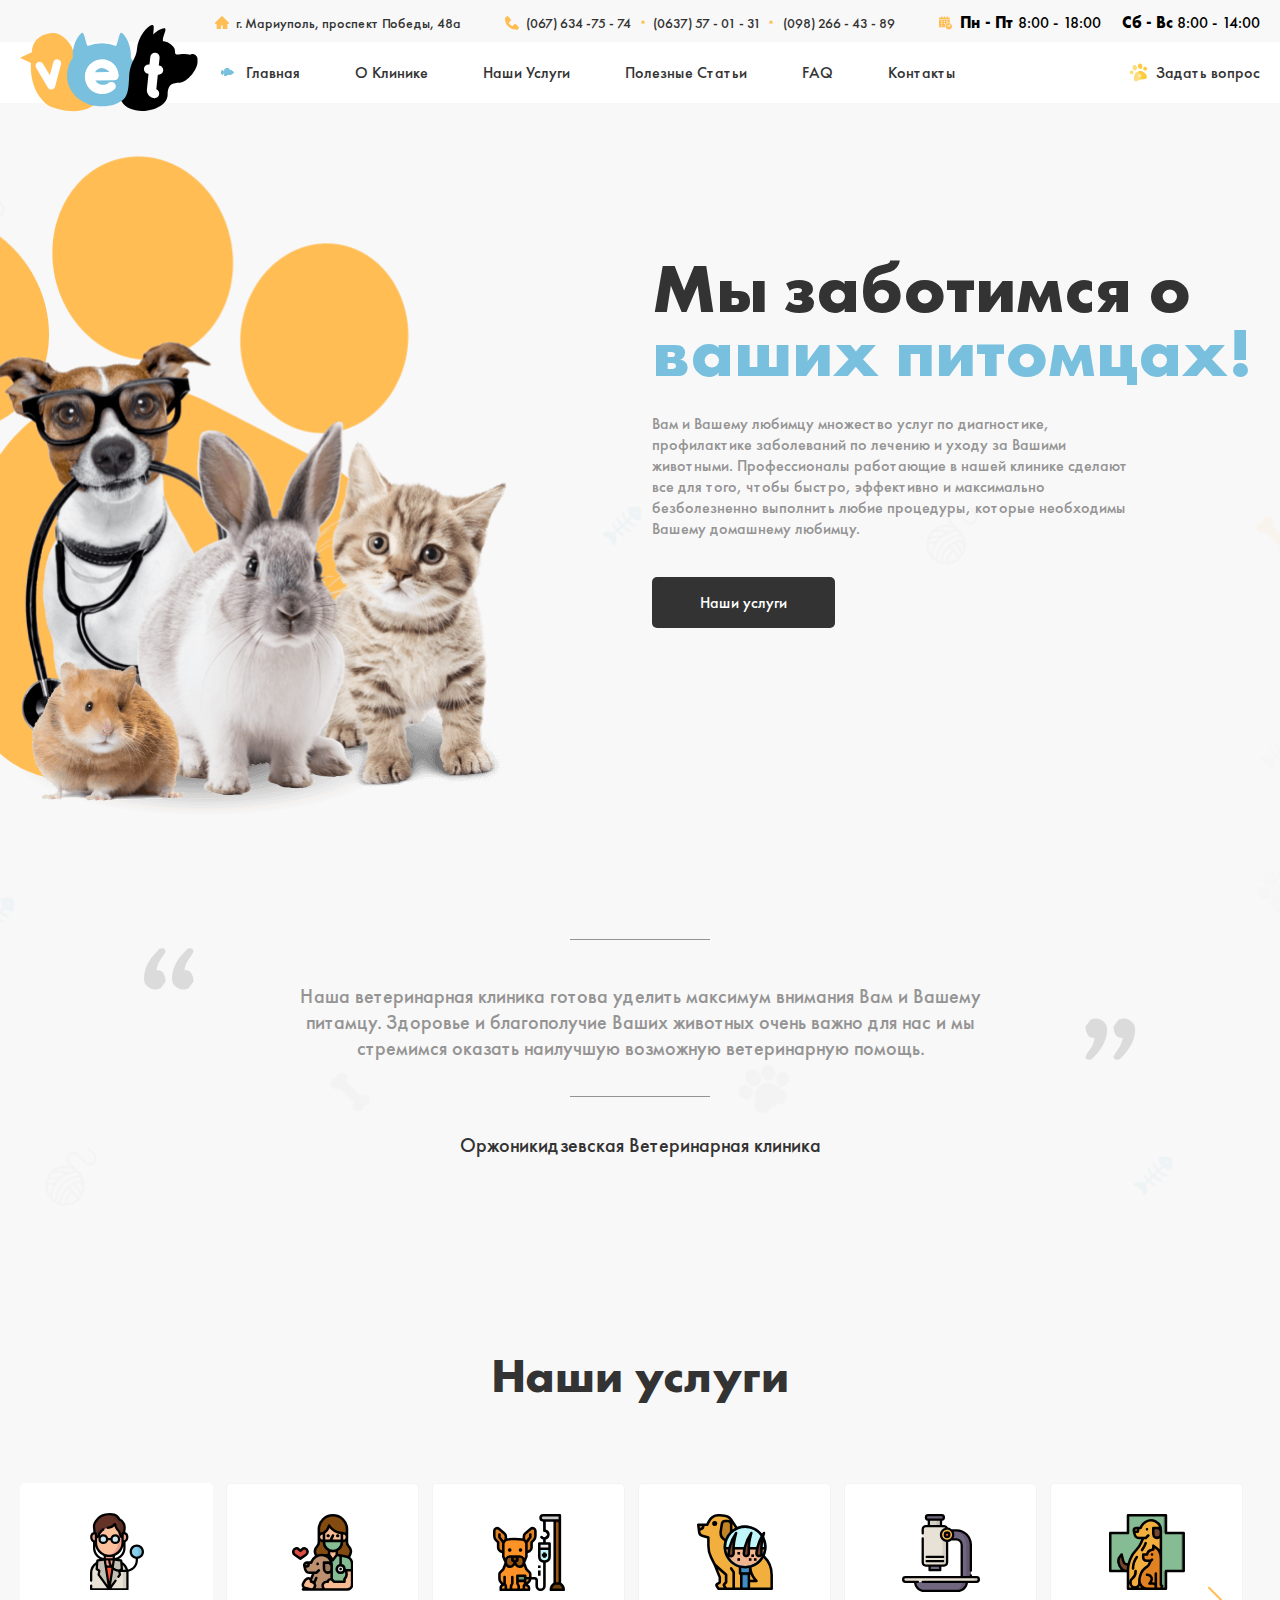
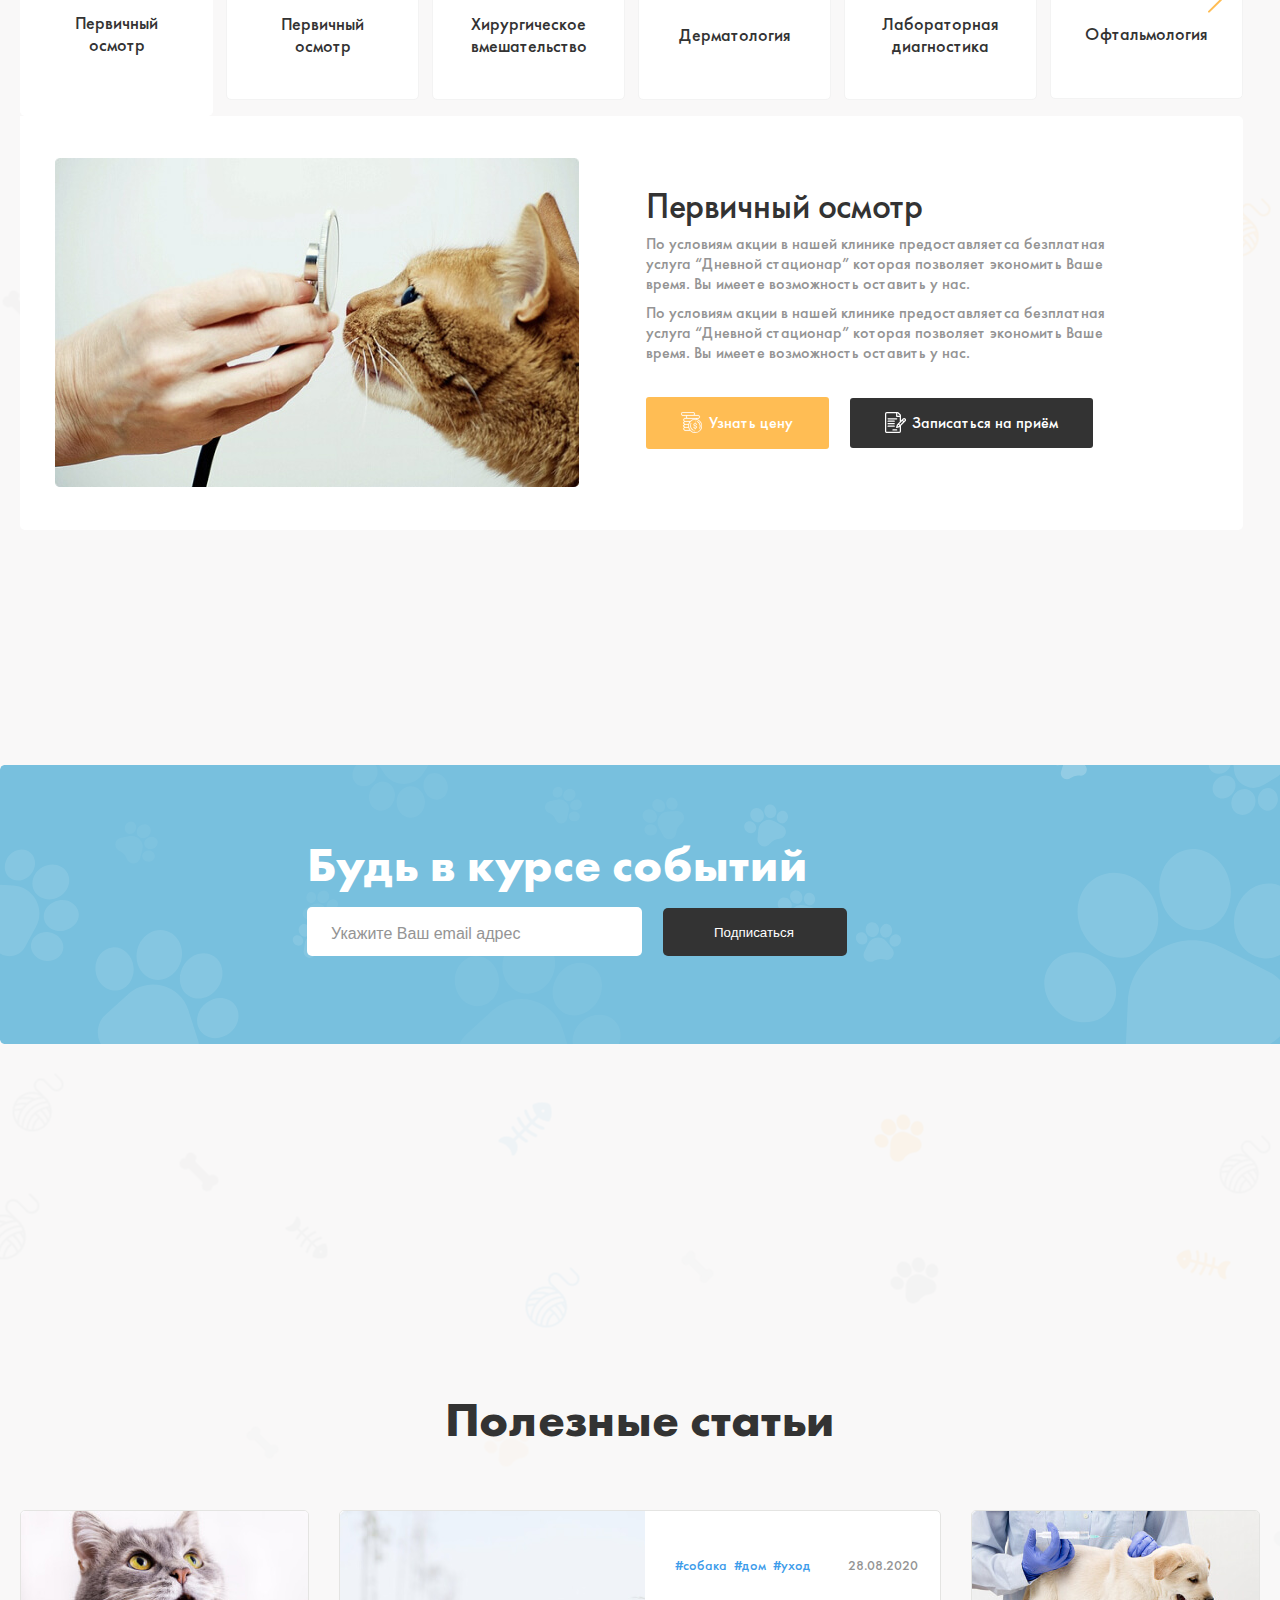
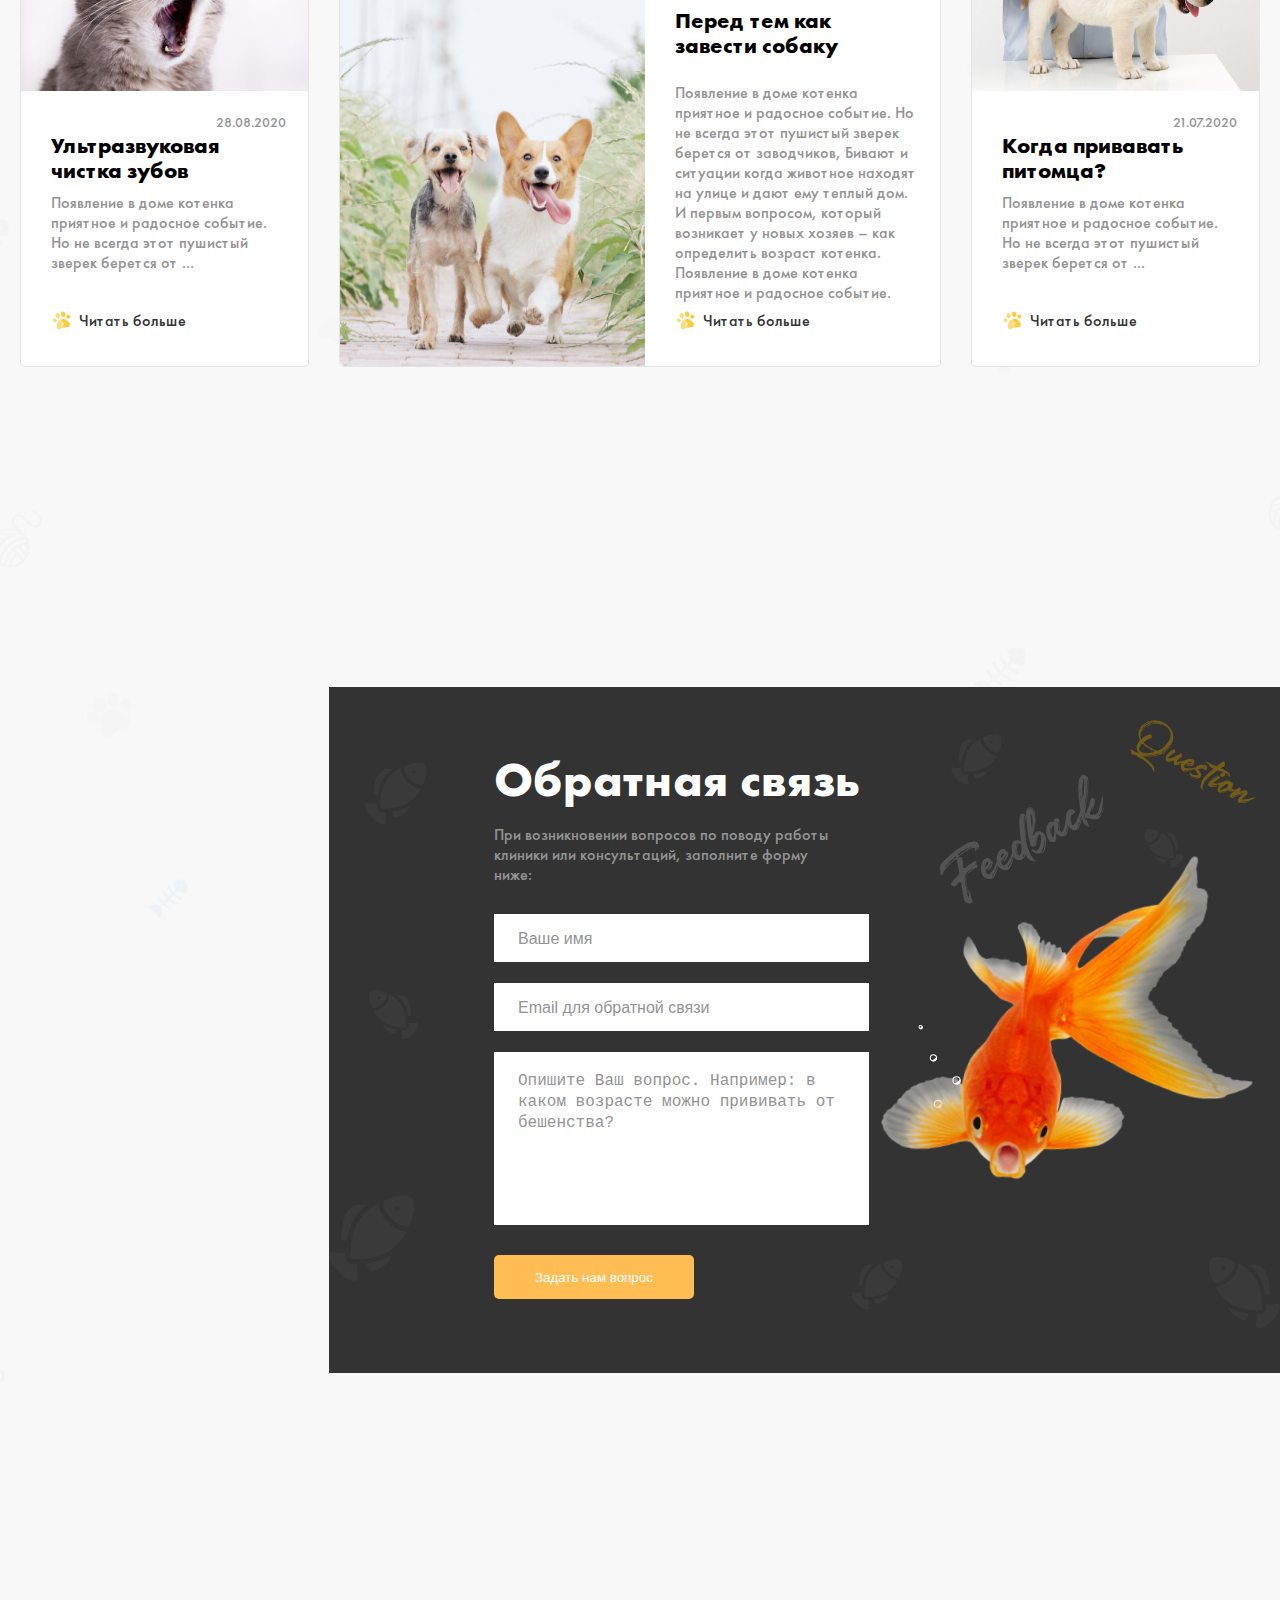
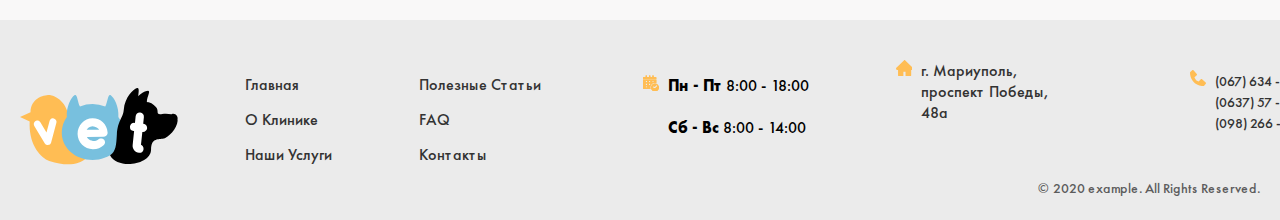
==== index.html @ 0962f45f "Initial commit" ====
<!DOCTYPE html>
<html lang="ru">
<head>
  <meta charset="UTF-8">
  <meta http-equiv="X-UA-Compatible" content="IE=edge">
  <meta name="viewport" content="width=device-width, initial-scale=1.0">
  <title>Vet Clinic</title>
  <!-- <link rel="stylesheet" href="./css/normalize.css"> -->
  <link rel="stylesheet" href="./css/main.css">
  <!-- <link rel="stylesheet" href="./css/main.min.css"> -->
</head>
<body>
  
  
    <!-- Site header start -->
    <header class="site-header">
    
      <div class="site-header__top top">
        
        <div class="container">
          
          <div class="top__nav">
            
            <ul class="top__list">
              <li class="top__item">
                
                <address class="top__address address">
                  <a class="address__link" href="https://goo.gl/maps/o2Mdc6gh4PtShYXc6" target="blank">
                    г. Мариуполь, проспект Победы, 48а
                  </a>
                </address>
              </li>
              <li class="top__item phone">
                <ul class="phone__list">
                  <li class="phone__item">
                    <a class="phone__link" href="tel:0676347574">
                      (067) 634 -75 - 74
                    </a>
                  </li>
                  
                  <li class="phone__item">
                    <a class="phone__link" href="tel:0637570131">
                      (0637) 57 - 01 - 31
                    </a>
                  </li>
                  <li class="phone__item">
                    <a class="phone__link" href="tel:0982664389">
                      (098) 266 - 43 - 89
                    </a>
                  </li>
                </ul>
              </li>
              <li class="top__item">
                <time class="top__time" datetime="2022-07-17">
                  <strong>
                    Пн - Пт 
                  </strong>
                  8:00 - 18:00
                </time>
                <time class="top__time" datetime="2022-07-17">
                  <strong>
                    Сб - Вс 
                </strong>
                  8:00 - 14:00
                </time>
              </li>
            </ul>
          </div>
        </div>
      </div>
      
      <div class="site-header__bottom down">
        
        <div class="container">
          
          <div class="down__inner">
            
            <div class="down__left">
              
              <a class="down__logo" href="./index.html">
                <img class="down__img" src="./images/logo.svg" alt="logo">
              </a>
              
            </div>
            
            <div class="down__nav menu">
                <nav>
              <ul class="menu__list">
                
                <li class="menu__item">
                  
                  <a class="menu__link" href="./index.html">
                    Главная
                  </a>
                  
                </li>
                
                <li class="menu__item">
                  
                  <a class="menu__link" href="#">
                    О Клинике
                  </a>
                  
                </li>
                
                <li class="menu__item">
                  
                  <a class="menu__link" href="#">
                    Наши Услуги
                  </a>
                  
                </li>
                
                <li class="menu__item">
                  
                  <a class="menu__link" href="#">
                    Полезные Статьи
                  </a>
                  
                </li>
                
                <li class="menu__item">
                  
                  <a class="menu__link" href="#">
                    FAQ
                  </a>
                  
                </li>
                
                <li class="menu__item">
                  
                  <a class="menu__link" href="#">
                    Контакты
                  </a>
                  
                </li>
                
              </ul>
              <div class="down">
                <a class="down__link" >
                    Задать вопрос
                  </a>
                </div>
                  
    
            </nav>
              
            </div>
            
            
          </div>
          
        </div>
        
      </div>
      
    </header>
    <!-- Site header finish -->
    
  <!-- SITE MAIN START -->
  <main class="site-main">
    
    <section class="hero">
      <div class="container">
        <div class="hero__box">
          <h1 class="hero__theme">
            Мы заботимся о <span>ваших питомцах!</span>
          </h1>
          
          <div class="hero__textbox">
            <p class="hero__text">
              Вам и Вашему любимцу множество услуг по диагностике, профилактике заболеваний по лечению и уходу за Вашими животными. Профессионалы работающие в нашей клинике сделают все для того, чтобы быстро, эффективно и максимально безболезненно выполнить любие процедуры, которые необходимы Вашему домашнему любимцу.
            </p>
          </div>
          
          <a href="#" class="hero__link">Наши услуги</a>
        </div>
      </div>
    </section>
    
    
    <section class="blockquote">
      <div class="container">
        <div class="blockquote__box">
          <blockquote class="blockquote__text">
            Наша ветеринарная клиника готова уделить максимум внимания Вам и Вашему питамцу. Здоровье и благополучие Ваших животных очень важно для нас и мы стремимся оказать наилучшую возможную ветеринарную помощь.
          </blockquote>
        </div>
        
        <h2 class="visually-hidden">Оржоникидзевская Ветеринарная клиника</h2>
        
        <h3 class="blockquote__undertheme">Оржоникидзевская Ветеринарная клиника</h3>
      </div>
    </section>
    
    <section class="services">
      <div class="container">
        <h2 class="services__theme">Наши услуги</h2>
        
        <div class="services__listbox">
            <button class="services__arrow-left" type="button"></button>
          <ul class="services__list">
            <li class="services__item"><a href="#" class="services__link">
              <h3 class="services__itemtheme">Первичный осмотр</h3>
            </a>
            </li>
            <li class="services__item"><a href="#" class="services__link">
              <h3 class="services__itemtheme">Первичный осмотр</h3>
            </a>
            </li>
            <li class="services__item"><a href="#" class="services__link">
              <h3 class="services__itemtheme">Хирургическое вмешательство</h3>
            </a>
            </li>
            <li class="services__item"><a href="#" class="services__link">
              <h3 class="services__itemtheme">Дерматология</h3>
            </a>
            </li>
            <li class="services__item"><a href="#" class="services__link">
              <h3 class="services__itemtheme">Лабораторная диагностика</h3>
            </a>
            </li>
            <li class="services__item"><a href="#" class="services__link">
              <h3 class="services__itemtheme">Офтальмология</h3>
            </a>
            </li>
            <li class="services__item"><a href="#" class="services__link">
              <h3 class="services__itemtheme">УЗИ
                диагностика</h3>
            </a>
            </li>
            <li class="services__item"><a href="#" class="services__link">
              <h3 class="services__itemtheme">Чипирование</h3>
            </a>
            </li>
            <li class="services__item"><a href="#" class="services__link">
              <h3 class="services__itemtheme">Международные паспорта</h3>
            </a>
            </li>
            <li class="services__item"><a href="#" class="services__link">
              <h3 class="services__itemtheme">Вакцинация</h3>
            </a>
            </li>
            <li class="services__item"><a href="#" class="services__link">
              <h3 class="services__itemtheme">Стоматология</h3>
            </a>
            </li>
            <li class="services__item"><a href="#" class="services__link">
              <h3 class="services__itemtheme services__itemtheme-thing">Вызов на дом</h3>
            </a>
            </li>
          </ul>
          <button class="services__arrow-right" type="button"></button>
        </div>
        

        <div class="services__info">
          <img src="./images/osmotr-img.jpg" width="524" height="329" alt="cat with doctor"  class="services__infoimg">

          <div class="services__infobox">
            <h4 class="services__infotheme">Первичный осмотр</h4>
            <p class="services__infotext">
              По условиям акции в нашей клинике предоставляетса безплатная услуга “Дневной стационар” которая позволяет экономить Ваше время. Вы имеете возможность оставить у нас.
            </p>
            <p class="services__infotext services__infotext--next">
              По условиям акции в нашей клинике предоставляетса безплатная услуга “Дневной стационар” которая позволяет экономить Ваше время. Вы имеете возможность оставить у нас.
            </p>
            <div class="services__link">
              <a href="#" class="services__linkone">Узнать цену</a>
              <a href="#" class="services__linktwo">Записаться на приём</a>
            </div>
          </div>
        </div>
        </div>
    </section>

    <section class="subscribe">
      <div class="container">

        <div class="subscribe__inputbox">
          <h2 class="subscribe__theme">Будь в курсе событий</h2>

          <form class="subscribe__form" action="https://echo.htmlacademy.ru/courses" method="post" autocomplete="off">

            <label>
              <input type="email" class="subscribe__input" name="your_email" aria-label="Enter your email" placeholder="Укажите Ваш email адрес" minlength="1" required>
            </label>

            <button class="subscribe__button">Подписаться</button>
          </form>
        </div>
         
      </div>
    </section>


<!-- Hero article start -->
<section class="article">

    <div class="container">
    
    <h2 class="article__title">
      Полезные статьи
    </h2>
    
    <ul class="article__list">
      
      <li class="article__item ">
        
        <div class="article__picture">
            <img class="article__img" src="./images/polezni-1.jpg" alt="dogs are running"
            srcset="./images/polezni-1.jpg 1x , ./images/polezni-1@2x.jpg 2x">
        </div>
        
        <div class="article__info hospital">
          
          <div class="hospital__wrap wrap">
            
            <ul class="wrap__list">
              
              <li class="wrap__item">
                
                <a class="wrap__link" href="#">
                  #собака
                </a>
                
              </li>
              <li class="wrap__item">
                
                <a class="wrap__link" href="#">
                  #дом
                </a>
                
              </li>
              <li class="wrap__item">
                
                <a class="wrap__link" href="#">
                  #уход
                </a>
                
              </li>
              
            </ul>
            
            <time class="wrap__time" datetime="2022-07-18">
              28.08.2020
            </time>
            
          </div>
          
          <div class="hospital__inner">
            
            <h3 class="hospital__title">
              Ультразвуковая чистка зубов
            </h3>
            
          </div>
          
          <p class="hospital__text">
            Появление в доме котенка приятное и радосное событие. Но не всегда этот пушистый зверек берется от ...
          </p>
          
          <div class="hospital__box box">
            
            <a class="box__link" href="#">
              Читать больше
            </a>
            
          </div>
          
        </div>
        
      </li>
      
      <li class="article__item article__item--active ">
        
        <div class="article__picture">
          <img class="article__img" src="./images/polezni-2.jpg" alt="dogs are running"
          srcset="./images/polezni-2.jpg 1x , ./images/polezni-2@2x.jpg 2x">
        </div>
        
        <div class="article__info hospital">
          
          <div class="hospital__wrap wrap">
            
            <ul class="wrap__list">
              
              <li class="wrap__item">
                
                <a class="wrap__link" href="#">
                  #собака
                </a>
                
              </li>
              <li class="wrap__item">
                
                <a class="wrap__link" href="#">
                  #дом
                </a>
                
              </li>
              <li class="wrap__item">
                
                <a class="wrap__link" href="#">
                  #уход
                </a>
                
              </li>
              
            </ul>
            
            <time class="wrap__time" datetime="2022-07-18">
              28.08.2020
            </time>
            
          </div>
          
          <div class="hospital__inner">
            
            <h3 class="hospital__title">
              Перед тем как завести собаку
            </h3>
            
          </div>
          
          <p class="hospital__text">
            Появление в доме котенка приятное и радосное событие. Но не всегда этот пушистый зверек берется от заводчиков, Бивают и ситуации когда животное находят на улице и дают ему теплый дом. И первым вопросом, который возникает у новых хозяев – как определить возраст котенка. Появление в доме котенка приятное и радосное событие.
          </p>
          
          <div class="hospital__box box">
            
            <a class="box__link" href="#">
              Читать больше
            </a>
            
          </div>
          
          
          
        </div>
        
      </li>
      
      <li class="article__item ">
        
        <div class="article__picture">
            <img class="article__img" src="./images/polezni-3.jpg" alt="dogs are running"
            srcset="./images/polezni-3.jpg 1x , ./images/polezni-3@2x.jpg 2x">
        </div>
        
        <div class="article__info hospital">
          
          <div class="hospital__wrap wrap">
            
            <ul class="wrap__list">
              
              <li class="wrap__item">
                
                <a class="wrap__link" href="#">
                  #собака
                </a>
                
              </li>
              <li class="wrap__item">
                
                <a class="wrap__link" href="#">
                  #дом
                </a>
                
              </li>
              <li class="wrap__item">
                
                <a class="wrap__link" href="#">
                  #уход
                </a>
                
              </li>
              
            </ul>
            
            <time class="wrap__time" datetime="2022-07-18">
              21.07.2020
            </time>
            
          </div>
          
          <div class="hospital__inner">
            
            <h3 class="hospital__title">
              Когда привавать питомца?
            </h3>
            
          </div>
          
          
          <p class="hospital__text">
            Появление в доме котенка приятное и радосное событие. Но не всегда этот пушистый зверек берется от ...
          </p>
          
          <div class="hospital__box box">
            
            <a class="box__link" href="#">
              Читать больше
            </a>
            
          </div>
          
        </div>
        
      </li>
      
    </ul>
    
    </div>
    
    </section>
    <!-- Hero article finsh -->
    

    <section class="contact">
      <div class="contact__box">
        <iframe class="contact__map" src="https://www.google.com/maps/embed?pb=!1m18!1m12!1m3!1d23984.584543480418!2d69.17085361562498!3d41.285514199999994!2m3!1f0!2f0!3f0!3m2!1i1024!2i768!4f13.1!3m3!1m2!1s0x38ae8ba578f4f58d%3A0xd7a2ecf23413b7a0!2sNajot%20Ta&#39;lim%20Chilonzor%20Filial!5e0!3m2!1sru!2snl!4v1658139552390!5m2!1sru!2snl" width="600" height="450" style="border:0;" allowfullscreen="" loading="lazy" referrerpolicy="no-referrer-when-downgrade"></iframe>

        <div class="contact__infobigbox">
          <div class="contact__info">
            <h2 class="contact__theme">Обратная связь</h2>
            <div class="contact__textbox">
              <p class="contact__text">При возникновении вопросов по поводу работы клиники или консультаций, заполните форму ниже:</p>
            </div>
          
          <form class="contact__form" action="https://echo.htmlacademy.ru/courses" method="POST" autocomplete="off">
  
            <label>
              <input class="contact__input" type="text"  aria-label="Enter your name" name="user_name" placeholder="Ваше имя" minlength="2" required>
            </label><br>
            <label>
              <input class="contact__input" type="email" aria-label="Enter your email" name="user_email" placeholder="Email для обратной связи" required>
            </label><br>
            <textarea class="contact__textarea" name="your text"  cols="30" rows="10" aria-label="Enter your  message"
             placeholder="Опишите Ваш вопрос. Например: в каком возрасте можно прививать от бешенства?"  minlength="3"></textarea>

            <button class="contact__button">Задать нам вопрос</button>
          </form>
        </div>
        

        <img src="./images/feedback-fish.svg" width="411" height="411" alt="">
        </div>
        
      </div>
    </section>


    </main>
    
    <!-- SITE MAIN END -->
    
    <!-- SITE FOOTER START -->
    <footer class="site-footer">
      <div class="container">
            <div class="site-footer__box">
             <a class="site-footer__logo" href="./index.html"><img src="./images/logo.svg" width="158" height="77" alt="site logo" ></a> 

              <div class="site-footer__navbox">
                <ul class="site-footer__list">
                  <li class="site-footer__item">
                    <a href="./index.html" class="site-footer__link">Главная</a>
                  </li>
                  <li class="site-footer__item">
                    <a href="#" class="site-footer__link">О Клинике
                    </a>
                  </li>
                  <li class="site-footer__item">
                    <a href="#" class="site-footer__link">Наши Услуги
                    </a>
                  </li>
                </ul>

                <ul class="site-footer__list2">
                  <li class="site-footer__item2">
                    <a href="#" class="site-footer__link">Полезные Статьи
                    </a>
                  </li>
                  <li class="site-footer__item2">
                    <a href="#" class="site-footer__link">FAQ</a>
                  </li>
                  <li class="site-footer__item2">
                    <a href="#" class="site-footer__link">Контакты
                    </a>
                  </li>
                </ul>
              </div>

              <ul class="site-footer__data">
                <li class="site-footer__dataitem">
                  <p class="site-footer__watch">
                    <b>Пн - Пт </b><time datetime="2020-08-28 08:00">8:00 - 18:00</time>
                  </p><br>
                  <p class="site-footer__watch">
                    <b>Сб - Вс</b> <time datetime="2020-07-21 08:00">8:00 - 14:00</time>
                  </p>
                </li>
                <li class="site-footer__dataitem">
                  <address class="site-footer__address">
                    г. Мариуполь, проспект Победы, 48а
                  </address>
                </li>
                <li class="site-footer__dataitem">
                  <ul class="site-footer__inlist">
                    <li class="site-footer__iniitem">
                    <a href="tel:0676347574" class="site-footer__inlink">(067) 634 -75 - 74
                    </a>
                    </li>
                    <li class="site-footer__iniitem">
                    <a href="tel:0637570131" class="site-footer__inlink">(0637) 57 - 01 - 31
                    </a>
                    </li>
                    <li class="site-footer__iniitem">
                    <a href="tel:0982664389" class="site-footer__inlink">(098) 266 - 43 - 89
                    </a>
                    </li>
                  </ul>
                </li>
              </ul>

              
            </div>
            <p class="site-footer__under">© 2020 example. All Rights Reserved.</p>
      </div>
    </footer>
    <!-- SITE FOOTER END -->
    
  
</body>
</html>
---- css/main.css ----
/*
* Prefixed by https://autoprefixer.github.io
* PostCSS: v8.4.14,
* Autoprefixer: v10.4.7
* Browsers: last 4 version
*/



/* Fonts */
@font-face {
  font-family: 'Futura PT';
  font-style: normal;
  font-weight: 300;
  src: url("../fonts/FuturaPT-Light.woff2") format("woff2"),url("../fonts/FuturaPT-Light.woff") format("woff")
}

@font-face {
  font-family: 'Futura PT';
  src: url('../fonts/FuturaPT-Bold.woff2') format('woff2'),
  url('../fonts/FuturaPT-Bold.woff') format('woff');
  font-weight: bold;
  font-style: normal;
  font-display: swap;
}
@font-face {
  font-family: 'Futura PT';
  src: url('../fonts/FuturaPT-Bold.woff2') format('woff2'),
  url('../fonts/FuturaPT-Bold.woff') format('woff');
  font-weight: bold;
  font-style: normal;
  font-display: swap;
}
@font-face {
  font-family: 'Futura PT';
  src: url('../fonts/FuturaPT-Medium.woff2') format('woff2'),
  url('../fonts/FuturaPT-Medium.woff') format('woff');
  font-weight: 500;
  font-style: normal;
  font-display: swap;
}

@font-face {
  font-family: 'Futura PT';
  src: url('../fonts/FuturaPT-Medium.woff2') format('woff2'),
  url('../fonts/FuturaPT-Medium.woff') format('woff');
  font-weight: 500;
  font-style: normal;
  font-display: swap;
}
@font-face {
  font-family: 'Futura PT Book';
  src: url('../fonts/FuturaPT-Book.woff2') format('woff2'),
  url('../fonts/FuturaPT-Book.woff') format('woff');
  font-weight: normal;
  font-style: normal;
  font-display: swap;
}
@font-face {
  font-family: 'Futura PT Book';
  src: url('../fonts/FuturaPT-Book.woff2') format('woff2'),
  url('../fonts/FuturaPT-Book.woff') format('woff');
  font-weight: normal;
  font-style: normal;
  font-display: swap;
}

/* VARIABLES */

:root{
  --main-text-color : #333333;
  --main-bg-color : #333333;
  --ellow-hover-color : #FFBD54;
  --ellow-bg-color : #FFBD54;
  --white-bg-color : #ffff;
  --main-font-size : 18px;
  --main-font-weight : 400;
  --main-text-color : #333;
  --color-ffbd54: #FFBD54;
  --text-color94: #949494;
  --text-color-white: #fff;
}

/* GENERAL */

*,
*::before,
*::after{
  -webkit-box-sizing: inherit;
          box-sizing: inherit;
}


html{
  height: 100%;
  -webkit-box-sizing: border-box;
          box-sizing: border-box;
  scroll-behavior: smooth;
}

img{
  display: block;
  height: auto;
}

body{
  display: -webkit-box;
  display: -ms-flexbox;
  display: flex;
  -webkit-box-orient: vertical;
  -webkit-box-direction: normal;
      -ms-flex-direction: column;
          flex-direction: column;
  height: 100%;
  margin: 0;
  padding: 0;
  font-family: "Futura PT",  'Arial', 'sans-serif';
  font-size: 16px;
  font-weight: 400;
  line-height: var(--main-line-height);
  background-image: url(../images/bg.png);
  background-position: calc(50% + 3px) calc(50% + 160px);
  background-repeat: repeat;
  background-color: #F9F8F8;
  overflow-x: hidden;
}

.site-main{
  -webkit-box-flex: 1;
      -ms-flex-positive: 1;
          flex-grow: 1;
}

.container{
  max-width: 1360px;
  margin: 0 auto;
  padding: 0 20px;
}

ul{
  margin: 0;
  padding: 0;
  list-style: none;
}

a{
  text-decoration: none;
}

h1 , h2 , h3 , p {
  margin: 0;
}

/* VISUALLY-HIDDEN */

.visually-hidden {
  position: absolute;
  width: 1px;
  height: 1px;
  margin: -1px;
  padding: 0;
  border: 0;
  white-space: nowrap;
  -webkit-clip-path: inset(100%);
          clip-path: inset(100%);
  clip: rect(0 0 0 0);
  overflow: hidden;
}

/* STICKY-FOOTER */

.site-main{
  -webkit-box-flex: 1;
      -ms-flex-positive: 1;
          flex-grow: 1;
}


/* SITE HEADER */

.site-header__top{
  padding: 12px 0px 9px 0px;
}

.top__list{
  display: -webkit-box;
  display: -ms-flexbox;
  display: flex;
  -webkit-box-align: center;
      -ms-flex-align: center;
          align-items: center;
-webkit-box-pack: end;
    -ms-flex-pack: end;
        justify-content: flex-end;
}

.top__item{
  margin-right: 65px;
}

.top__item:nth-child(3){
  position: relative;
}

.top__item:nth-child(3)::before{
  content: "";
  width: 14px;
  height: 14px;
  top: 4px;
  left: -21px;
  background-image: url(../images/date.svg);
  background-repeat: no-repeat;
  background-size: contain;
  position: absolute;
}



.top__item:last-child{
  margin-right: 0;
}

.top__time{
  margin-right: 17px;
}

.top__time:last-child{
  margin-right: 0;
}

.address__link{
  text-decoration: none;
  font-family: 'Futura PT';
  font-style: normal;
  font-weight: 500;
  font-size: 14px;
  line-height: 18px;
  display: -webkit-box;
  display: -ms-flexbox;
  display: flex;
  -webkit-box-align: center;
      -ms-flex-align: center;
          align-items: center;
  color: var(--main-text-color);
  position: relative;
  -webkit-transition: all 0.3s ease;
  -o-transition: all 0.3s ease;
  transition: all 0.3s ease;
}

.address__link::before{
  content: "";
  width: 14px;
  height: 14px;
  top: 2px;
  left: -21px;
  background-image: url(../images//home.svg);
  background-repeat: no-repeat;
  background-size: contain;
  position: absolute;
}

.address__link:hover{
  color:var(--ellow-hover-color);
}

.address__link:active{
  color: var(--main-text-color);
  opacity: 0.6;
}

.phone__list{
  display: -webkit-box;
  display: -ms-flexbox;
  display: flex;
  -webkit-box-align: center;
      -ms-flex-align: center;
          align-items: center;
  position: relative;
}

.phone__list::before{
  content: "";
  width: 14px;
  height: 14px;
  top: 4px;
  left: -21px;
  background-image: url(../images/telephone.svg);
  background-repeat: no-repeat;
  background-size: contain;
  position: absolute;
}

.phone__item{
  margin-right: 22px;
}

.phone__item:nth-child(2){
  position: relative;
}

.phone__item:nth-child(2)::before{
  content: "";
  width: 4px;
  height: 4px;
  top: 8px;
  left: -12px;
  background-image: url(../images/home.svg);
  background-repeat: no-repeat;
  background-size: contain;
  position: absolute;
}

.phone__item:nth-child(2)::after{
  content: "";
  width: 4px;
  height: 4px;
  top: 8px;
  right: -12px;
  background-image: url(../images/home.svg);
  background-repeat: no-repeat;
  background-size: contain;
  position: absolute;
}

.phone__item:last-child{
  margin-right: 0;
}

.phone__link{
  font-family: 'Futura PT';
  font-style: normal;
  font-weight: 500;
  font-size: 14px;
  line-height: 18px;
  color: var(--main-text-color);
  -webkit-transition: all 0.3s ease;
  -o-transition: all 0.3s ease;
  transition: all 0.3s ease;
}

.phone__link:hover{
  color:var(--ellow-hover-color);
}

.phone__link:active{
  color: var(--main-text-color);
  opacity: 0.6;
}

/* site-header__bottom */

.site-header__bottom{
  padding: 20px 0px;
  background-color:var(--white-bg-color) ;
}

.down__inner{
  display: -webkit-box;
  display: -ms-flexbox;
  display: flex;
  -webkit-box-align: center;
      -ms-flex-align: center;
          align-items: center;
  -webkit-box-pack: end;
      -ms-flex-pack: end;
          justify-content: flex-end;
  position: relative;
}

.down__img{
  position: absolute;
  top: -37px;
  left: 0px;
  -webkit-transition: all 0.2s ease;
  -o-transition: all 0.2s ease;
  transition: all 0.2s ease;
}

.down__img:hover{
  opacity: 0.8;
}

.down__img:active{
  opacity: 0.6;
}



.menu__list{
  width: 715px;
  display: -webkit-box;
  display: -ms-flexbox;
  display: flex;
  -webkit-box-align: center;
      -ms-flex-align: center;
          align-items: center;
  position: relative;
  -ms-flex-wrap: wrap;
      flex-wrap: wrap;
  
}

.menu__item{
  margin-right: 55px;
}

.menu__item::before{
  content: "";
  width: 15px;
  height: 15px;
  top: 3px;
  left: -26px;
  background-image: url(../images/fish.svg);
  background-repeat: no-repeat;
  background-size: contain;
  position: absolute;
}

.menu__item:last-child{
  margin-right: 0;
}
nav{
  display: -webkit-box;
  display: -ms-flexbox;
  display: flex;
  -webkit-box-align: center;
      -ms-flex-align: center;
          align-items: center;
  -webkit-box-pack: justify;
      -ms-flex-pack: justify;
          justify-content: space-between;
  
}

.menu__link{
  font-family: 'Futura PT';
  font-style: normal;
  font-weight: 500;
  font-size: 16px;
  line-height: 21px;
  border-bottom: 3px solid transparent;
  color: var(--main-text-color);
  -webkit-transition: all 0.3s ease;
  -o-transition: all 0.3s ease;
  transition: all 0.3s ease;
  padding-bottom: 20px;
  
}

.menu__link:hover{
  border-color: #F4FFAD;
}

.menu__link:active{
  opacity: 0.6;
}

.down__link{
  font-family: 'Futura PT';
  font-style: normal;
  font-weight: 500;
  font-size: 16px;
  line-height: 21px;
  text-align: right;
  color:var(--main-text-color);
  position: relative;
  border: none;
  background-color: transparent;
  padding: 0px;
  border-bottom: 3px solid transparent;
  -webkit-transition: all 0.3s ease;
  -o-transition: all 0.3s ease;
  transition: all 0.3s ease;
  margin-left: 195px;
  padding-bottom: 20px;
  
}


.down__link:hover{
  border-color: #F4FFAD;
}

.down__link:active{
  opacity: 0.6;
}

.down__link::before{
  content: "";
  width: 23px;
  height: 21px;
  top: 0px;
  left: -28px;
  background-image: url(../images/hand.svg);
  background-repeat: no-repeat;
  background-size: contain;
  position: absolute;
  
}


/* SITE HERO */



.hero{
  padding: 153px 0 311px 0;
  background-image: url(../images/hero-bg.png);
  background-repeat: no-repeat;
  background-size: contain;
  background-position: calc(50% - 537px) calc(50% - 80px);
  overflow: hidden;
}
.hero__box{
  width: 608px;
  margin-left: auto;
  position: relative;
}





.hero__box::after{
  content: "";
  width: 319px;
  height: 430px;
  top: 265px;
  right: -161px;
  background-image: url(../images/parrot.svg);
  background-repeat: no-repeat;
  background-size: contain;
  position: absolute;
}
.hero__theme{
  margin: 0;
  margin-bottom: 29px;
  font-weight: 700;
  font-size: 70px;
  line-height: 64px;
  color: var(--main-text-color);
}
.hero__theme > span{
  color: #78c0de;
}
.hero__textbox{
  width: 480px;
}
.hero__text{
  margin: 0;
  margin-bottom: 38px;
  font-weight: 400;
  font-size: 16px;
  line-height: 21px;
  color: var(--text-color94);
}
.hero__link{
  display: inline-block;
  padding: 15px 48px;
  font-weight: 500;
  font-size: 16px;
  line-height: 21px;
  color: var(--text-color-white);
  text-decoration: none;
  background-color: var(--main-text-color);
  border-radius: 5px;
}
.hero__link:hover{
  color: #333;
  background-color: var(--color-ffbd54);
}
.hero__link:active{
  opacity: 0.8;
}
.blockquote{
  padding-bottom: 191px;
}
.blockquote__box{
  width: 753px;
  margin-right: auto;
  margin-left: auto;
}
.blockquote__box::before{
  content: "";
  margin-bottom: 43px;
  width: 140px;
  background-color: var(--text-color94);
  display: block;
  height: 1px;
  margin-right: auto;
  margin-left: auto;
}
.blockquote__box::after{
  content: "";
  margin-top: 35px;
  margin-bottom: 35px;
  width: 140px;
  background-color: var(--text-color94);
  display: block;
  height: 1px;
  margin-right: auto;
  margin-left: auto;
}
.blockquote__text{
  position: relative;
  margin: 0;
  font-weight: 400;
  font-size: 20px;
  line-height: 26px;
  text-align: center;
  color: var(--text-color94);
}
.blockquote__text::before{
  position: absolute;
  top: -35px;
  left: -120px;
  content: "";
  display: inline-block;
  background-image: url(../images/left.svg);
  width: 142px;
  height: 128px;
  background-repeat: no-repeat;
}
.blockquote__text::after{
  position: absolute;
  top: 35px;
  right: -210px;
  content: "";
  display: inline-block;
  background-image: url(../images/right.svg);
  width: 142px;
  height: 128px;
  background-repeat: no-repeat;
}
.blockquote__undertheme{
  margin: 0;
  font-weight: 500;
  font-size: 20px;
  line-height: 26px;
  text-align: center;
  color: #333333;
}


.services{
  padding-bottom: 235px;
}
.services__theme{
  margin: 0;
  margin-bottom: 80px;
  font-weight: 700;
  font-size: 48px;
  line-height: 54px;
  text-align: center;
  color: #333333;
}

.services__list{
  width: 1223px;
  position: relative;
  display: -webkit-box;
  display: -ms-flexbox;
  display: flex;
  -webkit-box-align: start;
  -ms-flex-align: start;
  align-items: flex-start;
  margin: 0;
  padding: 0;
  overflow-x: hidden;
  list-style: none;
}
.services__listbox{
  position: relative;
}
.services__item:last-child{
  height: 217px;
}
.services__listbox .services__listbox::after:hover{
  padding: 12px 18px;
  background-color: var(--text-color-white);
}
.services__arrow-left{
  z-index: 5;
  position: absolute;
  top: calc(50% - 15px);
  left: calc(50% - 690px);
  background-repeat: no-repeat;
  border: none;
  width: 14px;
  height: 25px;
  padding: 15px;
  background-color: transparent;
  background-position: center;
  background-image: url(../images/arrow-left.svg);
  -webkit-transition: 0.3s linear;
  -o-transition: 0.3s linear;
  transition: 0.3s linear;
}
.services__arrow-left:hover{
  background-color: #fff;
}
.services__arrow-left:active{
 opacity: 0.6;
}


.services__arrow-right{
  background-position: center;
  position: absolute;
  background-image: url(../images/arrow-right.svg);
  top: calc(50% - 15px);
  right: calc(50% - 590px);
  background-repeat: no-repeat;
  border: none;
  width: 14px;
  height: 25px;
  padding: 15px;
  background-color: transparent;
  -webkit-transition: 0.3s linear;
  -o-transition: 0.3s linear;
  transition: 0.3s linear;
}
.services__arrow-right:hover{
  background-color: #fff;
}
.services__arrow-right:active{
  opacity: 0.6;
 }
.services__item{
  width: 193px;
  -ms-flex-negative: 0;
  flex-shrink: 0;
  padding-top: 30px;
  padding-right: 35px;
  padding-bottom: 42px;
  padding-left: 35px;
  display: -webkit-box;
  display: -ms-flexbox;
  display: flex;
  -webkit-box-orient: vertical;
  -webkit-box-direction: normal;
  -ms-flex-direction: column;
  flex-direction: column;
  -webkit-box-align: center;
  -ms-flex-align: center;
  align-items: center;
  -webkit-box-pack: center;
  -ms-flex-pack: center;
  justify-content: center;
  margin-right: auto;
  margin-left: auto;
  border: 1px solid #F3F3F3;
  border-radius: 5px;
  background-color: var(--text-color-white);
  margin-right: 13px;
}
.services__item:first-child{
  -webkit-box-shadow: 0px 0px 0px 0px transparent;
  box-shadow: 0px 0px 0px 0px transparent;
  border: none;
  padding-bottom: 60px;
}
.services__item::before{
  content: "";
  display:block;
  margin-bottom: 22px;
  background-image: url(../images/doctor.svg);
  width: 54px;
  height: 77px;
  margin-right: auto;
  margin-left: auto;
  background-repeat: no-repeat;
}
.services__item:nth-child(2)::before{
  background-image: url(../images/osmotr-2.svg);
  width: 61px;
  height: 77px;
}
.services__item:nth-child(3)::before{
  background-image: url(../images/osmotr-3.svg);
  width: 72px;
  height: 77px;
}
.services__item:nth-child(4){
  padding-bottom: 53px;
}
.services__item:nth-child(4)::before{
  margin-bottom: 34px;
  background-image: url(../images/osmotr-4.svg);
  width: 76px;
  height: 76px;
}
.services__item:nth-child(5)::before{
  margin-bottom: 21px;
  background-image: url(../images/osmotr-5.svg);
  width: 78px;
  height: 78px;
}
.services__item:nth-child(6){
  padding-bottom: 53px;
}
.services__item:nth-child(6)::before{
  margin-bottom: 33px;
  background-image: url(../images/osmotr-6.svg);
  width: 76px;
  height: 76px;
}

.services__item:nth-child(7)::before{
  margin-bottom: 21px;
  background-image: url(../images/osmotr-7.svg);
  width: 77px;
  height: 77px;
}
.services__item:nth-child(8){
  padding-bottom: 50px;
}
.services__item:nth-child(8)::before{
  margin-bottom: 33px;
  background-image: url(../images/osmotr-8.svg);
  width: 40px;
  height: 77px;
}
.services__item:nth-child(9)::before{
  margin-bottom: 20px;
  background-image: url(../images/osmotr-9.svg);
  width: 87px;
  height: 78px;
}
.services__item:nth-child(10){
  padding-bottom: 53px;
}
.services__item:nth-child(10)::before{
  margin-bottom: 33px;
  background-image: url(../images/osmotr-10.svg);
  width: 68px;
  height: 76px;
}
.services__item:nth-child(11){
  padding-bottom: 53px;
}
.services__item:nth-child(11)::before{
  margin-bottom: 32px;
  background-image: url(../images/osmotr-11.svg);
  width: 78px;
  height: 78px;
}
.services__item:nth-child(12)::before{
  padding-bottom: 22px;
  background-image: url(../images/osmotr-12.svg);
  width: 77px;
  height: 77px;
  
}

.services__item:hover{
  opacity: 0.8;
}
.services__item:active{
  opacity: 0.6;
}
.services__list:first-child > .services__link{
  padding-bottom: 150px;
}
.services__item:last-child{
  margin-right: 0;
}
.services__link{
  text-decoration: none;
}
.services__itemtheme{
  margin: 0;
  font-weight: 500;
  font-size: 18px;
  line-height: 22px;
  text-align: center;
  color: var(--main-text-color);
}


.services__info{
  width: 1223px;
  display: -webkit-box;
  display: -ms-flexbox;
  display: flex;
  padding-top: 42px;
  padding-bottom: 43px;
  padding-left: 35px;
  -webkit-box-align: center;
  -ms-flex-align: center;
  align-items: center;
  border-radius: 0px 5px 5px 5px;
  background-color: var(--text-color-white);
}
.services__infoimg{
  margin-right: 67px;
}
.services__infobox{
  width: 492px;
}
.services__infotheme{
  margin: 0;
  margin-bottom: 18px;
  font-weight: 500;
  font-size: 36px;
  line-height: 20px;
  display: -webkit-box;
  display: -ms-flexbox;
  display: flex;
  -webkit-box-align: center;
  -ms-flex-align: center;
  align-items: center;
  color: var(--main-text-color);
}
.services__infotext{
  margin: 0;
  margin-bottom: 9px;
  font-weight: 400;
  font-size: 16px;
  line-height: 20px;
  color: var(--text-color94);
}
.services__infotext--next{
  margin-bottom: 34px;
}
.services__link{
  display: -webkit-box;
  display: -ms-flexbox;
  display: flex;
  -webkit-box-align: center;
  -ms-flex-align: center;
  align-items: center;
}
.services__linkone{
  display: -webkit-box;
  display: -ms-flexbox;
  display: flex;
  -webkit-box-align: center;
  -ms-flex-align: center;
  align-items: center;
  margin-right: 21px;
  padding-top: 15px;
  padding-right: 36px;
  padding-bottom: 16px;
  padding-left: 35px;
  font-weight: 500;
  font-size: 16px;
  line-height: 21px;
  text-decoration: none;
  color: #FFFFFF;
  background-color: #FFBD54;
  border-radius: 3px;
}
.services__linkone:hover{
  background-color: var(--main-text-color);
  color: #FFBD54;
}
.services__linkone:active{
  opacity: 0.6;
}
.services__linkone::before{
  content: "";
  margin-right: 7px;
  display: inline-block;
  background-image: url(../images/money-icon.svg);
  width: 21px;
  height: 21px;
}
.services__linktwo{
  display: -webkit-box;
  display: -ms-flexbox;
  display: flex;
  padding-top: 14px;
  padding-right: 35px;
  padding-bottom: 15px;
  padding-left: 35px;
  -webkit-box-align: center;
  -ms-flex-align: center;
  align-items: center;
  font-weight: 500;
  font-size: 16px;
  line-height: 21px;
  color: #FFFFFF;
  text-decoration: none;
  background-color: #333;
  border-radius: 3px;
}
.services__linktwo:hover{
  background-color: #FFBD54;
  color: var(--main-text-color);
}
.services__linktwo:active{
  opacity: 0.6;
}
.services__linktwo::before{
  content: "";
  margin-right: 6px;
  display: inline-block;
  background-image: url(../images/document-icon.svg);
  width: 21px;
  height: 21px;
}

.subscribe{
  padding-top: 90px;
  padding-bottom: 88px; 
  margin-bottom: 216px;
  background-image: url(../images/subscribe-bg.svg);
  background-repeat: no-repeat;
  background-size: cover;
}
.subscribe__inputbox{
  padding-left: 287px;
}
.subscribe__theme{
  margin: 0;
  margin-bottom: 32px;
  font-weight: 700;
  font-size: 48px;
  line-height: 20px;
  display: -webkit-box;
  display: -ms-flexbox;
  display: flex;
  -webkit-box-align: center;
  -ms-flex-align: center;
  align-items: center;
  color: #FFFFFF;
}
.subscribe__form{
  position: relative;
  display: -webkit-box;
  display: -ms-flexbox;
  display: flex;
  -webkit-box-align: center;
  -ms-flex-align: center;
  align-items: center;
}
.subscribe__form::after{
  position: absolute;
  top: calc(-279px);
  right: calc(-80px);
  content: "";
  background-image: url(../images/big-dog.svg);
  background-position: calc(50% + 0px) calc(50% + 0px);
  display: inline-block;
  width: 613px;
  height: 481px;
}
.subscribe__input{
  width: 335px;
  margin-right: 21px;
  padding-top: 18px;
  padding-bottom: 12px;
  padding-left: 22px;
  border: none;
  border-radius: 5px;
  outline: none;
  border: 2px solid transparent;
}
.subscribe__input::-webkit-input-placeholder{
  font-weight: 400;
  font-size: 16px;
  line-height: 20px;
  display: -webkit-box;
  display: flex;
  -webkit-box-align: center;
  align-items: center;
  color: #949494;
}
.subscribe__input::-moz-placeholder{
  font-weight: 400;
  font-size: 16px;
  line-height: 20px;
  display: flex;
  align-items: center;
  color: #949494;
}
.subscribe__input:-ms-input-placeholder{
  font-weight: 400;
  font-size: 16px;
  line-height: 20px;
  display: -ms-flexbox;
  display: flex;
  -ms-flex-align: center;
  align-items: center;
  color: #949494;
}
.subscribe__input::-ms-input-placeholder{
  font-weight: 400;
  font-size: 16px;
  line-height: 20px;
  display: -ms-flexbox;
  display: flex;
  -ms-flex-align: center;
  align-items: center;
  color: #949494;
}
.subscribe__input::placeholder{
  font-weight: 400;
  font-size: 16px;
  line-height: 20px;
  display: -webkit-box;
  display: -ms-flexbox;
  display: flex;
  -webkit-box-align: center;
  -ms-flex-align: center;
  align-items: center;
  color: #949494;
}
.subscribe__input:focus{
  border: 2px solid #FFBD54;
}
.subscribe__input:active{
  border: 2px solid #FFBD54;
}
.subscribe__input:not(:-moz-placeholder-shown):not(:focus):invalid{
  border: 2px solid #f00;
}
.subscribe__input:not(:-ms-input-placeholder):not(:focus):invalid{
  border: 2px solid #f00;
}
.subscribe__input:not(:placeholder-shown):not(:focus):invalid{
  border: 2px solid #f00;
}

.subscribe__input:not(:-moz-placeholder-shown):not(:focus):invalid{
  color: #f00;
  border: 2px solid red;
}

.subscribe__input:not(:-ms-input-placeholder):not(:focus):invalid{
  color: #f00;
  border: 2px solid red;
}

.subscribe__input:not(:placeholder-shown):not(:focus):invalid{
  color: #f00;
  border: 2px solid red;
}

.subscribe__button{
  padding-top: 17px;
  padding-right: 53px;
  padding-bottom: 16px;
  padding-left: 51px;
  color: var(--text-color-white);
  background-color: var(--main-text-color);
  border: none;
  border-radius: 5px;
  cursor: pointer;
}
.subscribe__button:hover{
  background-color: #FFBD54;
  color: var(--main-text-color);
}
.subscribe__button:active{
  opacity: 0.8;
}








/* Hero article start */

.article{
  padding: 150px 0px 260px 0px;
}

.article__title{
  font-family: 'Futura PT';
  font-style: normal;
  font-weight: 700;
  font-size: 48px;
  line-height: 20px;
  text-align: center;
  color: var(--main-text-color);
  margin-bottom: 80px;
}

.article__list{
  display: -webkit-box;
  display: -ms-flexbox;
  display: flex;
  -webkit-box-pack: center;
      -ms-flex-pack: center;
          justify-content: center;
  
}


.article__item{
  width: 307px;
  background-color: var(--white-bg-color);
  border: 1px solid #E4E4E2;
  border-radius: 5px;
  -webkit-transition: all 0.3s ease;
  -o-transition: all 0.3s ease;
  transition: all 0.3s ease;
  margin-right: 30px;
  overflow: hidden;
  margin-bottom: 60px;
}

.article__item:nth-child(4){
  margin-right: 0;
}

.article__item:nth-child(5) , .article__item:nth-child(6) , .article__item:nth-child(7), .article__item:nth-child(8){
  margin-bottom: 0;
}

.article__item:last-child{
  margin-right: 0;
}

.article__item:hover{
  -webkit-box-shadow: rgba(0, 0, 0, 0.15) 1.95px 1.95px 2.6px;
          box-shadow: rgba(0, 0, 0, 0.15) 1.95px 1.95px 2.6px;
}

.article__info{
  padding: 22px 22px 35px 30px;
}

.hospital__wrap{
  display: -webkit-box;
  display: -ms-flexbox;
  display: flex;
  -webkit-box-pack: justify;
      -ms-flex-pack: justify;
          justify-content: space-between;
  -webkit-box-align: center;
      -ms-flex-align: center;
          align-items: center;
  margin-bottom: 2px;
}

.hospital__inner{
  width: 190px;
}

.wrap__list{
  
  display: none;
  -webkit-box-align: center;
      -ms-flex-align: center;
          align-items: center;
}

.wrap__item{
  margin-right: 7px;
}

.wrap__item:last-child{
  margin-right: 0;
}

.wrap__time{
  display: block;
  margin-left: auto;
  font-family: 'Futura PT';
  font-style: normal;
  font-weight: 500;
  font-size: 14px;
  line-height: 18px;
  color: #949494;
}

.hospital__title{
  font-family: 'Futura PT';
  font-style: normal;
  font-weight: 700;
  font-size: 22px;
  line-height: 25px;
  color: #000000;
  margin-bottom: 10px;
}
.wrap__link{
  font-weight: 400;
  font-size: 14px;
  line-height: 22px;
  color: #3D9CEA;
}

.hospital__text{
  font-family: 'Futura PT';
  font-style: normal;
  font-weight: 400;
  font-size: 16px;
  line-height: 20px;
  color: #949494;
  margin-bottom: 37px;
}

.hospital__box{
  display: -webkit-box;
  display: -ms-flexbox;
  display: flex;
  -webkit-box-align: center;
      -ms-flex-align: center;
          align-items: center;
}

.box__link{
  display: -webkit-box;
  display: -ms-flexbox;
  display: flex;
  -webkit-box-align: center;
      -ms-flex-align: center;
          align-items: center;
  font-family: 'Futura PT';
  font-style: normal;
  font-weight: 500;
  font-size: 16px;
  line-height: 21px;
  color:var(--main-text-color);
  position: relative;
  margin-top: auto;
  -webkit-transition: all 0.3s ease;
  -o-transition: all 0.3s ease;
  transition: all 0.3s ease;
}

.box__link::before{
  content: "";
  width: 23px;
  height: 21px;
  background-image: url(../images/hand.svg);
  background-repeat: no-repeat;
  background-size: contain;
  display: inline-block;
  margin-right: 5px;
  
}

.box__link:hover{
  color: var(--ellow-hover-color);
}

.box__link:active{
  opacity: 0.7;
}

.article__img{
  width: 305px;
  height: 180px;
}

.article__item--active{
  width: 640px;
  display: -webkit-box;
  display: -ms-flexbox;
  display: flex;
  
}

.article__img{
  -ms-flex-negative: 0;
      flex-shrink: 0;
}

.article__item--active > .article__info > .hospital__wrap{
  margin-bottom: 32px;
}

.article__item--active > .article__picture > .article__img{
  width: 305px;
  height: 100%;
}

.article__item--active > .article__info > .hospital__wrap > .wrap__list{
  display: -webkit-box;
  display: -ms-flexbox;
  display: flex;
}



.article__item--active > .article__info {
  display: -webkit-box;
  display: -ms-flexbox;
  display: flex;
  -webkit-box-orient: vertical;
  -webkit-box-direction: normal;
      -ms-flex-direction: column;
          flex-direction: column;
  -webkit-box-align: start;
      -ms-flex-align: start;
          align-items: flex-start;
}

.article__item--active > .article__info {
  padding-top: 43px;
}


.article__item--active > .article__info > .hospital__wrap{
  width: 100%;
  display: -webkit-box;
  display: -ms-flexbox;
  display: flex;
  -webkit-box-pack: justify;
      -ms-flex-pack: justify;
          justify-content: space-between;
  -webkit-box-align: center;
      -ms-flex-align: center;
          align-items: center;
}

.article__item--active > .article__info > .hospital__inner{
  margin-bottom: 15px;
}

.article__item--active > .article__info > .hospital__text{
  margin-bottom: auto;
}








.article__item--active > .article__info {
  display: -webkit-box;
  display: -ms-flexbox;
  display: flex;
  -webkit-box-orient: vertical;
  -webkit-box-direction: normal;
      -ms-flex-direction: column;
          flex-direction: column;
  -webkit-box-align: start;
      -ms-flex-align: start;
          align-items: flex-start;
}

.article__item--active > .article__info {
  padding-top: 43px;
}


.article__item--active > .article__info > .hospital__wrap{
  width: 100%;
  display: -webkit-box;
  display: -ms-flexbox;
  display: flex;
  -webkit-box-pack: justify;
      -ms-flex-pack: justify;
          justify-content: space-between;
  -webkit-box-align: center;
      -ms-flex-align: center;
          align-items: center;
}

.article__item--active > .article__info > .hospital__inner{
  margin-bottom: 15px;
}

.article__item--active > .article__info > .hospital__text{
  margin-bottom: auto;
}





.article__link{
  
  display: inline-block;
  font-family: 'Futura PT';
  font-style: normal;
  font-weight: 500;
  font-size: 16px;
  line-height: 21px;
  padding: 16px 40px 16px 65px;
  background-color: #333333;
  border-radius: 3px;
  color: #FFFFFF;
  position: relative;
  -webkit-transition: all 0.3s ease;
  -o-transition: all 0.3s ease;
  transition: all 0.3s ease;
}

.article__box{
  display: -webkit-box;
  display: -ms-flexbox;
  display: flex;
  -webkit-box-pack: center;
      -ms-flex-pack: center;
          justify-content: center;
  -ms-flex-wrap: wrap;
      flex-wrap: wrap;
}

.article__link::before{
  content: "";
  width: 19px;
  height: 15px;
  top: 19px;
  left: 40px;
  background-image: url(../images/row.svg);
  background-repeat: no-repeat;
  background-size: contain;
  position: absolute;
}

.article__link:hover{
  color: #333333;
  background-color:  #FFBD54;
}

.article__link:active{
  opacity: 0.6;
}




.contact{
  margin-bottom: 247px;
}

.contact__info{
  padding-top: 62px;
  padding-left: 165px;
  padding-bottom: 74px;
  
}
.contact__theme{
  margin: 0;
  margin-bottom: 14px;
  font-weight: 700;
  font-size: 48px;
  line-height: 62px;
  color: #FFFFFF;
}
.contact__infobigbox{
  display: -webkit-box;
  display: -ms-flexbox;
  display: flex;
  -webkit-box-align: center;
  -ms-flex-align: center;
  align-items: center;
  background-color: var(--main-text-color);
  background-image: url(../images/question.svg);
  background-repeat: no-repeat;
  background-size: contain;
}
.contact__textbox{
  width: 345px;
}
.contact__text{
  margin: 0;
  margin-bottom: 29px;
  font-weight: 400;
  font-size: 16px;
  line-height: 20px;
  color: #949494;
}
.contact__box{
  display: -webkit-box;
  display: -ms-flexbox;
  display: flex;
}
.contact__map{
  width: 462px;
  height: 685px;
}
.contact__input{
  width: 375px;
  display: block;
  padding-top: 16px;
  padding-bottom: 13px;
  padding-left: 22px;
  outline: none;
  border: 2px solid transparent;
  
}
.contact__input::-webkit-input-placeholder{
  font-weight: 400;
  font-size: 16px;
  line-height: 21px;
  color: #949494;
}
.contact__input::-moz-placeholder{
  font-weight: 400;
  font-size: 16px;
  line-height: 21px;
  color: #949494;
}
.contact__input:-ms-input-placeholder{
  font-weight: 400;
  font-size: 16px;
  line-height: 21px;
  color: #949494;
}
.contact__input::-ms-input-placeholder{
  font-weight: 400;
  font-size: 16px;
  line-height: 21px;
  color: #949494;
}
.contact__input::placeholder{
  font-weight: 400;
  font-size: 16px;
  line-height: 21px;
  color: #949494;
}
.contact__textarea{
  padding-top: 17px;
  padding-left: 22px;
  display: block;
  width: 375px;
  margin-bottom: 30px;
  outline: none;
  resize: none;
  border: 2px solid transparent;
  color: var(--text-color94);
}
.contact__textarea::-webkit-input-placeholder{
  font-weight: 400;
  font-size: 16px;
  line-height: 21px;
  color: #949494;
}
.contact__textarea::-moz-placeholder{
  font-weight: 400;
  font-size: 16px;
  line-height: 21px;
  color: #949494;
}
.contact__textarea:-ms-input-placeholder{
  font-weight: 400;
  font-size: 16px;
  line-height: 21px;
  color: #949494;
}
.contact__textarea::-ms-input-placeholder{
  font-weight: 400;
  font-size: 16px;
  line-height: 21px;
  color: #949494;
}
.contact__textarea::placeholder{
  font-weight: 400;
  font-size: 16px;
  line-height: 21px;
  color: #949494;
}
.contact__input:focus{
  border: 2px solid #FFBD54;
}
.contact__input:active{
  border: 2px solid #FFBD54;
}
.contact__input:not(:-moz-placeholder-shown):not(:focus):invalid{
  border: 2px solid #f00;
}
.contact__input:not(:-ms-input-placeholder):not(:focus):invalid{
  border: 2px solid #f00;
}
.contact__input:not(:placeholder-shown):not(:focus):invalid{
  border: 2px solid #f00;
}

.contact__input:not(:-moz-placeholder-shown):not(:focus):invalid{
  color: #f00;
  border: 2px solid red;
}

.contact__input:not(:-ms-input-placeholder):not(:focus):invalid{
  color: #f00;
  border: 2px solid red;
}

.contact__input:not(:placeholder-shown):not(:focus):invalid{
  color: #f00;
  border: 2px solid red;
}
.contact__textarea:focus{
  border: 2px solid #ffbd54;
}
.contact__textarea:active{
  border: 2px solid #ffbd54;
}
.contact__textarea:not(:-moz-placeholder-shown):not(:focus):invalid{
  color: #f00;
  border: 2px solid red;
}
.contact__textarea:not(:-ms-input-placeholder):not(:focus):invalid{
  color: #f00;
  border: 2px solid red;
}
.contact__textarea:not(:placeholder-shown):not(:focus):invalid{
  color: #f00;
  border: 2px solid red;
}
.contact__button{
  background-color: #FFBD54;
  color: #fff;
  border-radius: 5px;
  padding-top: 15px;
  padding-right: 41px;
  padding-bottom: 14px;
  padding-left: 41px;
  border: none;
}
.contact__button:hover{
  opacity: 0.6;
  background-color: var(--main-text-color);
  color: var(--color-ffbd54);
}
.contact__button:active{
  opacity: 0.8;
}

.site-footer{
  padding-top: 54px;
  padding-bottom: 23px;
  background-color: #EBEBEB;
}
.site-footer__logo{
  margin-right: 67px;
}
.site-footer__logo:hover{
  opacity: 0.8;
}
.site-footer__logo:active{
  opacity: 0.6;
}
.site-footer__box{
  display: -webkit-box;
  display: -ms-flexbox;
  display: flex;
  -webkit-box-align: center;
  -ms-flex-align: center;
  align-items: center;
}
.site-footer__list{
  margin: 0;
  margin-right: 87px;
  padding: 0;
  list-style: none;
}
.site-footer__item{
  margin-bottom: 14px;
}
.site-footer__list2{
  margin: 0;
  margin-right: 127px;
  padding: 0;
  list-style: none;
}
.site-footer__item2{
  margin-bottom: 14px;
}
.site-footer__link{
  font-weight: 500;
  font-size: 16px;
  line-height: 21px;
  color: #333333;
  text-decoration: none;
}
.site-footer__link:hover{
  color: var(--color-ffbd54);
}
.site-footer__link:active{
  opacity: 0.8;
  color: var(--main-text-color);
}
.site-footer__navbox{
  display: -webkit-box;
  display: -ms-flexbox;
  display: flex;
  -webkit-box-align: center;
  -ms-flex-align: center;
  align-items: center;
}


.site-footer__data{
  position: relative;
  top: -20px;
  margin: 0;
  padding: 0;
  display: -webkit-box;
  display: -ms-flexbox;
  display: flex;
  -webkit-box-pack: justify;
  -ms-flex-pack: justify;
  justify-content: space-between;
  -webkit-box-align: center;
  -ms-flex-align: center;
  align-items: center;
  list-style: none;
}
.site-footer__dataitem::before{
  position: absolute;
  top: 0px;
  margin-right: 14px;
  left: -25px;
  content: "";
  display: inline-block;
  background-image: url(../images/date.svg);
  width: 16px;
  background-size: cover;
  height: 16px;
  background-repeat: no-repeat;
  
}
.site-footer__dataitem:first-child{
  margin-right: 112px;
}
.site-footer__watch{
  margin: 0;
  padding: 0;
}
.site-footer__address{
  width: 157px;
  font-weight: 500;
  font-size: 16px;
  line-height: 21px;
  display: -webkit-box;
  display: -ms-flexbox;
  display: flex;
  -webkit-box-align: center;
  -ms-flex-align: center;
  align-items: center;
  color: #333333;
  font-style: normal;
}
.site-footer__dataitem:nth-child(2){
  position: relative;
  top: -15px;
  margin-right: 67px;
}
.site-footer__dataitem:nth-child(2)::before{
  position: absolute;
  top: 0;
  left: -25px;
  background-image: url(../images/home.svg);
  background-repeat: no-repeat;
}


.site-footer__inlist{
  position: relative;
  top: -5px;
  right: -70px;
  margin: 0;
  padding: 0;
  list-style: none;
}
.site-footer__inlist::before{
  position: absolute;
  top: 0;
  left: -25px;
  content: "";
  display: inline-block;
  background-image: url(../images/telephone.svg);
  width: 16px;
  height: 16px;
  background-repeat: no-repeat;
  background-size: cover;
}
.site-footer__inlink{
  font-weight: 500;
  font-size: 14px;
  line-height: 18px;
  text-align: right;
  color: #333333;
  text-decoration: none;
}
.site-footer__inlink:hover{
  color: var(--color-ffbd54);
}
.site-footer__inlink:active{
  opacity: 0.6;
}
.site-footer__under{
  display: -webkit-box;
  display: -ms-flexbox;
  display: flex;
  margin: 0;
  -webkit-box-align: center;
  -ms-flex-align: center;
  align-items: center;
  -webkit-box-pack: end;
  -ms-flex-pack: end;
  justify-content: end;
  font-weight: 400;
  font-size: 14px;
  line-height: 18px;
  display: flex;
  align-items: center;
  text-align: right;
  color: #5C5C5C;
}








/* srevices section start */
.services-card {
  padding-top: 118px;
  padding-bottom: 169px;
  background-position: calc(50% + 510px) calc(50% - 755px);
  background-image: url("../images/parrot.png");
  background-repeat:no-repeat;
  
}
.services-banner {
  margin-bottom: 139px;
  margin-left: 112px;
  width: 447px;
 
}
.banner__title{
  font-family: 'Futura PT';
font-style: normal;
  font-weight: 700;
font-size: 70px;
line-height: 64px;
color: #333333;
margin-top: 0;

}
.banner__text{
  font-family: 'Futura PT';
font-style: normal;
  font-weight: 400;
font-size: 16px;
line-height: 20px;
color: #949494;
margin-top: 21px;


}
.services-card__list {
  display: grid;
  grid-template-rows:auto ;
  grid-template-columns: 305px  305px  305px 305px  ;
  grid-gap: 30px;
  list-style: none;
  padding: 0;
  margin: 0;
}

.services-card__list-item::before {
  content: "";
  display: inline-block;
  width: 86px;
  height: 78px;
  background-image: url("../images/osmotr-2.svg");
  background-repeat: no-repeat;
  margin-bottom: 21px;
}
.services-card__list-item:nth-child(2):before {
  background-image: url("../images/osmotr-2.svg");
}
.services-card__list-item:nth-child(3):before {
  background-image: url("../images/osmotr-3.svg");
}
.services-card__list-item:nth-child(4):before {
  background-image: url("../images/osmotr-4.svg");
}
.services-card__list-item:nth-child(5):before {
  background-image: url("../images/osmotr-5.svg");
}
.services-card__list-item:nth-child(6):before {
  background-image: url("../images/osmotr-6.svg");
}
.services-card__list-item:nth-child(7):before {
  background-image: url("../images/osmotr-7.svg");
}
.services-card__list-item:nth-child(8):before {
  background-image: url("../images/osmotr-8.svg");
}
.services-card__list-item:nth-child(9):before {
  background-image: url("../images/osmotr-9.svg");
}
.services-card__list-item:nth-child(10):before {
  background-image: url("../images/osmotr-10.svg");
}
.services-card__list-item:nth-child(11):before {
  background-image: url("../images/osmotr-11.svg");
}
.services-card__list-item:nth-child(12):before {
  background-image: url("../images/osmotr-12.svg");
}
.services-card__list-item::after {
  content: "";
  position: absolute;
  right: 20px;
  top: 12px;
  width: 108px;
  height: 94px;
  background-image: url("../images/pet-card.svg");
  background-repeat: no-repeat;
  background-position: center;
  margin-bottom: 21px;
}
.services-card__list-item {
  padding: 58px 22px 45px 54px;
  background-color: var(--text-color-white);
  position: relative;
  border-radius: 5px;
}
.services-card__list-item:hover {
  filter: drop-shadow(0px 4px 20px rgba(0, 0, 0, 0.2));
}
.services-card__title {
  font-weight: 600;
  font-size: 32px;
  line-height: 34px;
  color: #333333;
  margin: 0;
}
.services-card__text {
  
  font-weight: 300;
  font-size: 16px;
  line-height: 20px;
  color: #949494;
  margin-top: 20px;
  margin-bottom: 40px;
}
.btn-info {
  font-weight: 450;
  font-size: 16px;
  line-height: 21px;
  color: var(--text-color-white);
  padding: 15px 30px;
  background-color: #78C0DE;
  border-radius: 3px;
padding-top: 16px;

}
.btn-yellow{
  font-weight: 450;
  background-color: #FFBD54;
  color: var(--text-color-white);
  border-radius: 3px;
  margin-top: 16px;
  transition: all 0.3s linear;
}
.btn-yellow:hover{
  color: #fff;
  background-color: #000000;
}
.btn-yellow-card {
  padding: 15px 30px;
}
---- css/main.min.css ----
/*! normalize.css v8.0.1 | MIT License | github.com/necolas/normalize.css */button,hr,input{overflow:visible}progress,sub,sup{vertical-align:baseline}html{line-height:1.15;-webkit-text-size-adjust:100%}body{margin:0}details,main{display:block}h1{font-size:2em;margin:.67em 0}hr{-webkit-box-sizing:content-box;box-sizing:content-box;height:0}code,kbd,pre,samp{font-family:monospace,monospace;font-size:1em}a{background-color:transparent}abbr[title]{border-bottom:none;text-decoration:underline;-webkit-text-decoration:underline dotted;text-decoration:underline dotted}b,strong{font-weight:bolder}small{font-size:80%}sub,sup{font-size:75%;line-height:0;position:relative}sub{bottom:-.25em}sup{top:-.5em}img{border-style:none}button,input,optgroup,select,textarea{font-family:inherit;font-size:100%;line-height:1.15;margin:0}button,select{text-transform:none}[type=button],[type=reset],[type=submit],button{-webkit-appearance:button}[type=button]::-moz-focus-inner,[type=reset]::-moz-focus-inner,[type=submit]::-moz-focus-inner,button::-moz-focus-inner{border-style:none;padding:0}[type=button]:-moz-focusring,[type=reset]:-moz-focusring,[type=submit]:-moz-focusring,button:-moz-focusring{outline:ButtonText dotted 1px}fieldset{padding:.35em .75em .625em}legend{-webkit-box-sizing:border-box;box-sizing:border-box;color:inherit;display:table;max-width:100%;padding:0;white-space:normal}textarea{overflow:auto}[type=checkbox],[type=radio]{-webkit-box-sizing:border-box;box-sizing:border-box;padding:0}[type=number]::-webkit-inner-spin-button,[type=number]::-webkit-outer-spin-button{height:auto}[type=search]{-webkit-appearance:textfield;outline-offset:-2px}[type=search]::-webkit-search-decoration{-webkit-appearance:none}::-webkit-file-upload-button{-webkit-appearance:button;font:inherit}summary{display:list-item}[hidden],template{display:none}
body,h1,h2,h3,p,ul{margin:0}.address__link,.phone__link{font-family:'Futura PT';font-style:normal;font-weight:500;font-size:14px;line-height:18px}.menu__item:last-child,.phone__item:last-child,.top__item:last-child,.top__time:last-child{margin-right:0}.address__link,.hero__link,.services__link,a{text-decoration:none}.article__item--active>.article__info,.services__item,body{-webkit-box-orient:vertical;-webkit-box-direction:normal}@font-face{font-family:'Futura PT';font-style:normal;font-weight:300;src:url("../fonts/FuturaPT-Light.woff2") format("woff2"),url("../fonts/FuturaPT-Light.woff") format("woff")}@font-face{font-family:'Futura PT';src:url('../fonts/FuturaPT-Bold.woff2') format('woff2'),url('../fonts/FuturaPT-Bold.woff') format('woff');font-weight:700;font-style:normal;font-display:swap}@font-face{font-family:'Futura PT';src:url('../fonts/FuturaPT-Medium.woff2') format('woff2'),url('../fonts/FuturaPT-Medium.woff') format('woff');font-weight:500;font-style:normal;font-display:swap}@font-face{font-family:'Futura PT Book';src:url('../fonts/FuturaPT-Book.woff2') format('woff2'),url('../fonts/FuturaPT-Book.woff') format('woff');font-weight:400;font-style:normal;font-display:swap}:root{--main-text-color:#333333;--main-bg-color:#333333;--ellow-hover-color:#FFBD54;--ellow-bg-color:#FFBD54;--white-bg-color:#ffff;--main-font-size:18px;--main-font-weight:400;--main-text-color:#333;--color-ffbd54:#FFBD54;--text-color94:#949494;--text-color-white:#fff}*,::after,::before{-webkit-box-sizing:inherit;box-sizing:inherit}html{height:100%;-webkit-box-sizing:border-box;box-sizing:border-box;scroll-behavior:smooth}img{display:block;height:auto}.address__link,.top__list,body{display:-webkit-box;display:-ms-flexbox}body{display:flex;-ms-flex-direction:column;flex-direction:column;height:100%;padding:0;font-family:"Futura PT",Arial,'sans-serif';font-size:16px;font-weight:400;line-height:var(--main-line-height);background-image:url(../images/bg.png);background-position:calc(50% + 3px) calc(50% + 160px);background-repeat:repeat;background-color:#f9f8f8;overflow-x:hidden}.container{max-width:1360px;margin:0 auto;padding:0 20px}ul{padding:0;list-style:none}.visually-hidden{position:absolute;width:1px;height:1px;margin:-1px;padding:0;border:0;white-space:nowrap;-webkit-clip-path:inset(100%);clip-path:inset(100%);clip:rect(0 0 0 0);overflow:hidden}.site-main{-webkit-box-flex:1;-ms-flex-positive:1;flex-grow:1}.site-header__top{padding:12px 0 9px}.top__list{display:flex;-webkit-box-align:center;-ms-flex-align:center;align-items:center;-webkit-box-pack:end;-ms-flex-pack:end;justify-content:flex-end}.address__link,.phone__list{-webkit-box-align:center;position:relative}.top__item{margin-right:65px}.top__item:nth-child(3){position:relative}.address__link::before,.phone__list::before,.top__item:nth-child(3)::before{content:"";width:14px;height:14px;left:-21px;background-repeat:no-repeat;background-size:contain;position:absolute}.top__item:nth-child(3)::before{top:4px;background-image:url(../images/date.svg)}.top__time{margin-right:17px}.address__link{display:flex;-ms-flex-align:center;align-items:center;color:var(--main-text-color);-webkit-transition:.3s;-o-transition:.3s;transition:.3s}.down__inner,.phone__list{display:-webkit-box;display:-ms-flexbox}.menu__link,.phone__link{-webkit-transition:.3s;-o-transition:.3s}.address__link::before{top:2px;background-image:url(../images//home.svg)}.address__link:hover{color:var(--ellow-hover-color)}.address__link:active{color:var(--main-text-color);opacity:.6}.phone__list{display:flex;-ms-flex-align:center;align-items:center}.down__inner,.menu__list{-webkit-box-align:center}.phone__list::before{top:4px;background-image:url(../images/telephone.svg)}.down__inner,.phone__item:nth-child(2){position:relative}.phone__item{margin-right:22px}.phone__item:nth-child(2)::after,.phone__item:nth-child(2)::before{width:4px;height:4px;top:8px;background-image:url(../images/home.svg);position:absolute;content:"";background-repeat:no-repeat;background-size:contain}.phone__item:nth-child(2)::before{left:-12px}.phone__item:nth-child(2)::after{right:-12px}.phone__link{color:var(--main-text-color);transition:.3s}.down__link,.menu__link{font-weight:500;font-size:16px;line-height:21px;font-family:'Futura PT';font-style:normal}.phone__link:hover{color:var(--ellow-hover-color)}.down__link,.hero__theme,.menu__link,.phone__link:active{color:var(--main-text-color)}.phone__link:active{opacity:.6}.site-header__bottom{padding:20px 0;background-color:var(--white-bg-color)}.down__inner{display:flex;-ms-flex-align:center;align-items:center;-webkit-box-pack:end;-ms-flex-pack:end;justify-content:flex-end}.menu__list,nav{display:-webkit-box;display:-ms-flexbox}.down__img{position:absolute;top:-37px;left:0;-webkit-transition:.2s;-o-transition:.2s;transition:.2s}.blockquote__text,.down__link,.hero__box,.menu__list,.services__list,.services__listbox{position:relative}.down__img:hover{opacity:.8}.down__img:active,.down__link:active,.menu__link:active{opacity:.6}.menu__list{width:715px;display:flex;-ms-flex-align:center;align-items:center;-ms-flex-wrap:wrap;flex-wrap:wrap}.services__info,nav{-webkit-box-align:center}.menu__item{margin-right:55px}.menu__item::before{content:"";width:15px;height:15px;top:3px;left:-26px;background-image:url(../images/fish.svg);background-repeat:no-repeat;background-size:contain;position:absolute}nav{display:flex;-ms-flex-align:center;align-items:center;-webkit-box-pack:justify;-ms-flex-pack:justify;justify-content:space-between}.menu__link{border-bottom:3px solid transparent;transition:.3s;padding-bottom:20px}.menu__link:hover{border-color:#f4ffad}.down__link{text-align:right;border:none;background-color:transparent;padding:0 0 20px;border-bottom:3px solid transparent;-webkit-transition:.3s;-o-transition:.3s;transition:.3s;margin-left:195px}.down__link:hover{border-color:#f4ffad}.down__link::before{content:"";width:23px;height:21px;top:0;left:-28px;background-image:url(../images/hand.svg);background-repeat:no-repeat;background-size:contain;position:absolute}.hero{padding:153px 0 311px;background-image:url(../images/hero-bg.png);background-repeat:no-repeat;background-size:contain;background-position:calc(50% - 537px) calc(50% - 80px);overflow:hidden}.hero__box{width:608px;margin-left:auto}.hero__box::after{content:"";width:319px;height:430px;top:265px;right:-161px;background-image:url(../images/parrot.svg);background-repeat:no-repeat;background-size:contain;position:absolute}.hero__theme{margin:0 0 29px;font-weight:700;font-size:70px;line-height:64px}.hero__link,.hero__text{font-size:16px;line-height:21px}.hero__theme>span{color:#78c0de}.hero__textbox{width:480px}.hero__text{margin:0 0 38px;font-weight:400;color:var(--text-color94)}.hero__link{display:inline-block;padding:15px 48px;font-weight:500;color:var(--text-color-white);background-color:var(--main-text-color);border-radius:5px}.services__item,.services__list{display:-webkit-box;display:-ms-flexbox}.hero__link:hover{color:#333;background-color:var(--color-ffbd54)}.blockquote__box::after,.blockquote__box::before{content:"";width:140px;background-color:var(--text-color94);display:block;height:1px}.hero__link:active{opacity:.8}.services__arrow-left:active,.services__arrow-right:active{opacity:.6}.blockquote{padding-bottom:191px}.blockquote__box{width:753px;margin-right:auto;margin-left:auto}.blockquote__text,.blockquote__undertheme{margin:0;font-size:20px;line-height:26px;text-align:center}.blockquote__box::before{margin-bottom:43px;margin-right:auto;margin-left:auto}.blockquote__box::after{margin:35px auto}.services__arrow-left:hover,.services__arrow-right:hover{background-color:#fff}.blockquote__text::after,.blockquote__text::before{position:absolute;display:inline-block;width:142px;height:128px;background-repeat:no-repeat;content:""}.blockquote__text{font-weight:400;color:var(--text-color94)}.blockquote__text::before{top:-35px;left:-120px;background-image:url(../images/left.svg)}.blockquote__text::after{top:35px;right:-210px;background-image:url(../images/right.svg)}.blockquote__undertheme{font-weight:500;color:#333}.services{padding-bottom:235px}.services__theme{margin:0 0 80px;font-weight:700;font-size:48px;line-height:54px;text-align:center;color:#333}.services__infotheme,.services__itemtheme{font-weight:500;color:var(--main-text-color)}.services__list{width:1223px;display:flex;-webkit-box-align:start;-ms-flex-align:start;align-items:flex-start;margin:0;padding:0;overflow-x:hidden;list-style:none}.services__arrow-left,.services__arrow-right{background-position:center;top:calc(50% - 15px);border:none;width:14px;height:25px;padding:15px;background-color:transparent;background-repeat:no-repeat}.services__item:last-child{height:217px}.services__listbox .services__listbox::after:hover{padding:12px 18px;background-color:var(--text-color-white)}.services__arrow-left{z-index:5;position:absolute;left:calc(50% - 690px);background-image:url(../images/arrow-left.svg);-webkit-transition:.3s linear;-o-transition:.3s linear;transition:.3s linear}.services__arrow-right{position:absolute;background-image:url(../images/arrow-right.svg);right:calc(50% - 590px);-webkit-transition:.3s linear;-o-transition:.3s linear;transition:.3s linear}.services__info,.services__item{background-color:var(--text-color-white)}.article__item,.box__link{-webkit-transition:.3s;-o-transition:.3s}.services__item{width:193px;-ms-flex-negative:0;flex-shrink:0;padding:30px 35px 42px;display:flex;-ms-flex-direction:column;flex-direction:column;-webkit-box-align:center;-ms-flex-align:center;align-items:center;-webkit-box-pack:center;-ms-flex-pack:center;justify-content:center;margin-left:auto;border:1px solid #f3f3f3;border-radius:5px;margin-right:13px}.services__info,.services__infotheme{display:-webkit-box;display:-ms-flexbox}.services__item:first-child{-webkit-box-shadow:0 0 0 0 transparent;box-shadow:0 0 0 0 transparent;border:none;padding-bottom:60px}.services__item::before{content:"";display:block;margin-bottom:22px;background-image:url(../images/doctor.svg);width:54px;height:77px;margin-right:auto;margin-left:auto;background-repeat:no-repeat}.services__item:nth-child(2)::before{background-image:url(../images/osmotr-2.svg);width:61px;height:77px}.services__item:nth-child(3)::before{background-image:url(../images/osmotr-3.svg);width:72px;height:77px}.services__item:nth-child(10),.services__item:nth-child(11),.services__item:nth-child(4),.services__item:nth-child(6){padding-bottom:53px}.services__item:nth-child(4)::before{margin-bottom:34px;background-image:url(../images/osmotr-4.svg);width:76px;height:76px}.services__item:nth-child(5)::before{margin-bottom:21px;background-image:url(../images/osmotr-5.svg);width:78px;height:78px}.services__item:nth-child(6)::before{margin-bottom:33px;background-image:url(../images/osmotr-6.svg);width:76px;height:76px}.services__item:nth-child(7)::before{margin-bottom:21px;background-image:url(../images/osmotr-7.svg);width:77px;height:77px}.services__item:nth-child(8){padding-bottom:50px}.services__item:nth-child(8)::before{margin-bottom:33px;background-image:url(../images/osmotr-8.svg);width:40px;height:77px}.services__item:nth-child(9)::before{margin-bottom:20px;background-image:url(../images/osmotr-9.svg);width:87px;height:78px}.services__item:nth-child(10)::before{margin-bottom:33px;background-image:url(../images/osmotr-10.svg);width:68px;height:76px}.services__item:nth-child(11)::before{margin-bottom:32px;background-image:url(../images/osmotr-11.svg);width:78px;height:78px}.services__item:nth-child(12)::before{padding-bottom:22px;background-image:url(../images/osmotr-12.svg);width:77px;height:77px}.services__linkone::before,.services__linktwo::before{width:21px;height:21px;display:inline-block;content:""}.services__item:hover{opacity:.8}.services__item:active,.services__linkone:active,.services__linktwo:active{opacity:.6}.services__list:first-child>.services__link{padding-bottom:150px}.services__item:last-child{margin-right:0}.services__itemtheme{margin:0;font-size:18px;line-height:22px;text-align:center}.services__info{width:1223px;display:flex;padding-top:42px;padding-bottom:43px;padding-left:35px;-ms-flex-align:center;align-items:center;border-radius:0 5px 5px}.services__infoimg,.site-footer__logo{margin-right:67px}.services__infobox{width:492px}.services__infotheme{margin:0 0 18px;font-size:36px;line-height:20px;display:flex;-webkit-box-align:center;-ms-flex-align:center;align-items:center}.services__link,.services__linkone{display:-webkit-box;display:-ms-flexbox}.services__infotext{margin:0 0 9px;font-weight:400;font-size:16px;line-height:20px;color:var(--text-color94)}.services__infotext--next{margin-bottom:34px}.services__link{display:flex;-webkit-box-align:center;-ms-flex-align:center;align-items:center}.services__linkone,.services__linktwo{-webkit-box-align:center;font-weight:500;line-height:21px;border-radius:3px;font-size:16px;text-decoration:none}.services__linkone{display:flex;-ms-flex-align:center;align-items:center;margin-right:21px;padding:15px 36px 16px 35px;color:#fff;background-color:#ffbd54}.services__linktwo,.subscribe__theme{display:-webkit-box;display:-ms-flexbox;color:#fff}.services__linkone:hover{background-color:var(--main-text-color);color:#ffbd54}.services__linkone::before{margin-right:7px;background-image:url(../images/money-icon.svg)}.services__linktwo{display:flex;padding:14px 35px 15px;-ms-flex-align:center;align-items:center;background-color:#333}.article__title,.subscribe__theme{font-weight:700;font-size:48px;line-height:20px}.services__linktwo:hover{background-color:#ffbd54;color:var(--main-text-color)}.services__linktwo::before{margin-right:6px;background-image:url(../images/document-icon.svg)}.article__item:last-child,.article__item:nth-child(4),.wrap__item:last-child{margin-right:0}.subscribe{padding-top:90px;padding-bottom:88px;margin-bottom:216px;background-image:url(../images/subscribe-bg.svg);background-repeat:no-repeat;background-size:cover}.subscribe__inputbox{padding-left:287px}.subscribe__theme{margin:0 0 32px;display:flex;-webkit-box-align:center;-ms-flex-align:center;align-items:center}.subscribe__form{position:relative;display:-webkit-box;display:-ms-flexbox;display:flex;-webkit-box-align:center;-ms-flex-align:center;align-items:center}.subscribe__form::after{position:absolute;top:calc(-279px);right:calc(-80px);content:"";background-image:url(../images/big-dog.svg);background-position:calc(50% + 0px) calc(50% + 0px);display:inline-block;width:613px;height:481px}.subscribe__input{width:335px;margin-right:21px;padding-top:18px;padding-bottom:12px;padding-left:22px;border:2px solid transparent;border-radius:5px;outline:0}.subscribe__input::-webkit-input-placeholder{font-weight:400;font-size:16px;line-height:20px;display:-webkit-box;display:flex;-webkit-box-align:center;align-items:center;color:#949494}.subscribe__input::-moz-placeholder{font-weight:400;font-size:16px;line-height:20px;display:flex;align-items:center;color:#949494}.subscribe__input:-ms-input-placeholder{font-weight:400;font-size:16px;line-height:20px;display:-ms-flexbox;display:flex;-ms-flex-align:center;align-items:center;color:#949494}.subscribe__input::-ms-input-placeholder{font-weight:400;font-size:16px;line-height:20px;display:-ms-flexbox;display:flex;-ms-flex-align:center;align-items:center;color:#949494}.subscribe__input::placeholder{font-weight:400;font-size:16px;line-height:20px;display:-webkit-box;display:-ms-flexbox;display:flex;-webkit-box-align:center;-ms-flex-align:center;align-items:center;color:#949494}.subscribe__input:active,.subscribe__input:focus{border:2px solid #ffbd54}.subscribe__input:not(:-moz-placeholder-shown):not(:focus):invalid{color:red;border:2px solid red}.subscribe__input:not(:-ms-input-placeholder):not(:focus):invalid{color:red;border:2px solid red}.subscribe__input:not(:placeholder-shown):not(:focus):invalid{color:red;border:2px solid red}.subscribe__button{padding:17px 53px 16px 51px;color:var(--text-color-white);background-color:var(--main-text-color);border:none;border-radius:5px;cursor:pointer}.subscribe__button:hover{background-color:#ffbd54;color:var(--main-text-color)}.subscribe__button:active{opacity:.8}.article{padding:150px 0 260px}.article__title{font-family:'Futura PT';font-style:normal;text-align:center;color:var(--main-text-color);margin-bottom:80px}.article__list{display:-webkit-box;display:-ms-flexbox;display:flex;-webkit-box-pack:center;-ms-flex-pack:center;justify-content:center}.article__item{width:307px;background-color:var(--white-bg-color);border:1px solid #e4e4e2;border-radius:5px;transition:.3s;margin-right:30px;overflow:hidden;margin-bottom:60px}.article__item:nth-child(5),.article__item:nth-child(6),.article__item:nth-child(7),.article__item:nth-child(8){margin-bottom:0}.article__item:hover{-webkit-box-shadow:rgba(0,0,0,.15) 1.95px 1.95px 2.6px;box-shadow:rgba(0,0,0,.15) 1.95px 1.95px 2.6px}.article__info{padding:22px 22px 35px 30px}.hospital__wrap{display:-webkit-box;display:-ms-flexbox;display:flex;-webkit-box-pack:justify;-ms-flex-pack:justify;justify-content:space-between;-webkit-box-align:center;-ms-flex-align:center;align-items:center;margin-bottom:2px}.hospital__inner{width:190px}.wrap__list{display:none;-webkit-box-align:center;-ms-flex-align:center;align-items:center}.wrap__item{margin-right:7px}.wrap__time{display:block;margin-left:auto;font-family:'Futura PT';font-style:normal;font-weight:500;font-size:14px;line-height:18px;color:#949494}.hospital__title{font-family:'Futura PT';font-style:normal;font-weight:700;font-size:22px;line-height:25px;color:#000;margin-bottom:10px}.wrap__link{font-weight:400;font-size:14px;line-height:22px;color:#3d9cea}.hospital__text{font-family:'Futura PT';font-style:normal;font-weight:400;font-size:16px;line-height:20px;color:#949494;margin-bottom:37px}.article__link,.box__link{font-family:'Futura PT';font-weight:500;line-height:21px;font-size:16px;position:relative;font-style:normal}.hospital__box,.site-footer__box,.site-footer__navbox{display:-webkit-box;display:-ms-flexbox;display:flex;-webkit-box-align:center;-ms-flex-align:center;align-items:center}.article__item--active,.box__link{display:-webkit-box;display:-ms-flexbox}.box__link{display:flex;-webkit-box-align:center;-ms-flex-align:center;align-items:center;color:var(--main-text-color);margin-top:auto;transition:.3s}.box__link::before{content:"";width:23px;height:21px;background-image:url(../images/hand.svg);background-repeat:no-repeat;background-size:contain;display:inline-block;margin-right:5px}.box__link:hover{color:var(--ellow-hover-color)}.box__link:active{opacity:.7}.article__img{width:305px;height:180px;-ms-flex-negative:0;flex-shrink:0}.article__item--active{width:640px;display:flex}.article__item--active>.article__picture>.article__img{width:305px;height:100%}.article__item--active>.article__info>.hospital__wrap>.wrap__list,.contact__box{display:-webkit-box;display:-ms-flexbox;display:flex}.article__item--active>.article__info{display:-webkit-box;display:-ms-flexbox;display:flex;-ms-flex-direction:column;flex-direction:column;-webkit-box-align:start;-ms-flex-align:start;align-items:flex-start;padding-top:43px}.article__item--active>.article__info>.hospital__wrap{margin-bottom:32px;width:100%;display:-webkit-box;display:-ms-flexbox;display:flex;-webkit-box-pack:justify;-ms-flex-pack:justify;justify-content:space-between;-webkit-box-align:center;-ms-flex-align:center;align-items:center}.article__item--active>.article__info>.hospital__inner{margin-bottom:15px}.article__item--active>.article__info>.hospital__text{margin-bottom:auto}.article__link{display:inline-block;padding:16px 40px 16px 65px;background-color:#333;border-radius:3px;color:#fff;-webkit-transition:.3s;-o-transition:.3s;transition:.3s}.article__box{display:-webkit-box;display:-ms-flexbox;display:flex;-webkit-box-pack:center;-ms-flex-pack:center;justify-content:center;-ms-flex-wrap:wrap;flex-wrap:wrap}.article__link::before{content:"";width:19px;height:15px;top:19px;left:40px;background-image:url(../images/row.svg);background-repeat:no-repeat;background-size:contain;position:absolute}.site-footer__dataitem::before,.site-footer__inlist::before{left:-25px;content:"";display:inline-block;width:16px;height:16px;background-repeat:no-repeat;background-size:cover}.article__link:hover{color:#333;background-color:#ffbd54}.article__link:active{opacity:.6}.contact{margin-bottom:247px}.contact__info{padding-top:62px;padding-left:165px;padding-bottom:74px}.contact__theme{margin:0 0 14px;font-weight:700;font-size:48px;line-height:62px;color:#fff}.contact__infobigbox{display:-webkit-box;display:-ms-flexbox;display:flex;-webkit-box-align:center;-ms-flex-align:center;align-items:center;background-color:var(--main-text-color);background-image:url(../images/question.svg);background-repeat:no-repeat;background-size:contain}.contact__textbox{width:345px}.contact__text{margin:0 0 29px;font-weight:400;font-size:16px;line-height:20px;color:#949494}.site-footer__address,.site-footer__link{font-size:16px;line-height:21px;font-weight:500}.contact__map{width:462px;height:685px}.contact__input,.contact__textarea{padding-left:22px;display:block;width:375px;outline:0;border:2px solid transparent}.contact__input{padding-top:16px;padding-bottom:13px}.contact__input::-webkit-input-placeholder{font-weight:400;font-size:16px;line-height:21px;color:#949494}.contact__input::-moz-placeholder{font-weight:400;font-size:16px;line-height:21px;color:#949494}.contact__input:-ms-input-placeholder{font-weight:400;font-size:16px;line-height:21px;color:#949494}.contact__input::-ms-input-placeholder{font-weight:400;font-size:16px;line-height:21px;color:#949494}.contact__input::placeholder{font-weight:400;font-size:16px;line-height:21px;color:#949494}.contact__textarea{padding-top:17px;margin-bottom:30px;resize:none;color:var(--text-color94)}.contact__textarea::-webkit-input-placeholder{font-weight:400;font-size:16px;line-height:21px;color:#949494}.contact__textarea::-moz-placeholder{font-weight:400;font-size:16px;line-height:21px;color:#949494}.contact__textarea:-ms-input-placeholder{font-weight:400;font-size:16px;line-height:21px;color:#949494}.contact__textarea::-ms-input-placeholder{font-weight:400;font-size:16px;line-height:21px;color:#949494}.contact__textarea::placeholder{font-weight:400;font-size:16px;line-height:21px;color:#949494}.contact__input:active,.contact__input:focus,.contact__textarea:active,.contact__textarea:focus{border:2px solid #ffbd54}.contact__input:not(:-moz-placeholder-shown):not(:focus):invalid{color:red;border:2px solid red}.contact__input:not(:-ms-input-placeholder):not(:focus):invalid{color:red;border:2px solid red}.contact__input:not(:placeholder-shown):not(:focus):invalid{color:red;border:2px solid red}.contact__textarea:not(:-moz-placeholder-shown):not(:focus):invalid{color:red;border:2px solid red}.contact__textarea:not(:-ms-input-placeholder):not(:focus):invalid{color:red;border:2px solid red}.contact__textarea:not(:placeholder-shown):not(:focus):invalid{color:red;border:2px solid red}.contact__button:hover,.site-footer__link:hover{color:var(--color-ffbd54)}.contact__button{background-color:#ffbd54;color:#fff;border-radius:5px;padding:15px 41px 14px;border:none}.contact__button:hover{opacity:.6;background-color:var(--main-text-color)}.contact__button:active,.site-footer__logo:hover{opacity:.8}.site-footer{padding-top:54px;padding-bottom:23px;background-color:#ebebeb}.site-footer__logo:active{opacity:.6}.site-footer__list{margin:0 87px 0 0;padding:0;list-style:none}.site-footer__item{margin-bottom:14px}.site-footer__list2{margin:0 127px 0 0;padding:0;list-style:none}.site-footer__item2{margin-bottom:14px}.site-footer__link{color:#333;text-decoration:none}.site-footer__link:active{opacity:.8;color:var(--main-text-color)}.site-footer__data{position:relative;top:-20px;margin:0;padding:0;display:-webkit-box;display:-ms-flexbox;display:flex;-webkit-box-pack:justify;-ms-flex-pack:justify;justify-content:space-between;-webkit-box-align:center;-ms-flex-align:center;align-items:center;list-style:none}.site-footer__dataitem::before{position:absolute;top:0;margin-right:14px;background-image:url(../images/date.svg)}.site-footer__dataitem:first-child{margin-right:112px}.site-footer__watch{margin:0;padding:0}.site-footer__address{width:157px;display:-webkit-box;display:-ms-flexbox;display:flex;-webkit-box-align:center;-ms-flex-align:center;align-items:center;color:#333;font-style:normal}.site-footer__inlink,.site-footer__under{font-size:14px;line-height:18px;text-align:right}.site-footer__dataitem:nth-child(2){position:relative;top:-15px;margin-right:67px}.site-footer__dataitem:nth-child(2)::before{position:absolute;top:0;left:-25px;background-image:url(../images/home.svg);background-repeat:no-repeat}.site-footer__inlist{position:relative;top:-5px;right:-70px;margin:0;padding:0;list-style:none}.site-footer__inlist::before{position:absolute;top:0;background-image:url(../images/telephone.svg)}.site-footer__inlink{font-weight:500;color:#333;text-decoration:none}.site-footer__inlink:hover{color:var(--color-ffbd54)}.site-footer__inlink:active{opacity:.6}.site-footer__under{display:-webkit-box;display:-ms-flexbox;display:flex;margin:0;-webkit-box-align:center;-ms-flex-align:center;align-items:center;-webkit-box-pack:end;-ms-flex-pack:end;justify-content:end;font-weight:400;display:flex;align-items:center;color:#5c5c5c}
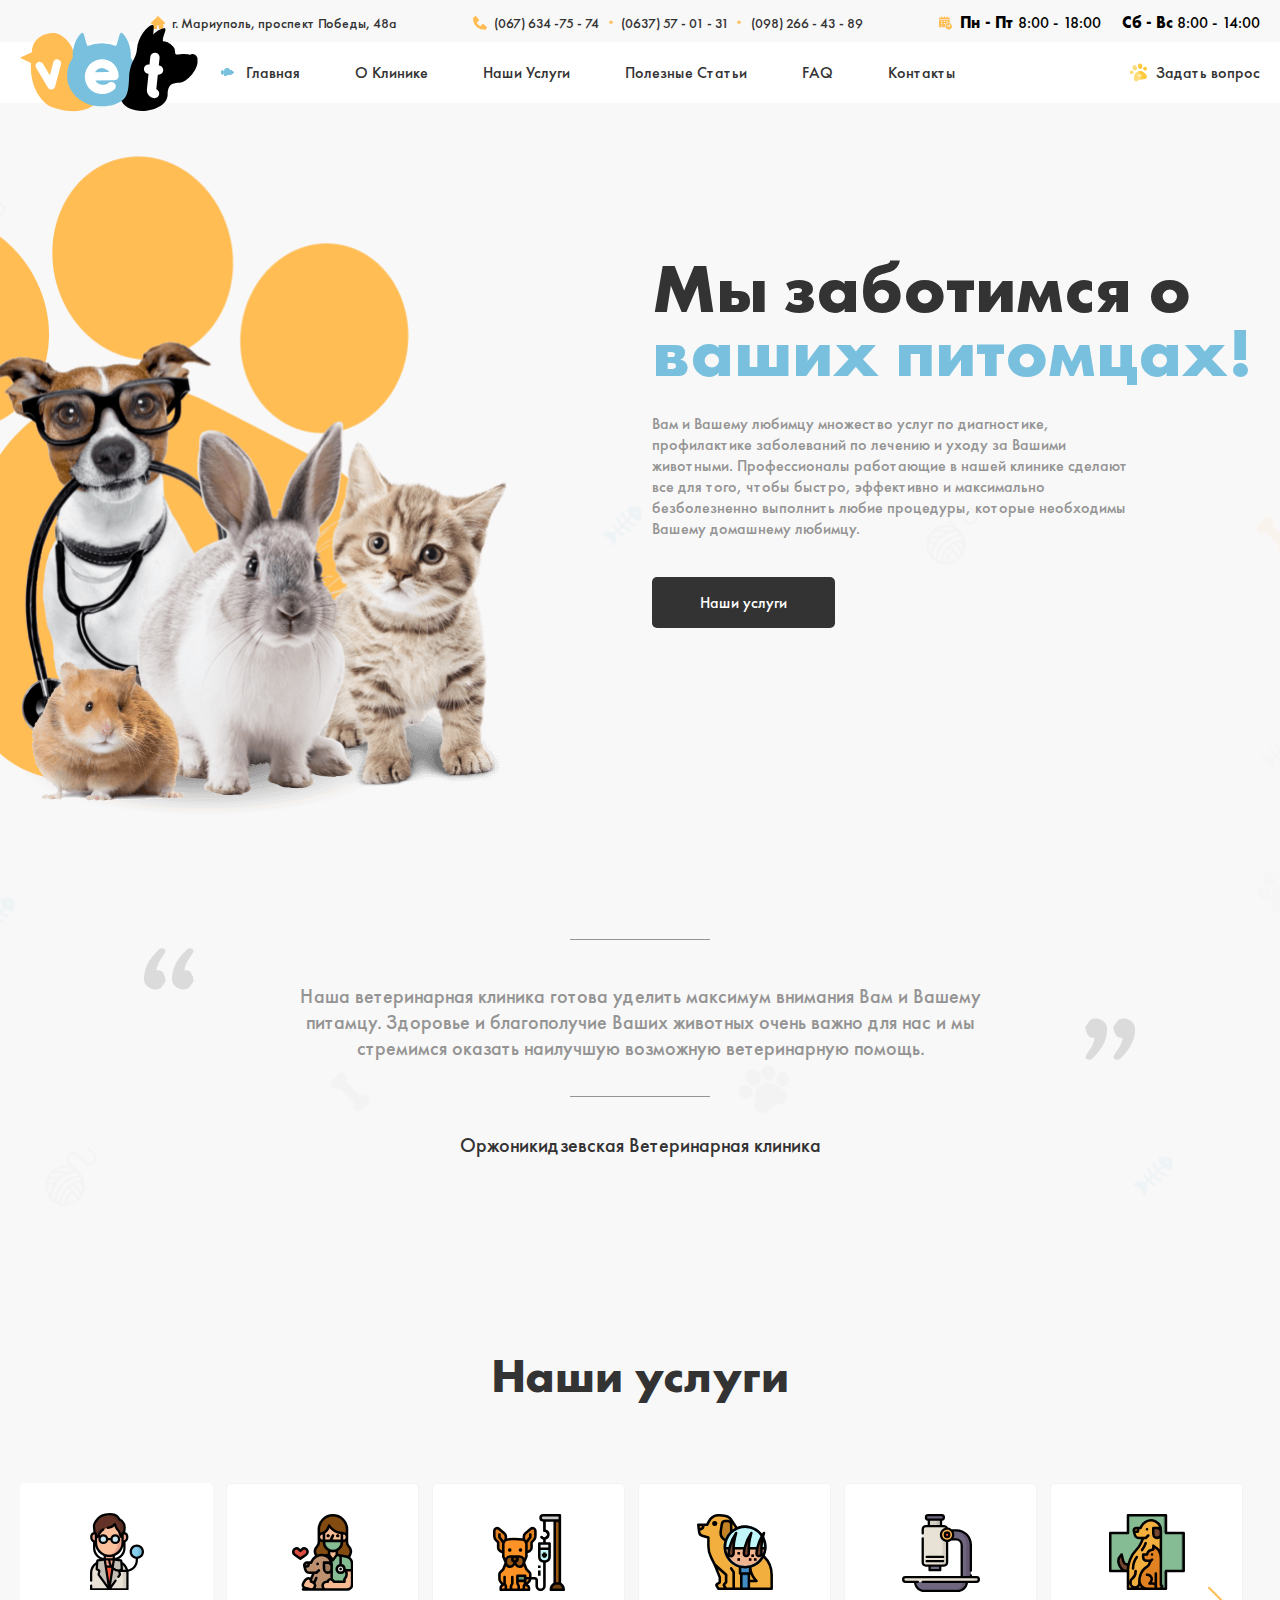
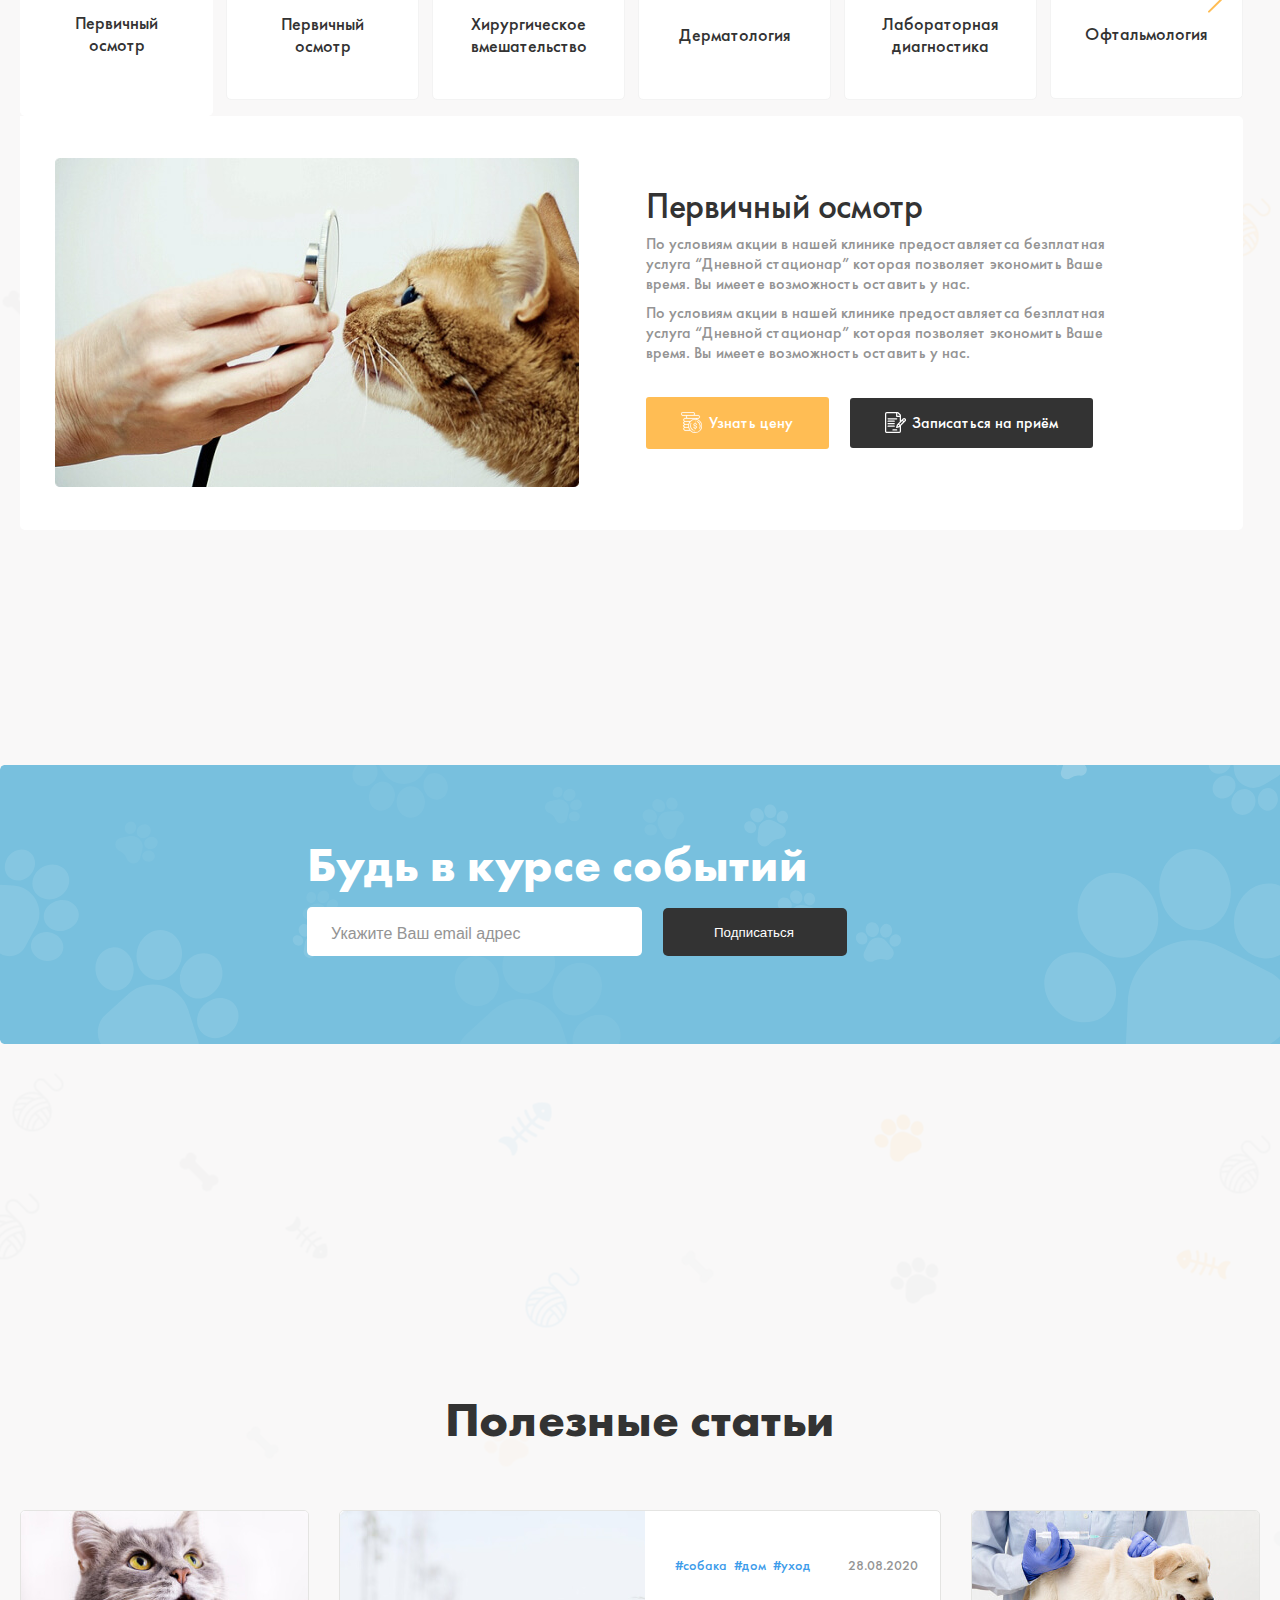
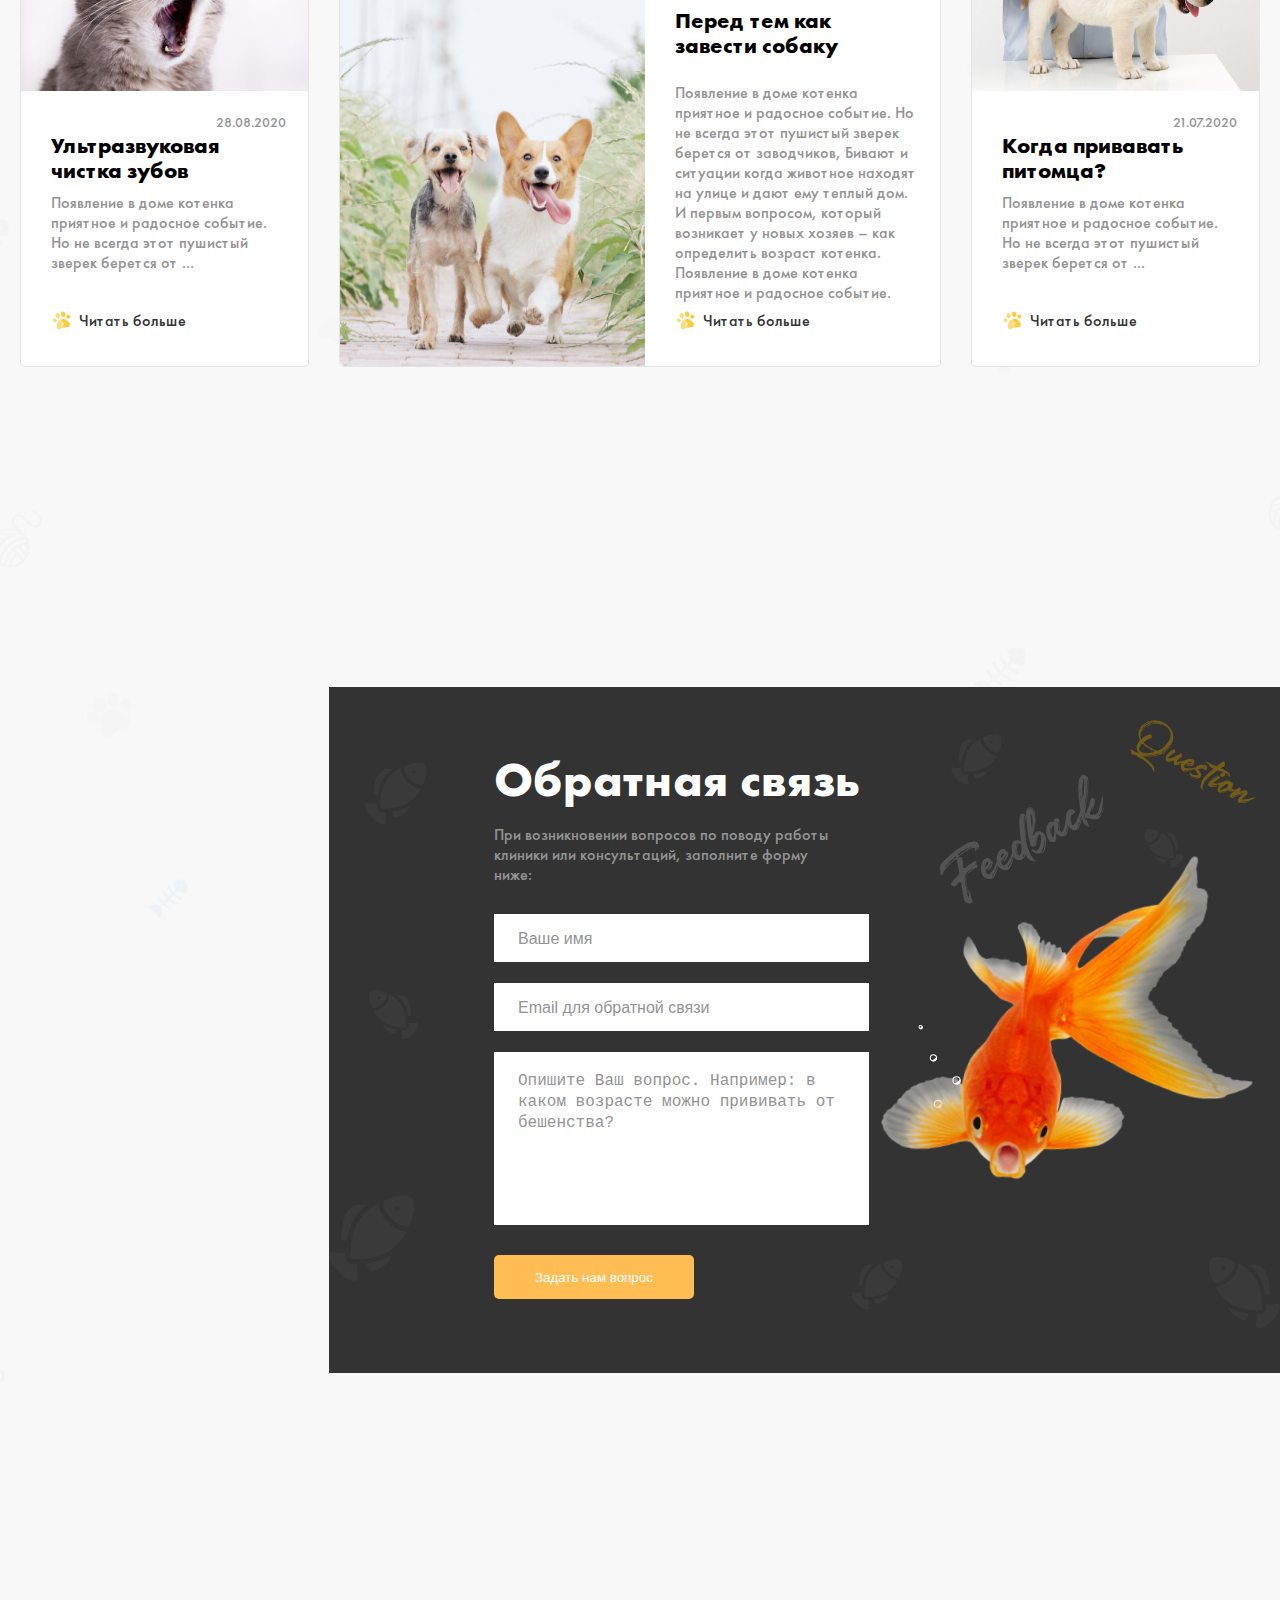
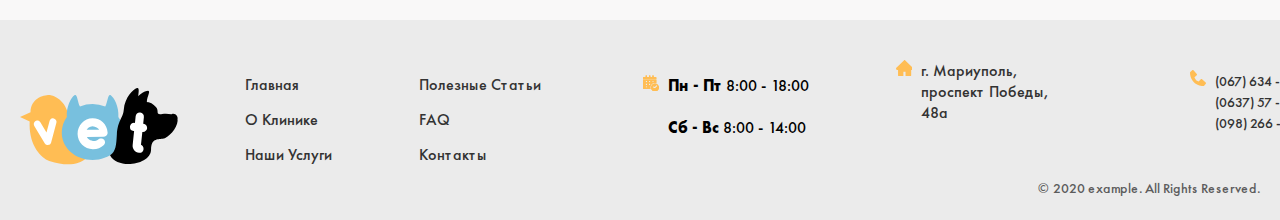
==== commit 507d8b0c: "add faq page" ====
--- a/index.html
+++ b/index.html
@@ -105,7 +105,7 @@
                 
                 <li class="menu__item">
                   
-                  <a class="menu__link" href="#">
+                  <a class="menu__link" href="./services.html">
                     Наши Услуги
                   </a>
                   
@@ -121,7 +121,7 @@
                 
                 <li class="menu__item">
                   
-                  <a class="menu__link" href="#">
+                  <a class="menu__link" href="./faq.html">
                     FAQ
                   </a>
                   
@@ -571,7 +571,7 @@
                     </a>
                   </li>
                   <li class="site-footer__item">
-                    <a href="#" class="site-footer__link">Наши Услуги
+                    <a href="./services.html" class="site-footer__link">Наши Услуги
                     </a>
                   </li>
                 </ul>
@@ -582,7 +582,7 @@
                     </a>
                   </li>
                   <li class="site-footer__item2">
-                    <a href="#" class="site-footer__link">FAQ</a>
+                    <a href="./faq.html" class="site-footer__link">FAQ</a>
                   </li>
                   <li class="site-footer__item2">
                     <a href="#" class="site-footer__link">Контакты
--- a/css/main.css
+++ b/css/main.css
@@ -195,7 +195,7 @@
 }
 
 .top__item{
-  margin-right: 65px;
+  margin-right: 97px;
 }
 
 .top__item:nth-child(3){
@@ -1815,6 +1815,9 @@
   background-repeat: no-repeat;
   
 }
+.footer-nan {
+  padding: 0;
+}
 .site-footer__dataitem:first-child{
   margin-right: 112px;
 }
@@ -1962,7 +1965,7 @@
   display: inline-block;
   width: 86px;
   height: 78px;
-  background-image: url("../images/osmotr-2.svg");
+  background-image: url("../images/doctor.svg");
   background-repeat: no-repeat;
   margin-bottom: 21px;
 }
@@ -2061,4 +2064,145 @@
 }
 .btn-yellow-card {
   padding: 15px 30px;
-}+}
+
+
+
+/* question section start */
+.question-hero {
+  padding-top: 118px;
+  background-image: url("../images/kisspng-rosy-faced-lovebird-parrot-yellow-collared-lovebir-5afc1354e24e69\ 1.png"),url("../images/kisspng-cat-kitten-dog-veterinarian-veterinary-medicine-cat-wearing-a-stethoscope-5aa8950c1229b5\ 1\ \(1\).png");
+  background-repeat:no-repeat,no-repeat, repeat;
+  background-position:calc(50% + 550px) 835px, calc(50% + 550px)  110px ; 
+  padding-bottom: 270px;
+}
+.question-banner {
+  width: 447px;
+  margin-left: 100px;
+  padding-bottom: 77px;
+}
+.banner-info {
+  position: relative;
+  padding-left: 70px;
+}
+.banner__text {
+  font-family: 'Futura PT';
+  font-style: normal;
+  font-weight: 400;
+  font-size: 16px;
+  line-height: 20px;
+  color: #949494;
+  margin-top: 27px;
+  margin-bottom: 35px;
+}
+.banner-info::before {
+  content: "";
+  position: absolute;
+  left: 35px;
+  top:15px;
+  width: 21px;
+  height: 21px;
+  background-image: url("../images/icon.svg");
+  background-repeat: no-repeat;
+  background-position: center;
+  margin-right: 13px;
+}
+
+.dropdawn-details {
+  width: 752px;
+  padding: 27px 112px 32px 63px ;
+  background-color: var(--text-color-white);
+  border: 1px solid #F3F3F3;
+  border-radius: 5px;
+  
+}
+.dropdawn-details:not(:last-child) {
+  margin-bottom: 18px;
+}
+.dropdawn-details :nth-child(even) .dropdawn-blenk::before {
+  background-image: url("../images/pet-blue.svg");
+}
+.details[open] .dropdawn-summary::before {
+  transform: rotate(180deg);
+}
+.dropdawn-summary {
+  list-style: none;
+  position: relative;
+}
+.dropdawn-time {
+  display: flex;
+  text-align: center;
+  
+}
+.dropdawn-summary::before {
+  transition: all 0.5s linear;
+  content: "";
+  position: absolute;
+  right: -80px;
+  top:0px;
+  width: 21px;
+  height: 21px;
+  background-image: url("../images/arrow.svg");
+  background-repeat: no-repeat;
+  background-position: center;
+  margin-right: 13px;
+}
+.dizable {
+  cursor: not-allowed;
+  opacity: 0.6;
+}
+.dizable[open] .dropdawn-summary::before {
+  transform: rotate(0deg);
+}
+.dizable .details[open] .question-text {
+  display: none;
+}
+.dizable .dropdawn-summary::before {
+  background-image: url("../images/clock.svg");
+}
+.dropdawn-blenk{
+  font-style: normal;
+  font-weight: 400;
+  font-size: 14px;
+  line-height: 22px;
+  position: relative;
+  margin-left: 25px;
+  margin-right: 28px;
+}
+.dropdawn-blenk::before{
+  content: "";
+  position: absolute;
+  left: -25px;
+  top:0px;
+  width: 21px;
+  height: 21px;
+  background-image: url("../images/pet-yellow.svg");
+  background-repeat: no-repeat;
+  background-position: center;
+  margin-right: 13px;
+}
+.link {
+  font-weight: 500;
+  font-size: 17px;
+  line-height: 22px;
+  color: #78C0DE;
+}
+.question-title {
+  font-weight: 500;
+  font-size: 20px;
+  line-height: 22px;
+  margin:12px  0 0 0;
+}
+.question-text {
+  margin: 24px 0 0 0;
+  font-weight: 400;
+  font-size: 16px;
+  line-height: 20px;
+  color: #949494;;
+  
+}
+.dropdawn-grup {
+  margin-left: 100px;
+}
+
+/* question section finish */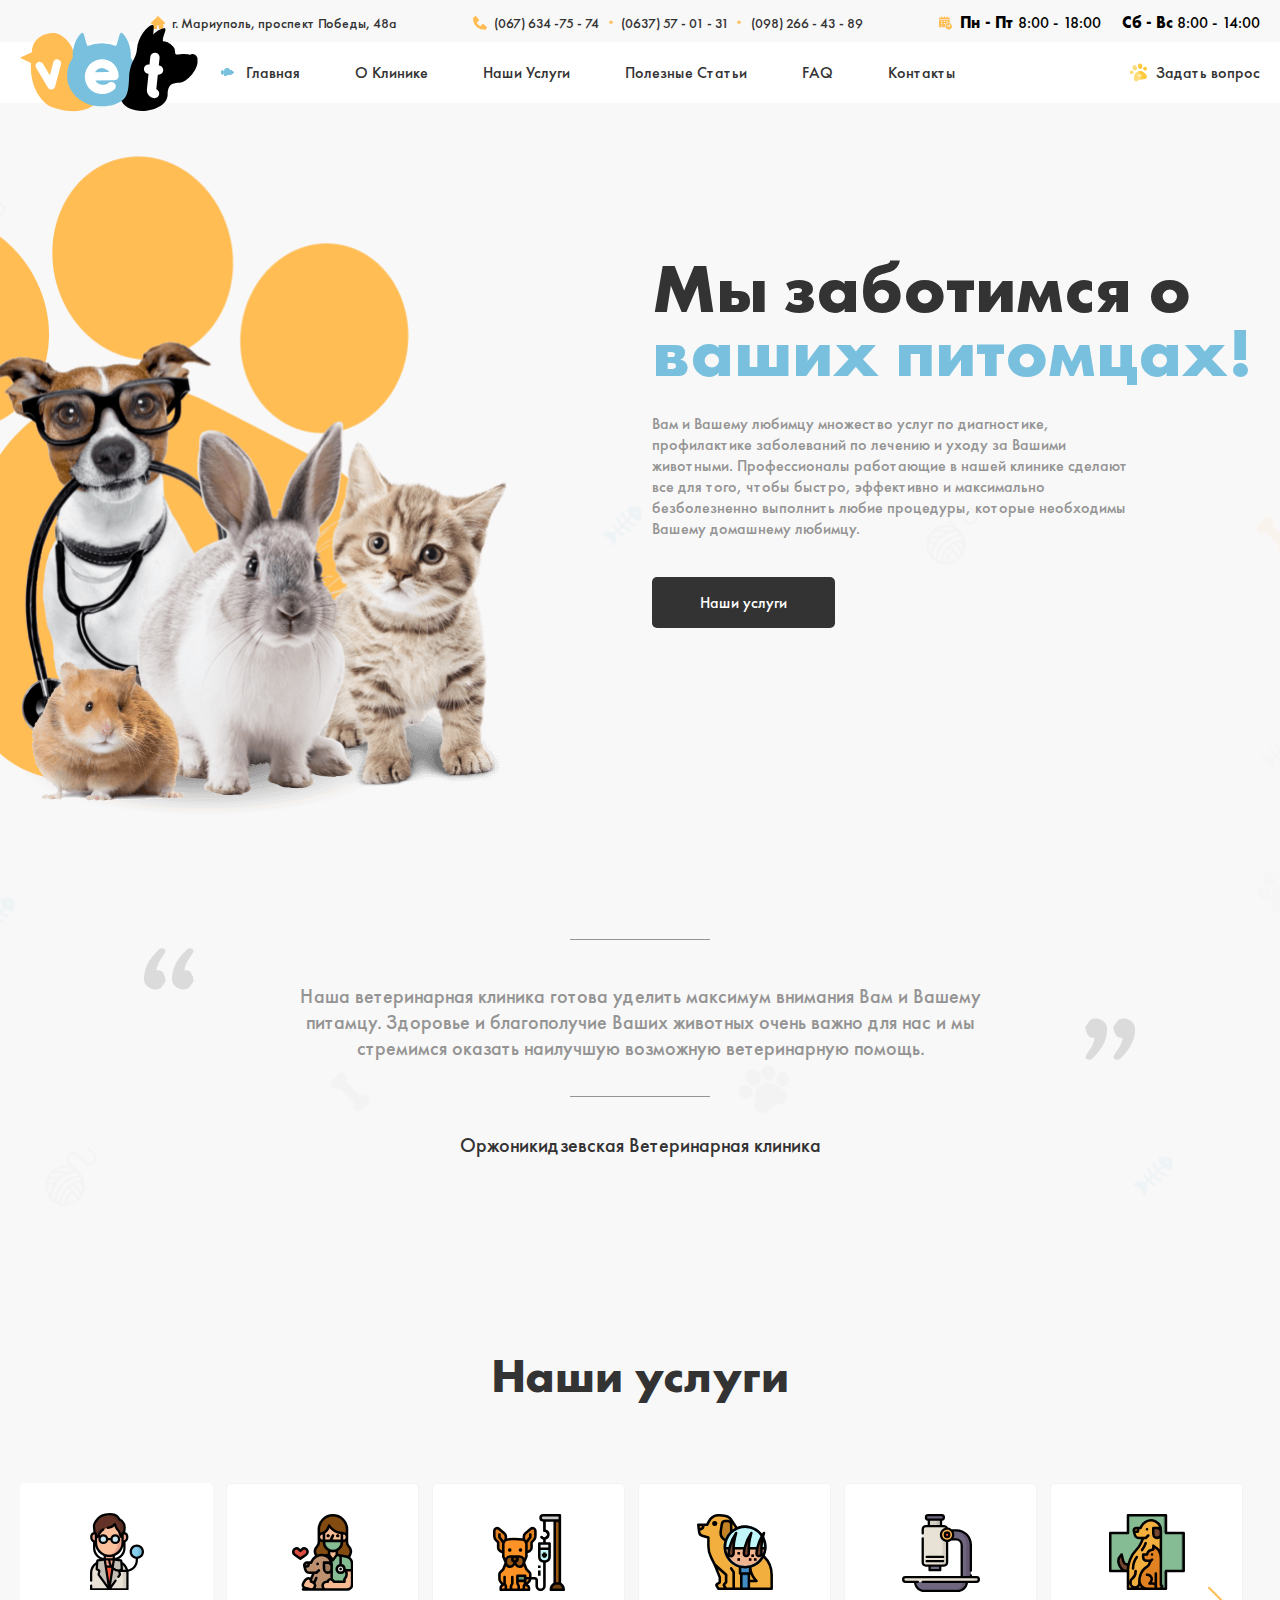
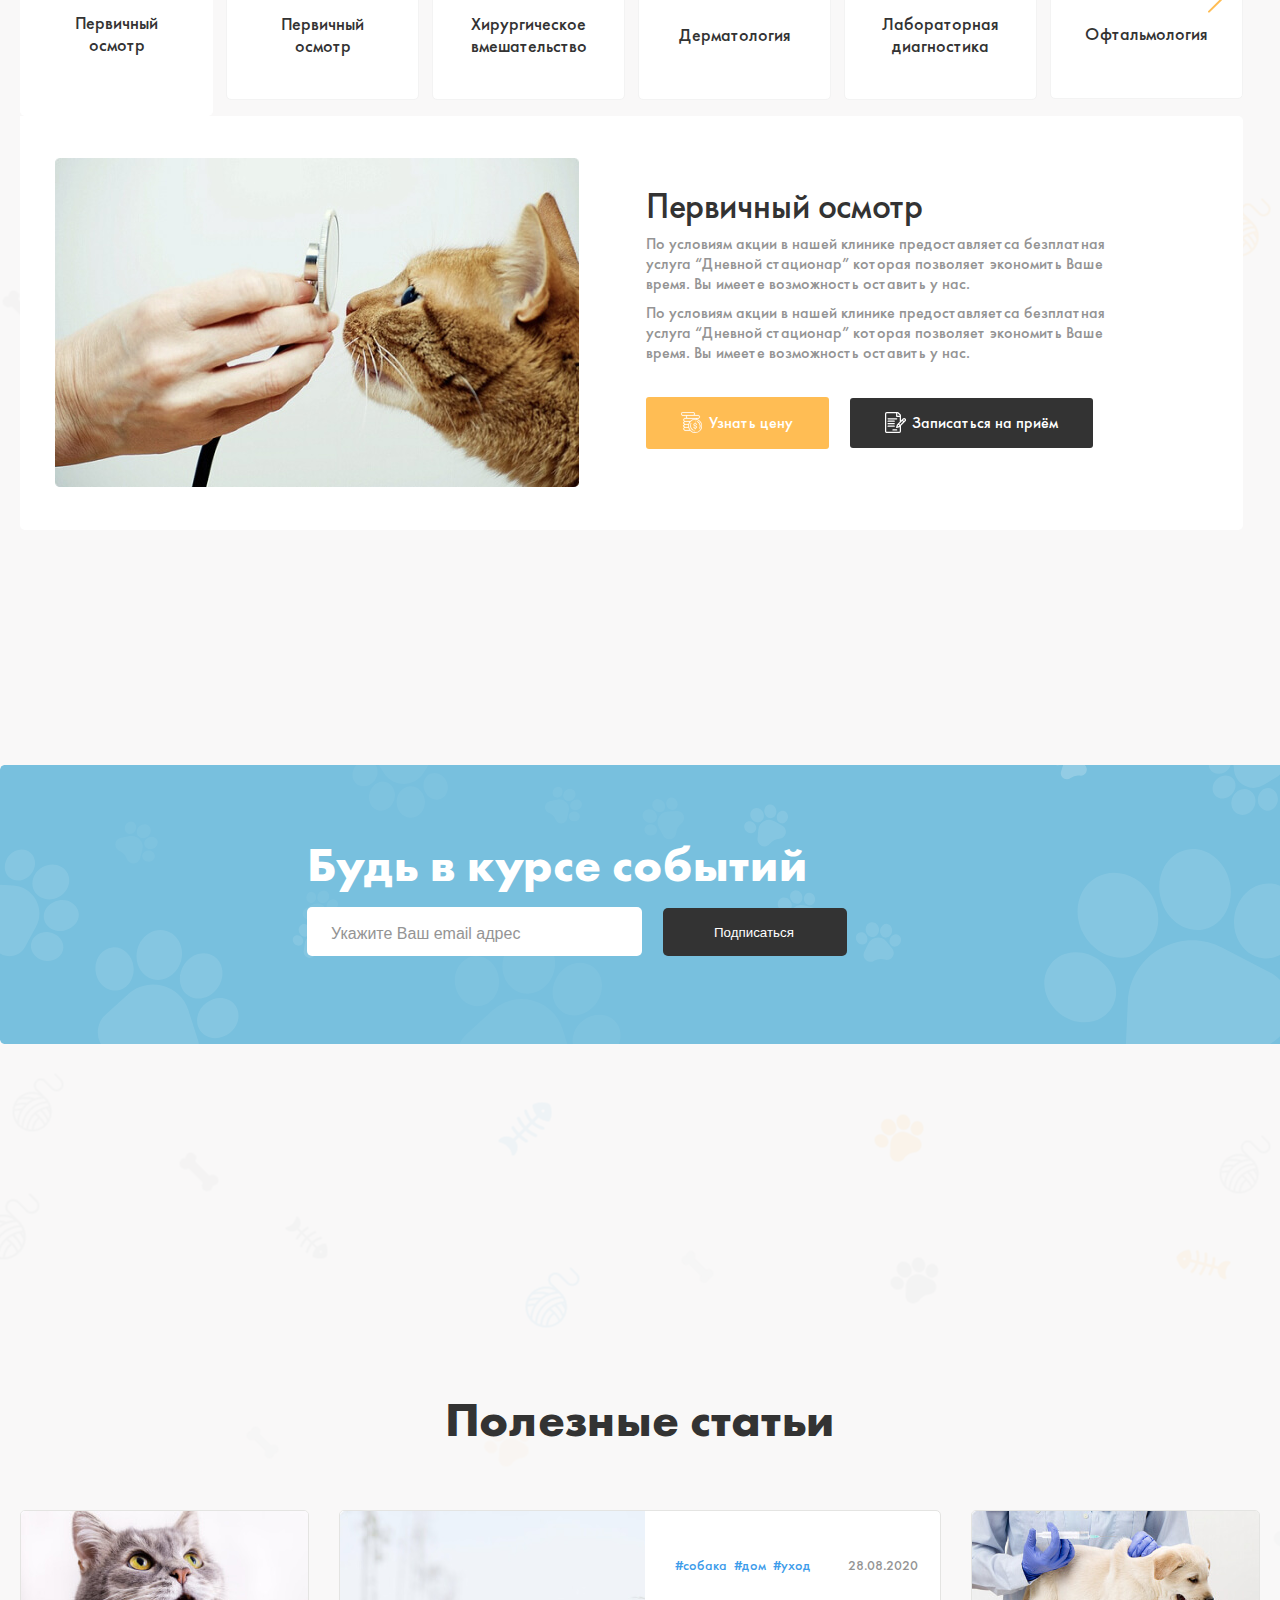
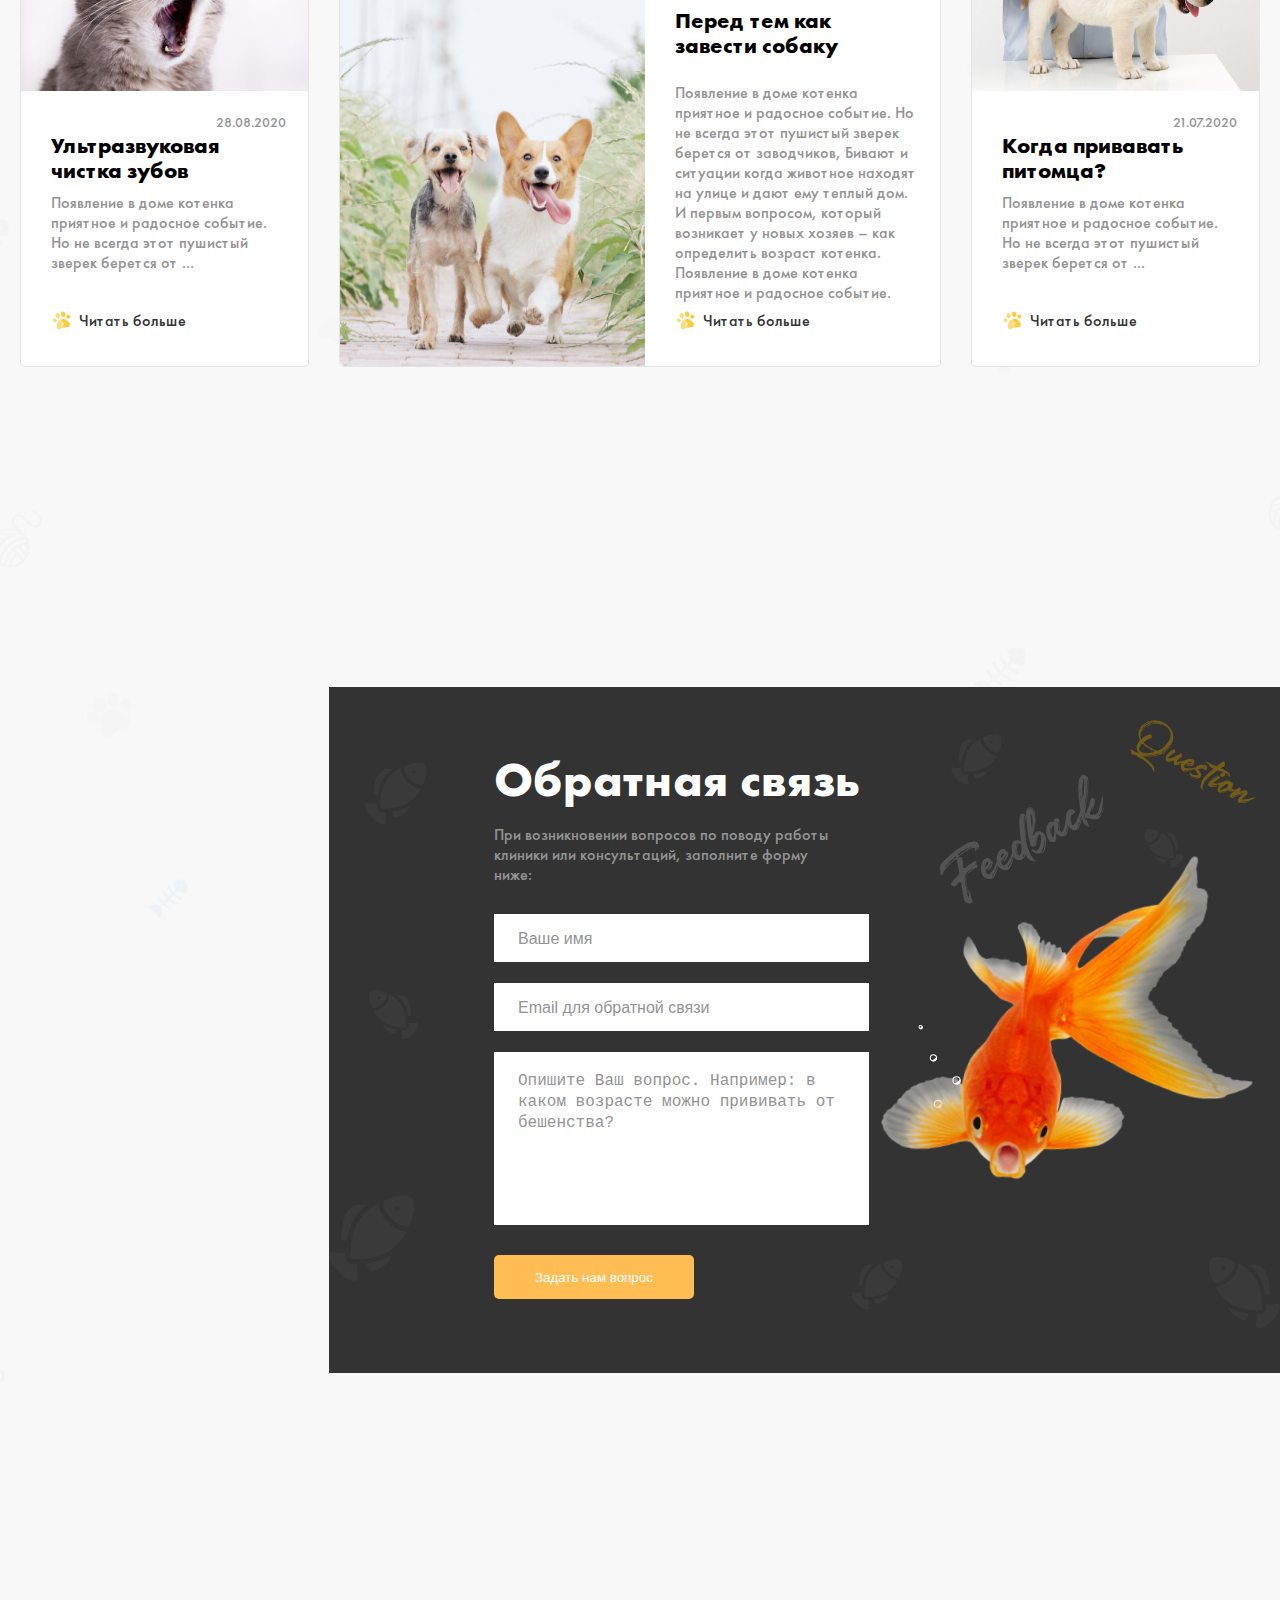
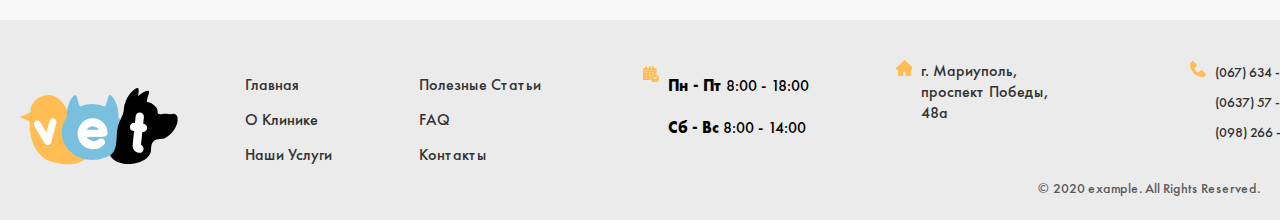
==== commit 32daebbb: "add contact page" ====
--- a/index.html
+++ b/index.html
@@ -129,7 +129,7 @@
                 
                 <li class="menu__item">
                   
-                  <a class="menu__link" href="#">
+                  <a class="menu__link" href="./contact.html">
                     Контакты
                   </a>
                   
@@ -585,7 +585,7 @@
                     <a href="./faq.html" class="site-footer__link">FAQ</a>
                   </li>
                   <li class="site-footer__item2">
-                    <a href="#" class="site-footer__link">Контакты
+                    <a href="./contact.html" class="site-footer__link">Контакты
                     </a>
                   </li>
                 </ul>
@@ -630,6 +630,51 @@
     </footer>
     <!-- SITE FOOTER END -->
     
+    <div class="modal">
+      <div class="modal-window">
+          <div class="modal-window-sign-box">
+              <h3 class="modal-window-sign-text">Авторизация:</h3>
+              <a
+              class="modal-window-sign-link"
+              href="https://www.google.ru/"
+              target="_blank"
+              >Войти через Google</a
+              >
+              <a
+              class="modal-window-sign-link"
+              href="https://https://www.facebook.com//"
+              target="_blank"
+              >Войти через Facebook</a
+              >
+          </div>
+          <form
+          class="modal-form"
+          action="https://echo.htmlacademy.ru/courses"
+          method="post"
+          autocomplete="off"
+          >
+          <h2 class="form-title">Задать вопрос</h2>
+          <input
+          class="form-input"
+          type="text"
+          name="user_name"
+          placeholder="Ваше имя"
+          aria-label="Enter your name"
+          />
+          <textarea
+          class="form-text-area"
+          type+="text"
+          name="user_text"
+          minlength="1"
+          maxlength="100"
+          placeholder="Опишите Ваш вопрос."
+          ></textarea>
+          <button class="modal-button" type="submit">Отправить</button>
+          <a class="modal-close"></a>
+      </form>
+  </div>
+  </div>
+  <script src="js/main.js"></script>
   
 </body>
 </html>--- a/css/main.css
+++ b/css/main.css
@@ -2205,4 +2205,275 @@
   margin-left: 100px;
 }
 
-/* question section finish */+/* question section finish */
+
+
+
+.modal {
+  position: fixed;
+  top: 0;
+  left: 0;
+  z-index: 10;
+  display: none;
+  width: 100%;
+  height: 100%;
+  background-color: rgba(0, 0, 0, 0.5);
+}
+.modal-open {
+  display: block;
+}
+
+.modal-window {
+  position: relative;
+  margin-top: 200px;
+  margin-right: auto;
+  margin-left: auto;
+  padding: 70px 50px 140px 70px;
+  width: 850px;
+  height: 648px;
+  display: -webkit-box;
+  display: -ms-flexbox;
+  display: flex;
+  -webkit-box-align: baseline;
+      -ms-flex-align: baseline;
+          align-items: baseline;
+  background-color: #ffbd54;
+  background-image: url("..//images/bg-hand.png");
+  -webkit-animation-name: animation;
+          animation-name: animation;
+  -webkit-animation-duration: 2s;
+          animation-duration: 2s;
+  -webkit-animation-fill-mode: forwards;
+          animation-fill-mode: forwards;
+}
+.modal-window-sign-box {
+  position: relative;
+  margin-right: 120px;
+}
+.modal-window-sign-box::after {
+  position: absolute;
+  top: 231px;
+  right: -60px;
+  content: "";
+  display: block;
+  width: 350px;
+  height: 350px;
+  background-image: url("..//images/kisspng-dog.png");
+  background-repeat: no-repeat;
+}
+
+.modal-window-sign-text {
+  margin: 0;
+  margin-bottom: 21px;
+  font-weight: 500;
+  font-size: 20px;
+  line-height: 30px;
+  color: #333333;
+}
+.modal-window-sign-link {
+  margin-bottom: 21px;
+  width: 238px;
+  display: -webkit-inline-box;
+  display: -ms-inline-flexbox;
+  display: inline-flex;
+  -webkit-box-align: center;
+      -ms-flex-align: center;
+          align-items: center;
+  padding: 15px 35px 15px 0px;
+  font-weight: 500;
+  font-size: 16px;
+  line-height: 21px;
+  background: #ffffff;
+  border-radius: 0px;
+  color: #333333;
+  text-decoration: none;
+}
+.modal-window-sign-link:nth-child(2)::before {
+  margin-right: 14px;
+  margin-left: 22px;
+  content: "";
+  display: inline-block;
+  width: 20px;
+  height: 20px;
+  background-image: url("..//images/google.svg");
+  background-repeat: no-repeat;
+  background-size: 20px 20px;
+}
+.modal-window-sign-link:before {
+  margin-right: 14px;
+  margin-left: 22px;
+  content: "";
+  display: inline-block;
+  width: 20px;
+  height: 20px;
+  background-image: url("../images/fasebook.svg");
+  background-repeat: no-repeat;
+  background-size: 20px 20px;
+}
+
+.form-title {
+  margin: 0;
+  margin-bottom: 21px;
+  font-weight: 700;
+  font-size: 50px;
+  line-height: 54px;
+  color: #333333;
+}
+.form-input {
+  width: 335px;
+  padding: 18px 0px 18px 22px;
+  margin-bottom: 21px;
+  border: none;
+}
+.form-text-area {
+  margin-bottom: 27px;
+  width: 335px;
+  padding: 16px 0px 127px 22px;
+  resize: none;
+  border: none;
+}
+.modal-button {
+  width: 193px;
+  padding: 12px 50px;
+  font-weight: 500;
+  font-size: 16px;
+  line-height: 21px;
+  background: #000000;
+  border-radius: 0px;
+  background: #000000;
+  border-radius: 0px;
+  color: #ffffff;
+  display: block;
+}
+.modal-close {
+  position: absolute;
+  top: 20px;
+  left: 20px;
+  content: "";
+  width: 20px;
+  height: 20px;
+  background-image: url("../images/close.svg");
+  background-repeat: no-repeat;
+}
+@-webkit-keyframes animation {
+  0% {
+    top: -700px;
+  }
+
+  50% {
+  }
+  100% {
+    top: -150px;
+  }
+}
+@keyframes animation {
+  0% {
+    top: -700px;
+  }
+
+  50% {
+  }
+  100% {
+    top: -150px;
+  }
+}
+
+/* contact section start */
+.contact-hero {
+  background-image: url(../images/Group.png);
+  background-repeat: no-repeat;
+  background-position: calc(50% + 568px) calc(50% - 6px);
+  padding-top: 118px;
+}
+.contact-banner {
+  margin-left: 100px;
+  width: 447px;
+}
+.contact-list {
+  display: flex;
+  list-style: none;
+  padding: 0;
+  margin: 117px 0 0 0;
+  margin-left: 100px;
+  margin-bottom: 165px;
+}
+.contact-list-item:not(:last-child) {
+  margin-right: 118px;
+}
+.contact-list-item .footer-addres::before{
+  display: none;
+}
+.contact-list-item .footer-data__list::before{
+  display: none;
+}
+.contact-list-item .footer-number__list::before{
+  display: none;
+}
+.contact-list-item::before {
+  content: "";
+  display: block;
+  width: 76px;
+  height: 76px;
+  background-image: url("../images/location.svg");
+  background-repeat: no-repeat;
+  background-position: center;
+  margin-bottom: 30px;
+}
+.contact-intro .container-fluid {
+  display: block;
+}
+.contact-list-item:nth-child(2):before {
+  background-image: url("../images/calendar.svg");
+}
+.contact-list-item:nth-child(3):before {
+  background-image: url("../images/phone-icon.svg");
+}
+.contact-hero {
+  background-image: url("../images/Group.png");
+  background-repeat:no-repeat;
+  background-position:calc(50% + 568px) calc(50% - 6px); 
+}
+.intro-inner-top {
+  width: 100%;
+  display: flex;
+  align-items: flex-end;
+  background-image: url("../images/loop.png");
+  background-repeat:no-repeat;
+  background-position:calc(50% + 200px) calc(50% - 0px); 
+}
+.contact-intro {
+  padding-bottom: 206px;
+}
+.intro-title {
+  font-weight: 700;
+  font-size: 48px;
+  line-height: 62px;
+  color: var(--main-text-color);
+  margin-left: 600px;
+  margin-bottom: 60px;
+}
+.intro-img {
+  position: relative;
+  height: 396px;
+}
+.intro-img img {
+  position: absolute;
+  left: 30px;
+  top: 100px;
+}
+.intro-inner-bottom {
+  display: flex;
+  height: 466px;
+  
+}
+.carta {
+  width: 100%;
+}
+/* contact section finish */
+
+.site-footer__iniitem:nth-child(2){
+  margin: 9px 0;
+}
+.footer-data__list-item{
+  margin-bottom: 12px;
+}
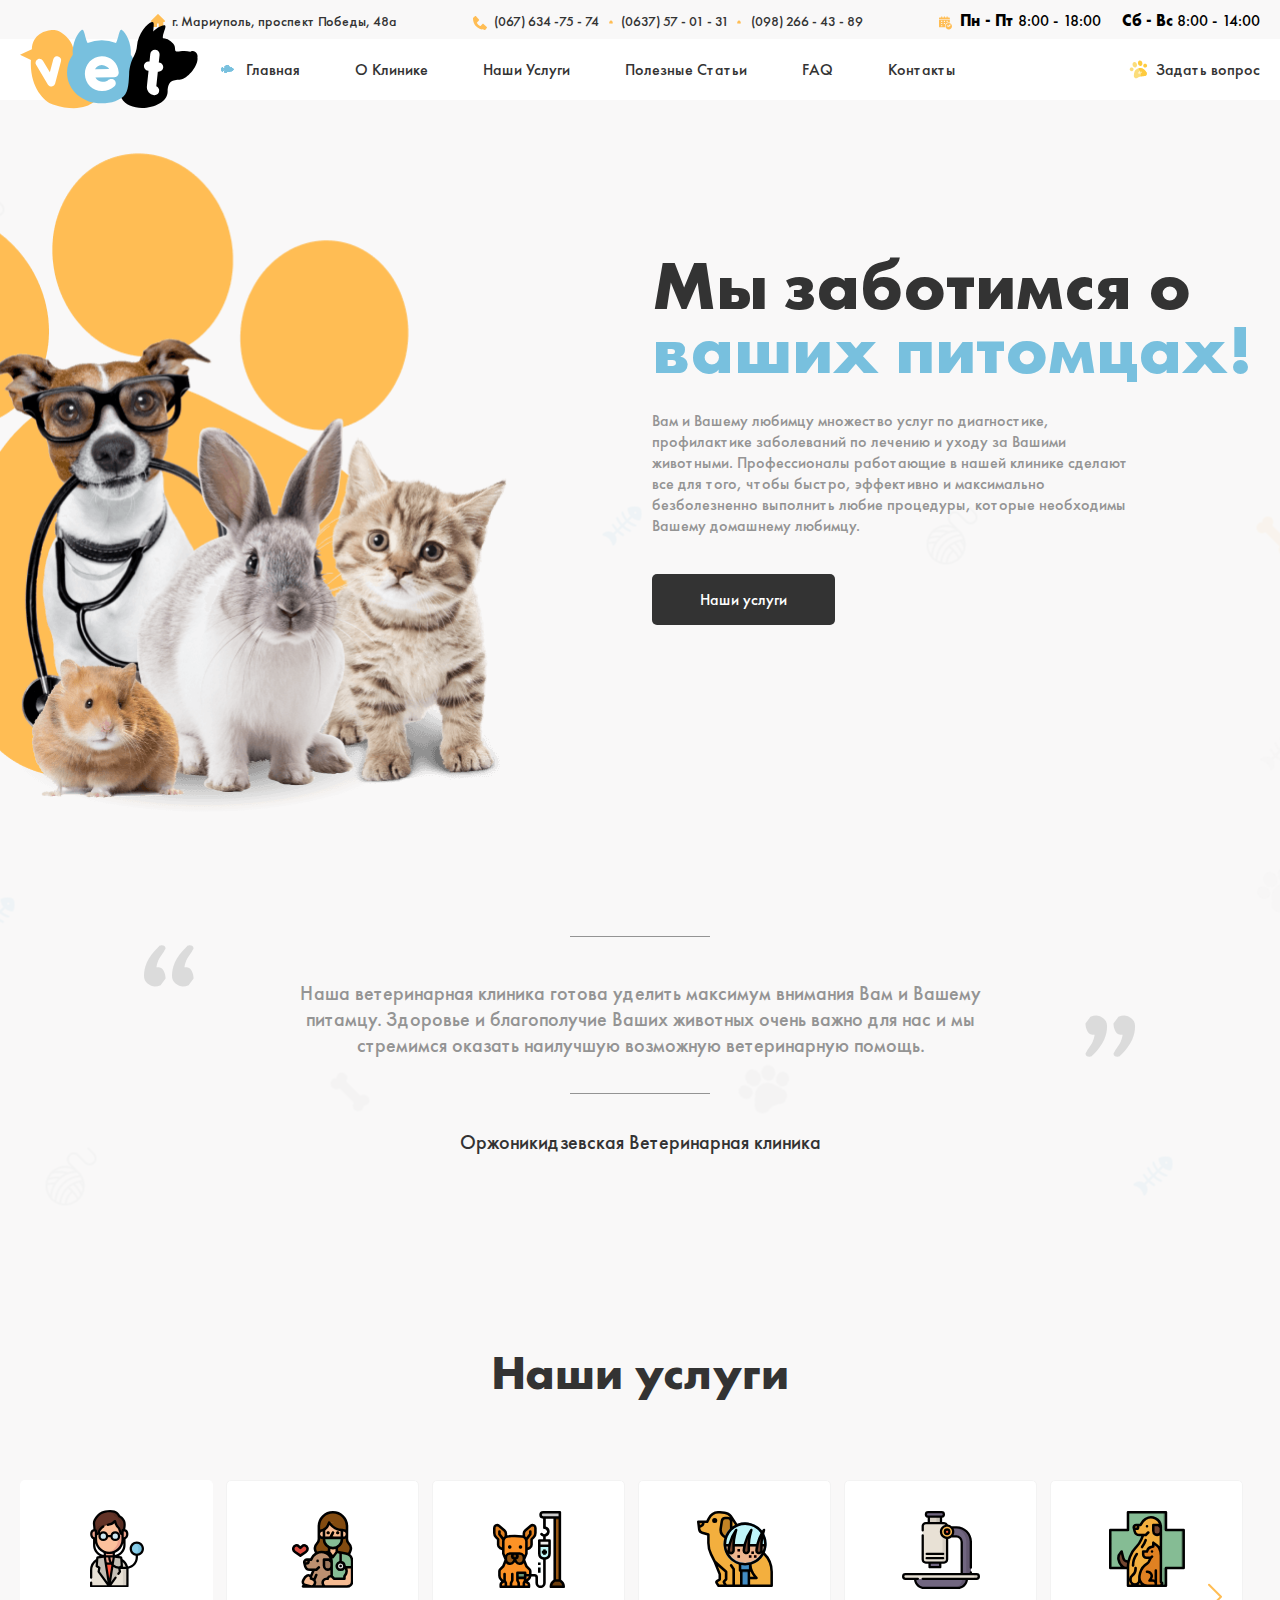
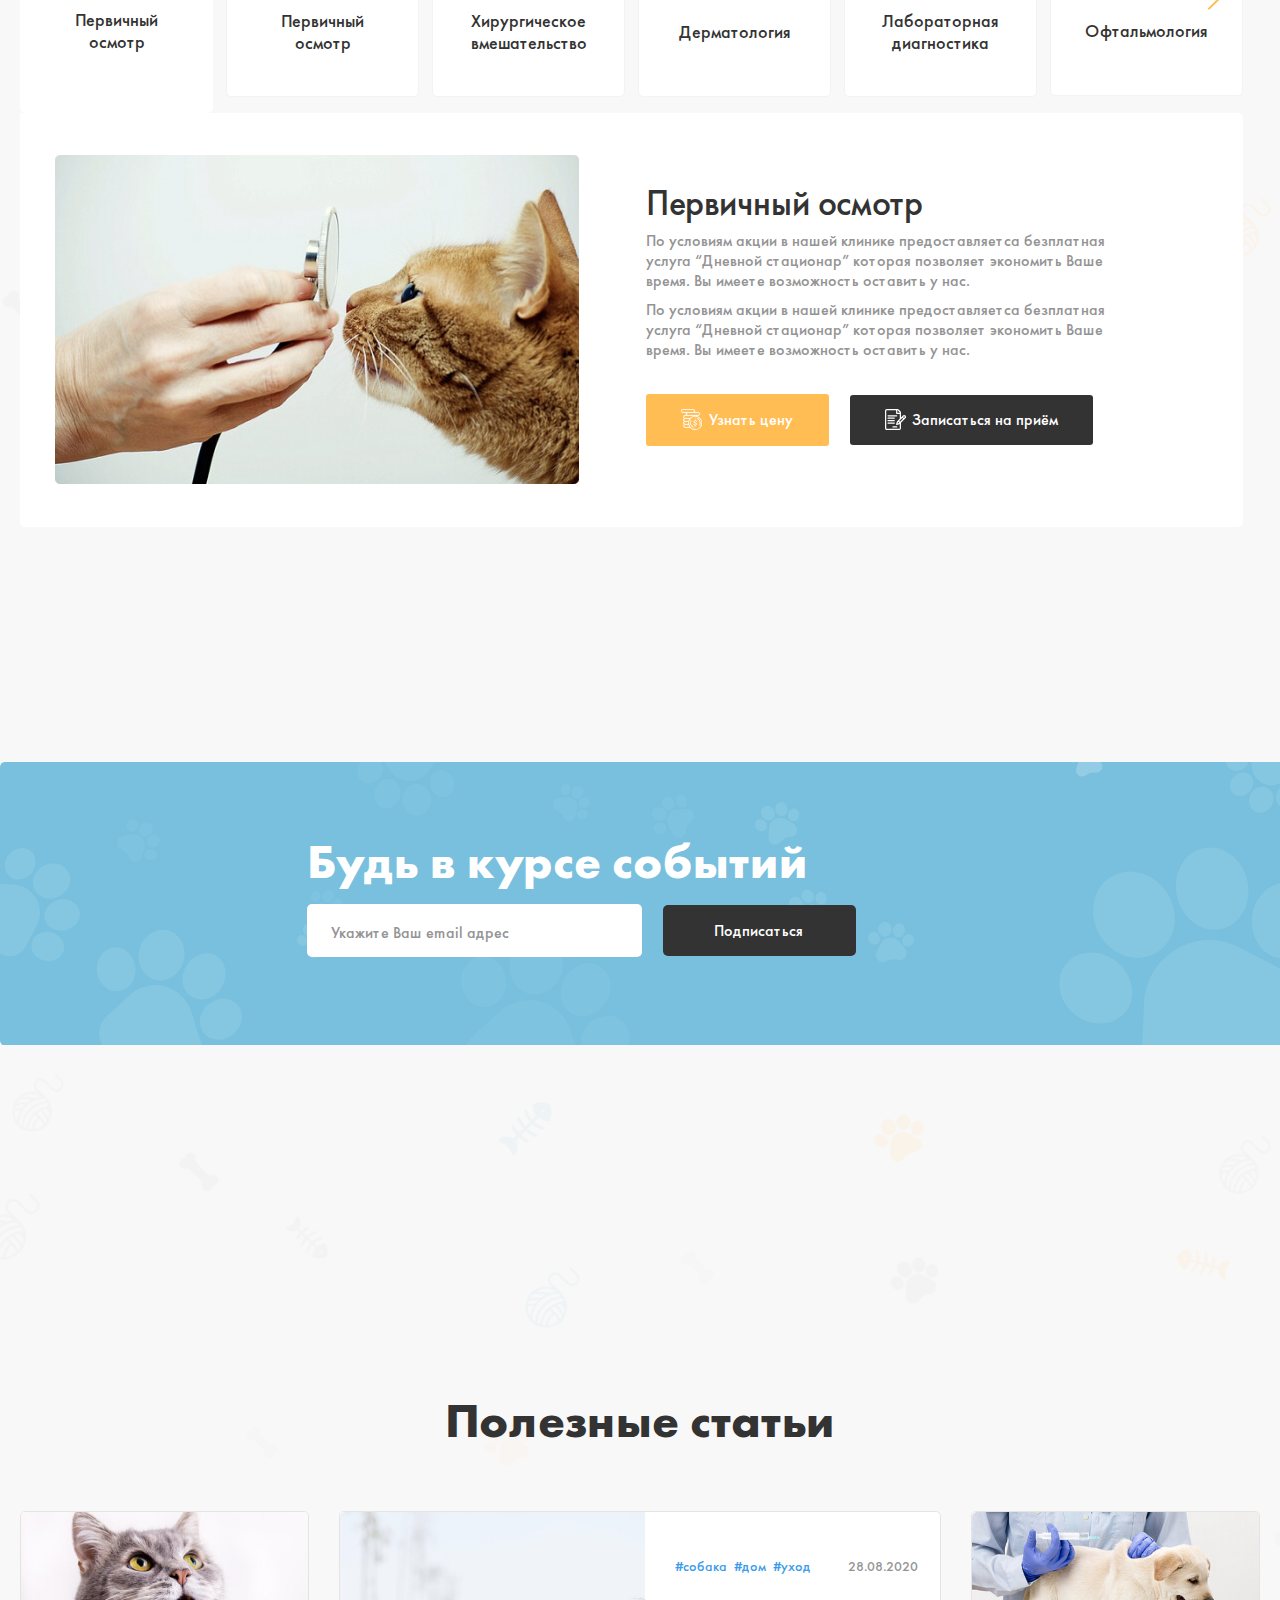
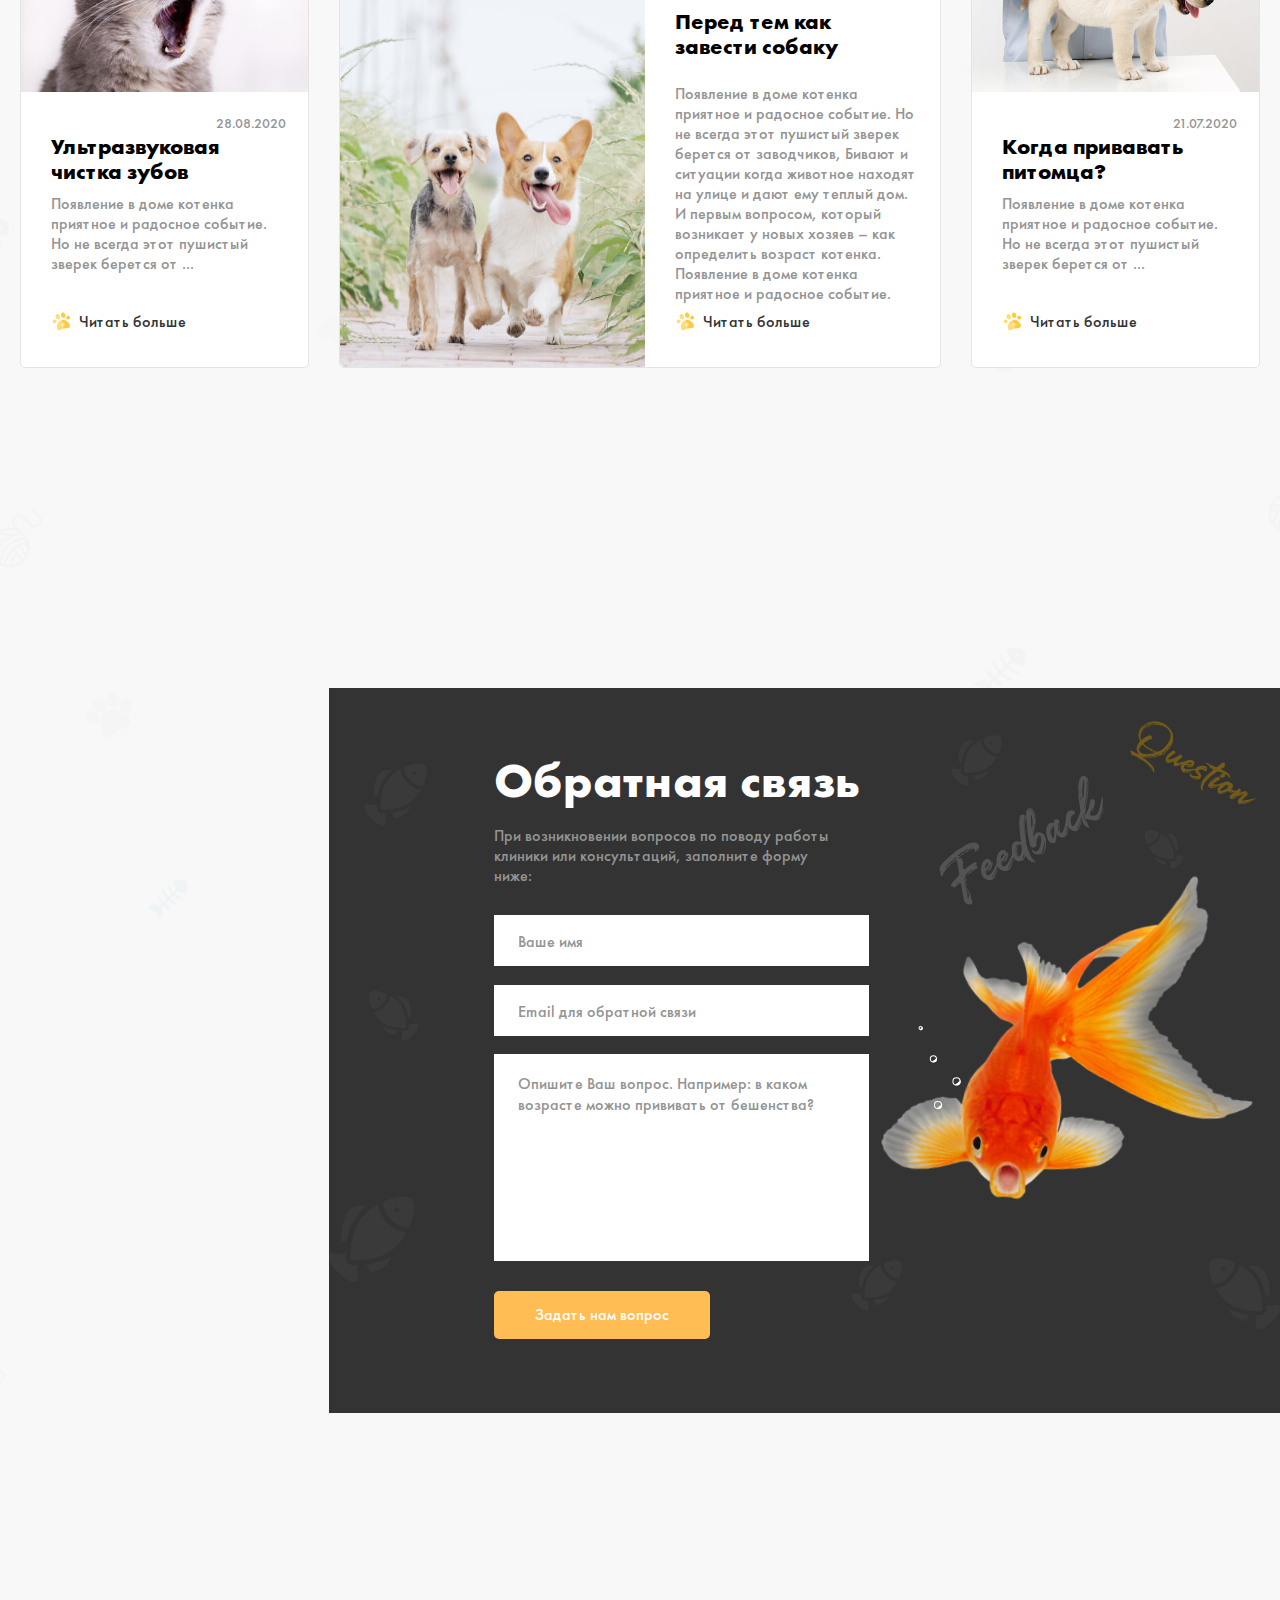
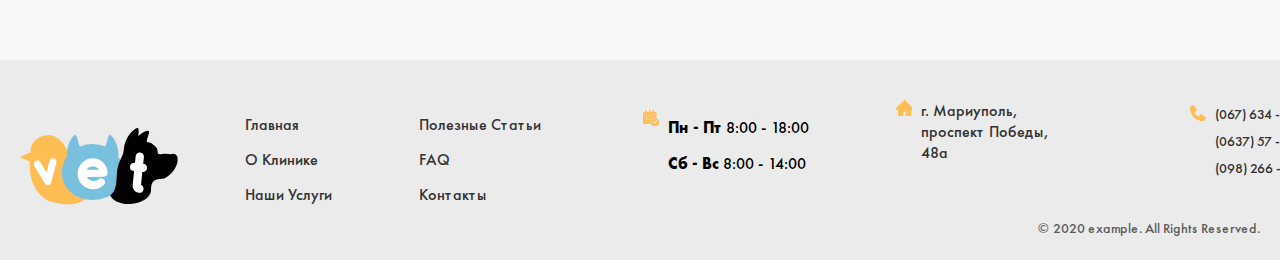
==== commit c63c380d: "bug fixed" ====
--- a/index.html
+++ b/index.html
@@ -6,8 +6,8 @@
   <meta name="viewport" content="width=device-width, initial-scale=1.0">
   <title>Vet Clinic</title>
   <!-- <link rel="stylesheet" href="./css/normalize.css"> -->
-  <link rel="stylesheet" href="./css/main.css">
-  <!-- <link rel="stylesheet" href="./css/main.min.css"> -->
+  <!-- <link rel="stylesheet" href="./css/main.css"> -->
+  <link rel="stylesheet" href="./css/main.min.css">
 </head>
 <body>
   
@@ -129,6 +129,7 @@
                 
                 <li class="menu__item">
                   
+         
                   <a class="menu__link" href="./contact.html">
                     Контакты
                   </a>
--- a/css/main.css
+++ b/css/main.css
@@ -1,3 +1,10 @@
+/*
+* Prefixed by https://autoprefixer.github.io
+* PostCSS: v8.4.14,
+* Autoprefixer: v10.4.7
+* Browsers: last 4 version
+*/
+
 /*
 * Prefixed by https://autoprefixer.github.io
 * PostCSS: v8.4.14,
@@ -1951,13 +1958,32 @@
 
 }
 .services-card__list {
+  display: -ms-grid;
   display: grid;
+  -ms-grid-rows:auto ;
   grid-template-rows:auto ;
+  -ms-grid-columns: 305px 30px  305px 30px  305px 30px 305px;
   grid-template-columns: 305px  305px  305px 305px  ;
   grid-gap: 30px;
   list-style: none;
   padding: 0;
   margin: 0;
+}
+.services-card__list > *:nth-child(1) {
+  -ms-grid-row: 1;
+  -ms-grid-column: 1;
+}
+.services-card__list > *:nth-child(2) {
+  -ms-grid-row: 1;
+  -ms-grid-column: 3;
+}
+.services-card__list > *:nth-child(3) {
+  -ms-grid-row: 1;
+  -ms-grid-column: 5;
+}
+.services-card__list > *:nth-child(4) {
+  -ms-grid-row: 1;
+  -ms-grid-column: 7;
 }
 
 .services-card__list-item::before {
@@ -2021,7 +2047,8 @@
   border-radius: 5px;
 }
 .services-card__list-item:hover {
-  filter: drop-shadow(0px 4px 20px rgba(0, 0, 0, 0.2));
+  -webkit-filter: drop-shadow(0px 4px 20px rgba(0, 0, 0, 0.2));
+          filter: drop-shadow(0px 4px 20px rgba(0, 0, 0, 0.2));
 }
 .services-card__title {
   font-weight: 600;
@@ -2056,6 +2083,8 @@
   color: var(--text-color-white);
   border-radius: 3px;
   margin-top: 16px;
+  -webkit-transition: all 0.3s linear;
+  -o-transition: all 0.3s linear;
   transition: all 0.3s linear;
 }
 .btn-yellow:hover{
@@ -2123,18 +2152,24 @@
   background-image: url("../images/pet-blue.svg");
 }
 .details[open] .dropdawn-summary::before {
-  transform: rotate(180deg);
+  -webkit-transform: rotate(180deg);
+      -ms-transform: rotate(180deg);
+          transform: rotate(180deg);
 }
 .dropdawn-summary {
   list-style: none;
   position: relative;
 }
 .dropdawn-time {
+  display: -webkit-box;
+  display: -ms-flexbox;
   display: flex;
   text-align: center;
   
 }
 .dropdawn-summary::before {
+  -webkit-transition: all 0.5s linear;
+  -o-transition: all 0.5s linear;
   transition: all 0.5s linear;
   content: "";
   position: absolute;
@@ -2152,7 +2187,9 @@
   opacity: 0.6;
 }
 .dizable[open] .dropdawn-summary::before {
-  transform: rotate(0deg);
+  -webkit-transform: rotate(0deg);
+      -ms-transform: rotate(0deg);
+          transform: rotate(0deg);
 }
 .dizable .details[open] .question-text {
   display: none;
@@ -2390,6 +2427,8 @@
   width: 447px;
 }
 .contact-list {
+  display: -webkit-box;
+  display: -ms-flexbox;
   display: flex;
   list-style: none;
   padding: 0;
@@ -2435,8 +2474,12 @@
 }
 .intro-inner-top {
   width: 100%;
-  display: flex;
-  align-items: flex-end;
+  display: -webkit-box;
+  display: -ms-flexbox;
+  display: flex;
+  -webkit-box-align: end;
+      -ms-flex-align: end;
+          align-items: flex-end;
   background-image: url("../images/loop.png");
   background-repeat:no-repeat;
   background-position:calc(50% + 200px) calc(50% - 0px); 
@@ -2462,6 +2505,8 @@
   top: 100px;
 }
 .intro-inner-bottom {
+  display: -webkit-box;
+  display: -ms-flexbox;
   display: flex;
   height: 466px;
   
@@ -2476,4 +2521,4 @@
 }
 .footer-data__list-item{
   margin-bottom: 12px;
-}
+}--- a/css/main.min.css
+++ b/css/main.min.css
@@ -1,2 +1,2 @@
 /*! normalize.css v8.0.1 | MIT License | github.com/necolas/normalize.css */button,hr,input{overflow:visible}progress,sub,sup{vertical-align:baseline}html{line-height:1.15;-webkit-text-size-adjust:100%}body{margin:0}details,main{display:block}h1{font-size:2em;margin:.67em 0}hr{-webkit-box-sizing:content-box;box-sizing:content-box;height:0}code,kbd,pre,samp{font-family:monospace,monospace;font-size:1em}a{background-color:transparent}abbr[title]{border-bottom:none;text-decoration:underline;-webkit-text-decoration:underline dotted;text-decoration:underline dotted}b,strong{font-weight:bolder}small{font-size:80%}sub,sup{font-size:75%;line-height:0;position:relative}sub{bottom:-.25em}sup{top:-.5em}img{border-style:none}button,input,optgroup,select,textarea{font-family:inherit;font-size:100%;line-height:1.15;margin:0}button,select{text-transform:none}[type=button],[type=reset],[type=submit],button{-webkit-appearance:button}[type=button]::-moz-focus-inner,[type=reset]::-moz-focus-inner,[type=submit]::-moz-focus-inner,button::-moz-focus-inner{border-style:none;padding:0}[type=button]:-moz-focusring,[type=reset]:-moz-focusring,[type=submit]:-moz-focusring,button:-moz-focusring{outline:ButtonText dotted 1px}fieldset{padding:.35em .75em .625em}legend{-webkit-box-sizing:border-box;box-sizing:border-box;color:inherit;display:table;max-width:100%;padding:0;white-space:normal}textarea{overflow:auto}[type=checkbox],[type=radio]{-webkit-box-sizing:border-box;box-sizing:border-box;padding:0}[type=number]::-webkit-inner-spin-button,[type=number]::-webkit-outer-spin-button{height:auto}[type=search]{-webkit-appearance:textfield;outline-offset:-2px}[type=search]::-webkit-search-decoration{-webkit-appearance:none}::-webkit-file-upload-button{-webkit-appearance:button;font:inherit}summary{display:list-item}[hidden],template{display:none}
-body,h1,h2,h3,p,ul{margin:0}.address__link,.phone__link{font-family:'Futura PT';font-style:normal;font-weight:500;font-size:14px;line-height:18px}.menu__item:last-child,.phone__item:last-child,.top__item:last-child,.top__time:last-child{margin-right:0}.address__link,.hero__link,.services__link,a{text-decoration:none}.article__item--active>.article__info,.services__item,body{-webkit-box-orient:vertical;-webkit-box-direction:normal}@font-face{font-family:'Futura PT';font-style:normal;font-weight:300;src:url("../fonts/FuturaPT-Light.woff2") format("woff2"),url("../fonts/FuturaPT-Light.woff") format("woff")}@font-face{font-family:'Futura PT';src:url('../fonts/FuturaPT-Bold.woff2') format('woff2'),url('../fonts/FuturaPT-Bold.woff') format('woff');font-weight:700;font-style:normal;font-display:swap}@font-face{font-family:'Futura PT';src:url('../fonts/FuturaPT-Medium.woff2') format('woff2'),url('../fonts/FuturaPT-Medium.woff') format('woff');font-weight:500;font-style:normal;font-display:swap}@font-face{font-family:'Futura PT Book';src:url('../fonts/FuturaPT-Book.woff2') format('woff2'),url('../fonts/FuturaPT-Book.woff') format('woff');font-weight:400;font-style:normal;font-display:swap}:root{--main-text-color:#333333;--main-bg-color:#333333;--ellow-hover-color:#FFBD54;--ellow-bg-color:#FFBD54;--white-bg-color:#ffff;--main-font-size:18px;--main-font-weight:400;--main-text-color:#333;--color-ffbd54:#FFBD54;--text-color94:#949494;--text-color-white:#fff}*,::after,::before{-webkit-box-sizing:inherit;box-sizing:inherit}html{height:100%;-webkit-box-sizing:border-box;box-sizing:border-box;scroll-behavior:smooth}img{display:block;height:auto}.address__link,.top__list,body{display:-webkit-box;display:-ms-flexbox}body{display:flex;-ms-flex-direction:column;flex-direction:column;height:100%;padding:0;font-family:"Futura PT",Arial,'sans-serif';font-size:16px;font-weight:400;line-height:var(--main-line-height);background-image:url(../images/bg.png);background-position:calc(50% + 3px) calc(50% + 160px);background-repeat:repeat;background-color:#f9f8f8;overflow-x:hidden}.container{max-width:1360px;margin:0 auto;padding:0 20px}ul{padding:0;list-style:none}.visually-hidden{position:absolute;width:1px;height:1px;margin:-1px;padding:0;border:0;white-space:nowrap;-webkit-clip-path:inset(100%);clip-path:inset(100%);clip:rect(0 0 0 0);overflow:hidden}.site-main{-webkit-box-flex:1;-ms-flex-positive:1;flex-grow:1}.site-header__top{padding:12px 0 9px}.top__list{display:flex;-webkit-box-align:center;-ms-flex-align:center;align-items:center;-webkit-box-pack:end;-ms-flex-pack:end;justify-content:flex-end}.address__link,.phone__list{-webkit-box-align:center;position:relative}.top__item{margin-right:65px}.top__item:nth-child(3){position:relative}.address__link::before,.phone__list::before,.top__item:nth-child(3)::before{content:"";width:14px;height:14px;left:-21px;background-repeat:no-repeat;background-size:contain;position:absolute}.top__item:nth-child(3)::before{top:4px;background-image:url(../images/date.svg)}.top__time{margin-right:17px}.address__link{display:flex;-ms-flex-align:center;align-items:center;color:var(--main-text-color);-webkit-transition:.3s;-o-transition:.3s;transition:.3s}.down__inner,.phone__list{display:-webkit-box;display:-ms-flexbox}.menu__link,.phone__link{-webkit-transition:.3s;-o-transition:.3s}.address__link::before{top:2px;background-image:url(../images//home.svg)}.address__link:hover{color:var(--ellow-hover-color)}.address__link:active{color:var(--main-text-color);opacity:.6}.phone__list{display:flex;-ms-flex-align:center;align-items:center}.down__inner,.menu__list{-webkit-box-align:center}.phone__list::before{top:4px;background-image:url(../images/telephone.svg)}.down__inner,.phone__item:nth-child(2){position:relative}.phone__item{margin-right:22px}.phone__item:nth-child(2)::after,.phone__item:nth-child(2)::before{width:4px;height:4px;top:8px;background-image:url(../images/home.svg);position:absolute;content:"";background-repeat:no-repeat;background-size:contain}.phone__item:nth-child(2)::before{left:-12px}.phone__item:nth-child(2)::after{right:-12px}.phone__link{color:var(--main-text-color);transition:.3s}.down__link,.menu__link{font-weight:500;font-size:16px;line-height:21px;font-family:'Futura PT';font-style:normal}.phone__link:hover{color:var(--ellow-hover-color)}.down__link,.hero__theme,.menu__link,.phone__link:active{color:var(--main-text-color)}.phone__link:active{opacity:.6}.site-header__bottom{padding:20px 0;background-color:var(--white-bg-color)}.down__inner{display:flex;-ms-flex-align:center;align-items:center;-webkit-box-pack:end;-ms-flex-pack:end;justify-content:flex-end}.menu__list,nav{display:-webkit-box;display:-ms-flexbox}.down__img{position:absolute;top:-37px;left:0;-webkit-transition:.2s;-o-transition:.2s;transition:.2s}.blockquote__text,.down__link,.hero__box,.menu__list,.services__list,.services__listbox{position:relative}.down__img:hover{opacity:.8}.down__img:active,.down__link:active,.menu__link:active{opacity:.6}.menu__list{width:715px;display:flex;-ms-flex-align:center;align-items:center;-ms-flex-wrap:wrap;flex-wrap:wrap}.services__info,nav{-webkit-box-align:center}.menu__item{margin-right:55px}.menu__item::before{content:"";width:15px;height:15px;top:3px;left:-26px;background-image:url(../images/fish.svg);background-repeat:no-repeat;background-size:contain;position:absolute}nav{display:flex;-ms-flex-align:center;align-items:center;-webkit-box-pack:justify;-ms-flex-pack:justify;justify-content:space-between}.menu__link{border-bottom:3px solid transparent;transition:.3s;padding-bottom:20px}.menu__link:hover{border-color:#f4ffad}.down__link{text-align:right;border:none;background-color:transparent;padding:0 0 20px;border-bottom:3px solid transparent;-webkit-transition:.3s;-o-transition:.3s;transition:.3s;margin-left:195px}.down__link:hover{border-color:#f4ffad}.down__link::before{content:"";width:23px;height:21px;top:0;left:-28px;background-image:url(../images/hand.svg);background-repeat:no-repeat;background-size:contain;position:absolute}.hero{padding:153px 0 311px;background-image:url(../images/hero-bg.png);background-repeat:no-repeat;background-size:contain;background-position:calc(50% - 537px) calc(50% - 80px);overflow:hidden}.hero__box{width:608px;margin-left:auto}.hero__box::after{content:"";width:319px;height:430px;top:265px;right:-161px;background-image:url(../images/parrot.svg);background-repeat:no-repeat;background-size:contain;position:absolute}.hero__theme{margin:0 0 29px;font-weight:700;font-size:70px;line-height:64px}.hero__link,.hero__text{font-size:16px;line-height:21px}.hero__theme>span{color:#78c0de}.hero__textbox{width:480px}.hero__text{margin:0 0 38px;font-weight:400;color:var(--text-color94)}.hero__link{display:inline-block;padding:15px 48px;font-weight:500;color:var(--text-color-white);background-color:var(--main-text-color);border-radius:5px}.services__item,.services__list{display:-webkit-box;display:-ms-flexbox}.hero__link:hover{color:#333;background-color:var(--color-ffbd54)}.blockquote__box::after,.blockquote__box::before{content:"";width:140px;background-color:var(--text-color94);display:block;height:1px}.hero__link:active{opacity:.8}.services__arrow-left:active,.services__arrow-right:active{opacity:.6}.blockquote{padding-bottom:191px}.blockquote__box{width:753px;margin-right:auto;margin-left:auto}.blockquote__text,.blockquote__undertheme{margin:0;font-size:20px;line-height:26px;text-align:center}.blockquote__box::before{margin-bottom:43px;margin-right:auto;margin-left:auto}.blockquote__box::after{margin:35px auto}.services__arrow-left:hover,.services__arrow-right:hover{background-color:#fff}.blockquote__text::after,.blockquote__text::before{position:absolute;display:inline-block;width:142px;height:128px;background-repeat:no-repeat;content:""}.blockquote__text{font-weight:400;color:var(--text-color94)}.blockquote__text::before{top:-35px;left:-120px;background-image:url(../images/left.svg)}.blockquote__text::after{top:35px;right:-210px;background-image:url(../images/right.svg)}.blockquote__undertheme{font-weight:500;color:#333}.services{padding-bottom:235px}.services__theme{margin:0 0 80px;font-weight:700;font-size:48px;line-height:54px;text-align:center;color:#333}.services__infotheme,.services__itemtheme{font-weight:500;color:var(--main-text-color)}.services__list{width:1223px;display:flex;-webkit-box-align:start;-ms-flex-align:start;align-items:flex-start;margin:0;padding:0;overflow-x:hidden;list-style:none}.services__arrow-left,.services__arrow-right{background-position:center;top:calc(50% - 15px);border:none;width:14px;height:25px;padding:15px;background-color:transparent;background-repeat:no-repeat}.services__item:last-child{height:217px}.services__listbox .services__listbox::after:hover{padding:12px 18px;background-color:var(--text-color-white)}.services__arrow-left{z-index:5;position:absolute;left:calc(50% - 690px);background-image:url(../images/arrow-left.svg);-webkit-transition:.3s linear;-o-transition:.3s linear;transition:.3s linear}.services__arrow-right{position:absolute;background-image:url(../images/arrow-right.svg);right:calc(50% - 590px);-webkit-transition:.3s linear;-o-transition:.3s linear;transition:.3s linear}.services__info,.services__item{background-color:var(--text-color-white)}.article__item,.box__link{-webkit-transition:.3s;-o-transition:.3s}.services__item{width:193px;-ms-flex-negative:0;flex-shrink:0;padding:30px 35px 42px;display:flex;-ms-flex-direction:column;flex-direction:column;-webkit-box-align:center;-ms-flex-align:center;align-items:center;-webkit-box-pack:center;-ms-flex-pack:center;justify-content:center;margin-left:auto;border:1px solid #f3f3f3;border-radius:5px;margin-right:13px}.services__info,.services__infotheme{display:-webkit-box;display:-ms-flexbox}.services__item:first-child{-webkit-box-shadow:0 0 0 0 transparent;box-shadow:0 0 0 0 transparent;border:none;padding-bottom:60px}.services__item::before{content:"";display:block;margin-bottom:22px;background-image:url(../images/doctor.svg);width:54px;height:77px;margin-right:auto;margin-left:auto;background-repeat:no-repeat}.services__item:nth-child(2)::before{background-image:url(../images/osmotr-2.svg);width:61px;height:77px}.services__item:nth-child(3)::before{background-image:url(../images/osmotr-3.svg);width:72px;height:77px}.services__item:nth-child(10),.services__item:nth-child(11),.services__item:nth-child(4),.services__item:nth-child(6){padding-bottom:53px}.services__item:nth-child(4)::before{margin-bottom:34px;background-image:url(../images/osmotr-4.svg);width:76px;height:76px}.services__item:nth-child(5)::before{margin-bottom:21px;background-image:url(../images/osmotr-5.svg);width:78px;height:78px}.services__item:nth-child(6)::before{margin-bottom:33px;background-image:url(../images/osmotr-6.svg);width:76px;height:76px}.services__item:nth-child(7)::before{margin-bottom:21px;background-image:url(../images/osmotr-7.svg);width:77px;height:77px}.services__item:nth-child(8){padding-bottom:50px}.services__item:nth-child(8)::before{margin-bottom:33px;background-image:url(../images/osmotr-8.svg);width:40px;height:77px}.services__item:nth-child(9)::before{margin-bottom:20px;background-image:url(../images/osmotr-9.svg);width:87px;height:78px}.services__item:nth-child(10)::before{margin-bottom:33px;background-image:url(../images/osmotr-10.svg);width:68px;height:76px}.services__item:nth-child(11)::before{margin-bottom:32px;background-image:url(../images/osmotr-11.svg);width:78px;height:78px}.services__item:nth-child(12)::before{padding-bottom:22px;background-image:url(../images/osmotr-12.svg);width:77px;height:77px}.services__linkone::before,.services__linktwo::before{width:21px;height:21px;display:inline-block;content:""}.services__item:hover{opacity:.8}.services__item:active,.services__linkone:active,.services__linktwo:active{opacity:.6}.services__list:first-child>.services__link{padding-bottom:150px}.services__item:last-child{margin-right:0}.services__itemtheme{margin:0;font-size:18px;line-height:22px;text-align:center}.services__info{width:1223px;display:flex;padding-top:42px;padding-bottom:43px;padding-left:35px;-ms-flex-align:center;align-items:center;border-radius:0 5px 5px}.services__infoimg,.site-footer__logo{margin-right:67px}.services__infobox{width:492px}.services__infotheme{margin:0 0 18px;font-size:36px;line-height:20px;display:flex;-webkit-box-align:center;-ms-flex-align:center;align-items:center}.services__link,.services__linkone{display:-webkit-box;display:-ms-flexbox}.services__infotext{margin:0 0 9px;font-weight:400;font-size:16px;line-height:20px;color:var(--text-color94)}.services__infotext--next{margin-bottom:34px}.services__link{display:flex;-webkit-box-align:center;-ms-flex-align:center;align-items:center}.services__linkone,.services__linktwo{-webkit-box-align:center;font-weight:500;line-height:21px;border-radius:3px;font-size:16px;text-decoration:none}.services__linkone{display:flex;-ms-flex-align:center;align-items:center;margin-right:21px;padding:15px 36px 16px 35px;color:#fff;background-color:#ffbd54}.services__linktwo,.subscribe__theme{display:-webkit-box;display:-ms-flexbox;color:#fff}.services__linkone:hover{background-color:var(--main-text-color);color:#ffbd54}.services__linkone::before{margin-right:7px;background-image:url(../images/money-icon.svg)}.services__linktwo{display:flex;padding:14px 35px 15px;-ms-flex-align:center;align-items:center;background-color:#333}.article__title,.subscribe__theme{font-weight:700;font-size:48px;line-height:20px}.services__linktwo:hover{background-color:#ffbd54;color:var(--main-text-color)}.services__linktwo::before{margin-right:6px;background-image:url(../images/document-icon.svg)}.article__item:last-child,.article__item:nth-child(4),.wrap__item:last-child{margin-right:0}.subscribe{padding-top:90px;padding-bottom:88px;margin-bottom:216px;background-image:url(../images/subscribe-bg.svg);background-repeat:no-repeat;background-size:cover}.subscribe__inputbox{padding-left:287px}.subscribe__theme{margin:0 0 32px;display:flex;-webkit-box-align:center;-ms-flex-align:center;align-items:center}.subscribe__form{position:relative;display:-webkit-box;display:-ms-flexbox;display:flex;-webkit-box-align:center;-ms-flex-align:center;align-items:center}.subscribe__form::after{position:absolute;top:calc(-279px);right:calc(-80px);content:"";background-image:url(../images/big-dog.svg);background-position:calc(50% + 0px) calc(50% + 0px);display:inline-block;width:613px;height:481px}.subscribe__input{width:335px;margin-right:21px;padding-top:18px;padding-bottom:12px;padding-left:22px;border:2px solid transparent;border-radius:5px;outline:0}.subscribe__input::-webkit-input-placeholder{font-weight:400;font-size:16px;line-height:20px;display:-webkit-box;display:flex;-webkit-box-align:center;align-items:center;color:#949494}.subscribe__input::-moz-placeholder{font-weight:400;font-size:16px;line-height:20px;display:flex;align-items:center;color:#949494}.subscribe__input:-ms-input-placeholder{font-weight:400;font-size:16px;line-height:20px;display:-ms-flexbox;display:flex;-ms-flex-align:center;align-items:center;color:#949494}.subscribe__input::-ms-input-placeholder{font-weight:400;font-size:16px;line-height:20px;display:-ms-flexbox;display:flex;-ms-flex-align:center;align-items:center;color:#949494}.subscribe__input::placeholder{font-weight:400;font-size:16px;line-height:20px;display:-webkit-box;display:-ms-flexbox;display:flex;-webkit-box-align:center;-ms-flex-align:center;align-items:center;color:#949494}.subscribe__input:active,.subscribe__input:focus{border:2px solid #ffbd54}.subscribe__input:not(:-moz-placeholder-shown):not(:focus):invalid{color:red;border:2px solid red}.subscribe__input:not(:-ms-input-placeholder):not(:focus):invalid{color:red;border:2px solid red}.subscribe__input:not(:placeholder-shown):not(:focus):invalid{color:red;border:2px solid red}.subscribe__button{padding:17px 53px 16px 51px;color:var(--text-color-white);background-color:var(--main-text-color);border:none;border-radius:5px;cursor:pointer}.subscribe__button:hover{background-color:#ffbd54;color:var(--main-text-color)}.subscribe__button:active{opacity:.8}.article{padding:150px 0 260px}.article__title{font-family:'Futura PT';font-style:normal;text-align:center;color:var(--main-text-color);margin-bottom:80px}.article__list{display:-webkit-box;display:-ms-flexbox;display:flex;-webkit-box-pack:center;-ms-flex-pack:center;justify-content:center}.article__item{width:307px;background-color:var(--white-bg-color);border:1px solid #e4e4e2;border-radius:5px;transition:.3s;margin-right:30px;overflow:hidden;margin-bottom:60px}.article__item:nth-child(5),.article__item:nth-child(6),.article__item:nth-child(7),.article__item:nth-child(8){margin-bottom:0}.article__item:hover{-webkit-box-shadow:rgba(0,0,0,.15) 1.95px 1.95px 2.6px;box-shadow:rgba(0,0,0,.15) 1.95px 1.95px 2.6px}.article__info{padding:22px 22px 35px 30px}.hospital__wrap{display:-webkit-box;display:-ms-flexbox;display:flex;-webkit-box-pack:justify;-ms-flex-pack:justify;justify-content:space-between;-webkit-box-align:center;-ms-flex-align:center;align-items:center;margin-bottom:2px}.hospital__inner{width:190px}.wrap__list{display:none;-webkit-box-align:center;-ms-flex-align:center;align-items:center}.wrap__item{margin-right:7px}.wrap__time{display:block;margin-left:auto;font-family:'Futura PT';font-style:normal;font-weight:500;font-size:14px;line-height:18px;color:#949494}.hospital__title{font-family:'Futura PT';font-style:normal;font-weight:700;font-size:22px;line-height:25px;color:#000;margin-bottom:10px}.wrap__link{font-weight:400;font-size:14px;line-height:22px;color:#3d9cea}.hospital__text{font-family:'Futura PT';font-style:normal;font-weight:400;font-size:16px;line-height:20px;color:#949494;margin-bottom:37px}.article__link,.box__link{font-family:'Futura PT';font-weight:500;line-height:21px;font-size:16px;position:relative;font-style:normal}.hospital__box,.site-footer__box,.site-footer__navbox{display:-webkit-box;display:-ms-flexbox;display:flex;-webkit-box-align:center;-ms-flex-align:center;align-items:center}.article__item--active,.box__link{display:-webkit-box;display:-ms-flexbox}.box__link{display:flex;-webkit-box-align:center;-ms-flex-align:center;align-items:center;color:var(--main-text-color);margin-top:auto;transition:.3s}.box__link::before{content:"";width:23px;height:21px;background-image:url(../images/hand.svg);background-repeat:no-repeat;background-size:contain;display:inline-block;margin-right:5px}.box__link:hover{color:var(--ellow-hover-color)}.box__link:active{opacity:.7}.article__img{width:305px;height:180px;-ms-flex-negative:0;flex-shrink:0}.article__item--active{width:640px;display:flex}.article__item--active>.article__picture>.article__img{width:305px;height:100%}.article__item--active>.article__info>.hospital__wrap>.wrap__list,.contact__box{display:-webkit-box;display:-ms-flexbox;display:flex}.article__item--active>.article__info{display:-webkit-box;display:-ms-flexbox;display:flex;-ms-flex-direction:column;flex-direction:column;-webkit-box-align:start;-ms-flex-align:start;align-items:flex-start;padding-top:43px}.article__item--active>.article__info>.hospital__wrap{margin-bottom:32px;width:100%;display:-webkit-box;display:-ms-flexbox;display:flex;-webkit-box-pack:justify;-ms-flex-pack:justify;justify-content:space-between;-webkit-box-align:center;-ms-flex-align:center;align-items:center}.article__item--active>.article__info>.hospital__inner{margin-bottom:15px}.article__item--active>.article__info>.hospital__text{margin-bottom:auto}.article__link{display:inline-block;padding:16px 40px 16px 65px;background-color:#333;border-radius:3px;color:#fff;-webkit-transition:.3s;-o-transition:.3s;transition:.3s}.article__box{display:-webkit-box;display:-ms-flexbox;display:flex;-webkit-box-pack:center;-ms-flex-pack:center;justify-content:center;-ms-flex-wrap:wrap;flex-wrap:wrap}.article__link::before{content:"";width:19px;height:15px;top:19px;left:40px;background-image:url(../images/row.svg);background-repeat:no-repeat;background-size:contain;position:absolute}.site-footer__dataitem::before,.site-footer__inlist::before{left:-25px;content:"";display:inline-block;width:16px;height:16px;background-repeat:no-repeat;background-size:cover}.article__link:hover{color:#333;background-color:#ffbd54}.article__link:active{opacity:.6}.contact{margin-bottom:247px}.contact__info{padding-top:62px;padding-left:165px;padding-bottom:74px}.contact__theme{margin:0 0 14px;font-weight:700;font-size:48px;line-height:62px;color:#fff}.contact__infobigbox{display:-webkit-box;display:-ms-flexbox;display:flex;-webkit-box-align:center;-ms-flex-align:center;align-items:center;background-color:var(--main-text-color);background-image:url(../images/question.svg);background-repeat:no-repeat;background-size:contain}.contact__textbox{width:345px}.contact__text{margin:0 0 29px;font-weight:400;font-size:16px;line-height:20px;color:#949494}.site-footer__address,.site-footer__link{font-size:16px;line-height:21px;font-weight:500}.contact__map{width:462px;height:685px}.contact__input,.contact__textarea{padding-left:22px;display:block;width:375px;outline:0;border:2px solid transparent}.contact__input{padding-top:16px;padding-bottom:13px}.contact__input::-webkit-input-placeholder{font-weight:400;font-size:16px;line-height:21px;color:#949494}.contact__input::-moz-placeholder{font-weight:400;font-size:16px;line-height:21px;color:#949494}.contact__input:-ms-input-placeholder{font-weight:400;font-size:16px;line-height:21px;color:#949494}.contact__input::-ms-input-placeholder{font-weight:400;font-size:16px;line-height:21px;color:#949494}.contact__input::placeholder{font-weight:400;font-size:16px;line-height:21px;color:#949494}.contact__textarea{padding-top:17px;margin-bottom:30px;resize:none;color:var(--text-color94)}.contact__textarea::-webkit-input-placeholder{font-weight:400;font-size:16px;line-height:21px;color:#949494}.contact__textarea::-moz-placeholder{font-weight:400;font-size:16px;line-height:21px;color:#949494}.contact__textarea:-ms-input-placeholder{font-weight:400;font-size:16px;line-height:21px;color:#949494}.contact__textarea::-ms-input-placeholder{font-weight:400;font-size:16px;line-height:21px;color:#949494}.contact__textarea::placeholder{font-weight:400;font-size:16px;line-height:21px;color:#949494}.contact__input:active,.contact__input:focus,.contact__textarea:active,.contact__textarea:focus{border:2px solid #ffbd54}.contact__input:not(:-moz-placeholder-shown):not(:focus):invalid{color:red;border:2px solid red}.contact__input:not(:-ms-input-placeholder):not(:focus):invalid{color:red;border:2px solid red}.contact__input:not(:placeholder-shown):not(:focus):invalid{color:red;border:2px solid red}.contact__textarea:not(:-moz-placeholder-shown):not(:focus):invalid{color:red;border:2px solid red}.contact__textarea:not(:-ms-input-placeholder):not(:focus):invalid{color:red;border:2px solid red}.contact__textarea:not(:placeholder-shown):not(:focus):invalid{color:red;border:2px solid red}.contact__button:hover,.site-footer__link:hover{color:var(--color-ffbd54)}.contact__button{background-color:#ffbd54;color:#fff;border-radius:5px;padding:15px 41px 14px;border:none}.contact__button:hover{opacity:.6;background-color:var(--main-text-color)}.contact__button:active,.site-footer__logo:hover{opacity:.8}.site-footer{padding-top:54px;padding-bottom:23px;background-color:#ebebeb}.site-footer__logo:active{opacity:.6}.site-footer__list{margin:0 87px 0 0;padding:0;list-style:none}.site-footer__item{margin-bottom:14px}.site-footer__list2{margin:0 127px 0 0;padding:0;list-style:none}.site-footer__item2{margin-bottom:14px}.site-footer__link{color:#333;text-decoration:none}.site-footer__link:active{opacity:.8;color:var(--main-text-color)}.site-footer__data{position:relative;top:-20px;margin:0;padding:0;display:-webkit-box;display:-ms-flexbox;display:flex;-webkit-box-pack:justify;-ms-flex-pack:justify;justify-content:space-between;-webkit-box-align:center;-ms-flex-align:center;align-items:center;list-style:none}.site-footer__dataitem::before{position:absolute;top:0;margin-right:14px;background-image:url(../images/date.svg)}.site-footer__dataitem:first-child{margin-right:112px}.site-footer__watch{margin:0;padding:0}.site-footer__address{width:157px;display:-webkit-box;display:-ms-flexbox;display:flex;-webkit-box-align:center;-ms-flex-align:center;align-items:center;color:#333;font-style:normal}.site-footer__inlink,.site-footer__under{font-size:14px;line-height:18px;text-align:right}.site-footer__dataitem:nth-child(2){position:relative;top:-15px;margin-right:67px}.site-footer__dataitem:nth-child(2)::before{position:absolute;top:0;left:-25px;background-image:url(../images/home.svg);background-repeat:no-repeat}.site-footer__inlist{position:relative;top:-5px;right:-70px;margin:0;padding:0;list-style:none}.site-footer__inlist::before{position:absolute;top:0;background-image:url(../images/telephone.svg)}.site-footer__inlink{font-weight:500;color:#333;text-decoration:none}.site-footer__inlink:hover{color:var(--color-ffbd54)}.site-footer__inlink:active{opacity:.6}.site-footer__under{display:-webkit-box;display:-ms-flexbox;display:flex;margin:0;-webkit-box-align:center;-ms-flex-align:center;align-items:center;-webkit-box-pack:end;-ms-flex-pack:end;justify-content:end;font-weight:400;display:flex;align-items:center;color:#5c5c5c}+body,h1,h2,h3,p,ul{margin:0}.address__link,.phone__link{font-family:'Futura PT';font-style:normal;font-weight:500;font-size:14px;line-height:18px}.menu__item:last-child,.phone__item:last-child,.top__item:last-child,.top__time:last-child{margin-right:0}.address__link,.hero__link,.services__link,a{text-decoration:none}.article__item--active>.article__info,.services__item,body{-webkit-box-orient:vertical;-webkit-box-direction:normal}@font-face{font-family:'Futura PT';font-style:normal;font-weight:300;src:url("../fonts/FuturaPT-Light.woff2") format("woff2"),url("../fonts/FuturaPT-Light.woff") format("woff")}@font-face{font-family:'Futura PT';src:url('../fonts/FuturaPT-Bold.woff2') format('woff2'),url('../fonts/FuturaPT-Bold.woff') format('woff');font-weight:700;font-style:normal;font-display:swap}@font-face{font-family:'Futura PT';src:url('../fonts/FuturaPT-Medium.woff2') format('woff2'),url('../fonts/FuturaPT-Medium.woff') format('woff');font-weight:500;font-style:normal;font-display:swap}@font-face{font-family:'Futura PT Book';src:url('../fonts/FuturaPT-Book.woff2') format('woff2'),url('../fonts/FuturaPT-Book.woff') format('woff');font-weight:400;font-style:normal;font-display:swap}:root{--main-text-color:#333333;--main-bg-color:#333333;--ellow-hover-color:#FFBD54;--ellow-bg-color:#FFBD54;--white-bg-color:#ffff;--main-font-size:18px;--main-font-weight:400;--main-text-color:#333;--color-ffbd54:#FFBD54;--text-color94:#949494;--text-color-white:#fff}*,::after,::before{-webkit-box-sizing:inherit;box-sizing:inherit}html{height:100%;-webkit-box-sizing:border-box;box-sizing:border-box;scroll-behavior:smooth}img{display:block;height:auto}.address__link,.top__list,body{display:-webkit-box;display:-ms-flexbox}body{display:flex;-ms-flex-direction:column;flex-direction:column;height:100%;padding:0;font-family:"Futura PT",Arial,'sans-serif';font-size:16px;font-weight:400;line-height:var(--main-line-height);background-image:url(../images/bg.png);background-position:calc(50% + 3px) calc(50% + 160px);background-repeat:repeat;background-color:#f9f8f8;overflow-x:hidden}.container{max-width:1360px;margin:0 auto;padding:0 20px}ul{padding:0;list-style:none}.visually-hidden{position:absolute;width:1px;height:1px;margin:-1px;padding:0;border:0;white-space:nowrap;-webkit-clip-path:inset(100%);clip-path:inset(100%);clip:rect(0 0 0 0);overflow:hidden}.site-main{-webkit-box-flex:1;-ms-flex-positive:1;flex-grow:1}.site-header__top{padding:12px 0 9px}.top__list{display:flex;-webkit-box-align:center;-ms-flex-align:center;align-items:center;-webkit-box-pack:end;-ms-flex-pack:end;justify-content:flex-end}.address__link,.phone__list{-webkit-box-align:center;position:relative}.top__item{margin-right:97px}.top__item:nth-child(3){position:relative}.address__link::before,.phone__list::before,.top__item:nth-child(3)::before{content:"";width:14px;height:14px;left:-21px;background-repeat:no-repeat;background-size:contain;position:absolute}.top__item:nth-child(3)::before{top:4px;background-image:url(../images/date.svg)}.top__time{margin-right:17px}.address__link{display:flex;-ms-flex-align:center;align-items:center;color:var(--main-text-color);-webkit-transition:.3s;-o-transition:.3s;transition:.3s}.down__inner,.phone__list{display:-webkit-box;display:-ms-flexbox}.menu__link,.phone__link{-webkit-transition:.3s;-o-transition:.3s}.address__link::before{top:2px;background-image:url(../images//home.svg)}.address__link:hover{color:var(--ellow-hover-color)}.address__link:active{color:var(--main-text-color);opacity:.6}.phone__list{display:flex;-ms-flex-align:center;align-items:center}.down__inner,.menu__list{-webkit-box-align:center}.phone__list::before{top:4px;background-image:url(../images/telephone.svg)}.down__inner,.phone__item:nth-child(2){position:relative}.phone__item{margin-right:22px}.phone__item:nth-child(2)::after,.phone__item:nth-child(2)::before{width:4px;height:4px;top:8px;background-image:url(../images/home.svg);position:absolute;content:"";background-repeat:no-repeat;background-size:contain}.phone__item:nth-child(2)::before{left:-12px}.phone__item:nth-child(2)::after{right:-12px}.phone__link{color:var(--main-text-color);transition:.3s}.down__link,.menu__link{font-weight:500;font-size:16px;line-height:21px;font-family:'Futura PT';font-style:normal}.phone__link:hover{color:var(--ellow-hover-color)}.down__link,.hero__theme,.menu__link,.phone__link:active{color:var(--main-text-color)}.phone__link:active{opacity:.6}.site-header__bottom{padding:20px 0;background-color:var(--white-bg-color)}.down__inner{display:flex;-ms-flex-align:center;align-items:center;-webkit-box-pack:end;-ms-flex-pack:end;justify-content:flex-end}.menu__list,nav{display:-webkit-box;display:-ms-flexbox}.down__img{position:absolute;top:-37px;left:0;-webkit-transition:.2s;-o-transition:.2s;transition:.2s}.blockquote__text,.down__link,.hero__box,.menu__list,.services__list,.services__listbox{position:relative}.down__img:hover{opacity:.8}.down__img:active,.down__link:active,.menu__link:active{opacity:.6}.menu__list{width:715px;display:flex;-ms-flex-align:center;align-items:center;-ms-flex-wrap:wrap;flex-wrap:wrap}.services__info,nav{-webkit-box-align:center}.menu__item{margin-right:55px}.menu__item::before{content:"";width:15px;height:15px;top:3px;left:-26px;background-image:url(../images/fish.svg);background-repeat:no-repeat;background-size:contain;position:absolute}nav{display:flex;-ms-flex-align:center;align-items:center;-webkit-box-pack:justify;-ms-flex-pack:justify;justify-content:space-between}.menu__link{border-bottom:3px solid transparent;transition:.3s;padding-bottom:20px}.menu__link:hover{border-color:#f4ffad}.down__link{text-align:right;border:none;background-color:transparent;padding:0 0 20px;border-bottom:3px solid transparent;-webkit-transition:.3s;-o-transition:.3s;transition:.3s;margin-left:195px}.down__link:hover{border-color:#f4ffad}.down__link::before{content:"";width:23px;height:21px;top:0;left:-28px;background-image:url(../images/hand.svg);background-repeat:no-repeat;background-size:contain;position:absolute}.hero{padding:153px 0 311px;background-image:url(../images/hero-bg.png);background-repeat:no-repeat;background-size:contain;background-position:calc(50% - 537px) calc(50% - 80px);overflow:hidden}.hero__box{width:608px;margin-left:auto}.hero__box::after{content:"";width:319px;height:430px;top:265px;right:-161px;background-image:url(../images/parrot.svg);background-repeat:no-repeat;background-size:contain;position:absolute}.hero__theme{margin:0 0 29px;font-weight:700;font-size:70px;line-height:64px}.hero__link,.hero__text{font-size:16px;line-height:21px}.hero__theme>span{color:#78c0de}.hero__textbox{width:480px}.hero__text{margin:0 0 38px;font-weight:400;color:var(--text-color94)}.hero__link{display:inline-block;padding:15px 48px;font-weight:500;color:var(--text-color-white);background-color:var(--main-text-color);border-radius:5px}.services__item,.services__list{display:-webkit-box;display:-ms-flexbox}.hero__link:hover{color:#333;background-color:var(--color-ffbd54)}.blockquote__box::after,.blockquote__box::before{content:"";width:140px;background-color:var(--text-color94);display:block;height:1px}.hero__link:active{opacity:.8}.services__arrow-left:active,.services__arrow-right:active{opacity:.6}.blockquote{padding-bottom:191px}.blockquote__box{width:753px;margin-right:auto;margin-left:auto}.blockquote__text,.blockquote__undertheme{margin:0;font-size:20px;line-height:26px;text-align:center}.blockquote__box::before{margin-bottom:43px;margin-right:auto;margin-left:auto}.blockquote__box::after{margin:35px auto}.services__arrow-left:hover,.services__arrow-right:hover{background-color:#fff}.blockquote__text::after,.blockquote__text::before{position:absolute;display:inline-block;width:142px;height:128px;background-repeat:no-repeat;content:""}.blockquote__text{font-weight:400;color:var(--text-color94)}.blockquote__text::before{top:-35px;left:-120px;background-image:url(../images/left.svg)}.blockquote__text::after{top:35px;right:-210px;background-image:url(../images/right.svg)}.blockquote__undertheme{font-weight:500;color:#333}.services{padding-bottom:235px}.services__theme{margin:0 0 80px;font-weight:700;font-size:48px;line-height:54px;text-align:center;color:#333}.services__infotheme,.services__itemtheme{font-weight:500;color:var(--main-text-color)}.services__list{width:1223px;display:flex;-webkit-box-align:start;-ms-flex-align:start;align-items:flex-start;margin:0;padding:0;overflow-x:hidden;list-style:none}.services__arrow-left,.services__arrow-right{background-position:center;top:calc(50% - 15px);border:none;width:14px;height:25px;padding:15px;background-color:transparent;background-repeat:no-repeat}.services__item:last-child{height:217px}.services__listbox .services__listbox::after:hover{padding:12px 18px;background-color:var(--text-color-white)}.services__arrow-left{z-index:5;position:absolute;left:calc(50% - 690px);background-image:url(../images/arrow-left.svg);-webkit-transition:.3s linear;-o-transition:.3s linear;transition:.3s linear}.services__arrow-right{position:absolute;background-image:url(../images/arrow-right.svg);right:calc(50% - 590px);-webkit-transition:.3s linear;-o-transition:.3s linear;transition:.3s linear}.services__info,.services__item{background-color:var(--text-color-white)}.article__item,.box__link{-webkit-transition:.3s;-o-transition:.3s}.services__item{width:193px;-ms-flex-negative:0;flex-shrink:0;padding:30px 35px 42px;display:flex;-ms-flex-direction:column;flex-direction:column;-webkit-box-align:center;-ms-flex-align:center;align-items:center;-webkit-box-pack:center;-ms-flex-pack:center;justify-content:center;margin-left:auto;border:1px solid #f3f3f3;border-radius:5px;margin-right:13px}.services__info,.services__infotheme{display:-webkit-box;display:-ms-flexbox}.services__item:first-child{-webkit-box-shadow:0 0 0 0 transparent;box-shadow:0 0 0 0 transparent;border:none;padding-bottom:60px}.services__item::before{content:"";display:block;margin-bottom:22px;background-image:url(../images/doctor.svg);width:54px;height:77px;margin-right:auto;margin-left:auto;background-repeat:no-repeat}.services__item:nth-child(2)::before{background-image:url(../images/osmotr-2.svg);width:61px;height:77px}.services__item:nth-child(3)::before{background-image:url(../images/osmotr-3.svg);width:72px;height:77px}.services__item:nth-child(10),.services__item:nth-child(11),.services__item:nth-child(4),.services__item:nth-child(6){padding-bottom:53px}.services__item:nth-child(4)::before{margin-bottom:34px;background-image:url(../images/osmotr-4.svg);width:76px;height:76px}.services__item:nth-child(5)::before{margin-bottom:21px;background-image:url(../images/osmotr-5.svg);width:78px;height:78px}.services__item:nth-child(6)::before{margin-bottom:33px;background-image:url(../images/osmotr-6.svg);width:76px;height:76px}.services__item:nth-child(7)::before{margin-bottom:21px;background-image:url(../images/osmotr-7.svg);width:77px;height:77px}.services__item:nth-child(8){padding-bottom:50px}.services__item:nth-child(8)::before{margin-bottom:33px;background-image:url(../images/osmotr-8.svg);width:40px;height:77px}.services__item:nth-child(9)::before{margin-bottom:20px;background-image:url(../images/osmotr-9.svg);width:87px;height:78px}.services__item:nth-child(10)::before{margin-bottom:33px;background-image:url(../images/osmotr-10.svg);width:68px;height:76px}.services__item:nth-child(11)::before{margin-bottom:32px;background-image:url(../images/osmotr-11.svg);width:78px;height:78px}.services__item:nth-child(12)::before{padding-bottom:22px;background-image:url(../images/osmotr-12.svg);width:77px;height:77px}.services__linkone::before,.services__linktwo::before{width:21px;height:21px;display:inline-block;content:""}.services__item:hover{opacity:.8}.services__item:active,.services__linkone:active,.services__linktwo:active{opacity:.6}.services__list:first-child>.services__link{padding-bottom:150px}.services__item:last-child{margin-right:0}.services__itemtheme{margin:0;font-size:18px;line-height:22px;text-align:center}.services__info{width:1223px;display:flex;padding-top:42px;padding-bottom:43px;padding-left:35px;-ms-flex-align:center;align-items:center;border-radius:0 5px 5px}.services__infoimg,.site-footer__logo{margin-right:67px}.services__infobox{width:492px}.services__infotheme{margin:0 0 18px;font-size:36px;line-height:20px;display:flex;-webkit-box-align:center;-ms-flex-align:center;align-items:center}.services__link,.services__linkone{display:-webkit-box;display:-ms-flexbox}.services__infotext{margin:0 0 9px;font-weight:400;font-size:16px;line-height:20px;color:var(--text-color94)}.services__infotext--next{margin-bottom:34px}.services__link{display:flex;-webkit-box-align:center;-ms-flex-align:center;align-items:center}.services__linkone,.services__linktwo{-webkit-box-align:center;font-weight:500;line-height:21px;border-radius:3px;font-size:16px;text-decoration:none}.services__linkone{display:flex;-ms-flex-align:center;align-items:center;margin-right:21px;padding:15px 36px 16px 35px;color:#fff;background-color:#ffbd54}.services__linktwo,.subscribe__theme{display:-webkit-box;display:-ms-flexbox;color:#fff}.services__linkone:hover{background-color:var(--main-text-color);color:#ffbd54}.services__linkone::before{margin-right:7px;background-image:url(../images/money-icon.svg)}.services__linktwo{display:flex;padding:14px 35px 15px;-ms-flex-align:center;align-items:center;background-color:#333}.article__title,.subscribe__theme{font-weight:700;font-size:48px;line-height:20px}.services__linktwo:hover{background-color:#ffbd54;color:var(--main-text-color)}.services__linktwo::before{margin-right:6px;background-image:url(../images/document-icon.svg)}.article__item:last-child,.article__item:nth-child(4),.wrap__item:last-child{margin-right:0}.subscribe{padding-top:90px;padding-bottom:88px;margin-bottom:216px;background-image:url(../images/subscribe-bg.svg);background-repeat:no-repeat;background-size:cover}.subscribe__inputbox{padding-left:287px}.subscribe__theme{margin:0 0 32px;display:flex;-webkit-box-align:center;-ms-flex-align:center;align-items:center}.subscribe__form{position:relative;display:-webkit-box;display:-ms-flexbox;display:flex;-webkit-box-align:center;-ms-flex-align:center;align-items:center}.subscribe__form::after{position:absolute;top:calc(-279px);right:calc(-80px);content:"";background-image:url(../images/big-dog.svg);background-position:calc(50% + 0px) calc(50% + 0px);display:inline-block;width:613px;height:481px}.subscribe__input{width:335px;margin-right:21px;padding-top:18px;padding-bottom:12px;padding-left:22px;border:2px solid transparent;border-radius:5px;outline:0}.subscribe__input::-webkit-input-placeholder{font-weight:400;font-size:16px;line-height:20px;display:-webkit-box;display:flex;-webkit-box-align:center;align-items:center;color:#949494}.subscribe__input::-moz-placeholder{font-weight:400;font-size:16px;line-height:20px;display:flex;align-items:center;color:#949494}.subscribe__input:-ms-input-placeholder{font-weight:400;font-size:16px;line-height:20px;display:-ms-flexbox;display:flex;-ms-flex-align:center;align-items:center;color:#949494}.subscribe__input::-ms-input-placeholder{font-weight:400;font-size:16px;line-height:20px;display:-ms-flexbox;display:flex;-ms-flex-align:center;align-items:center;color:#949494}.subscribe__input::placeholder{font-weight:400;font-size:16px;line-height:20px;display:-webkit-box;display:-ms-flexbox;display:flex;-webkit-box-align:center;-ms-flex-align:center;align-items:center;color:#949494}.subscribe__input:active,.subscribe__input:focus{border:2px solid #ffbd54}.subscribe__input:not(:-moz-placeholder-shown):not(:focus):invalid{color:red;border:2px solid red}.subscribe__input:not(:-ms-input-placeholder):not(:focus):invalid{color:red;border:2px solid red}.subscribe__input:not(:placeholder-shown):not(:focus):invalid{color:red;border:2px solid red}.subscribe__button{padding:17px 53px 16px 51px;color:var(--text-color-white);background-color:var(--main-text-color);border:none;border-radius:5px;cursor:pointer}.subscribe__button:hover{background-color:#ffbd54;color:var(--main-text-color)}.subscribe__button:active{opacity:.8}.article{padding:150px 0 260px}.article__title{font-family:'Futura PT';font-style:normal;text-align:center;color:var(--main-text-color);margin-bottom:80px}.article__list{display:-webkit-box;display:-ms-flexbox;display:flex;-webkit-box-pack:center;-ms-flex-pack:center;justify-content:center}.article__item{width:307px;background-color:var(--white-bg-color);border:1px solid #e4e4e2;border-radius:5px;transition:.3s;margin-right:30px;overflow:hidden;margin-bottom:60px}.article__item:nth-child(5),.article__item:nth-child(6),.article__item:nth-child(7),.article__item:nth-child(8){margin-bottom:0}.article__item:hover{-webkit-box-shadow:rgba(0,0,0,.15) 1.95px 1.95px 2.6px;box-shadow:rgba(0,0,0,.15) 1.95px 1.95px 2.6px}.article__info{padding:22px 22px 35px 30px}.hospital__wrap{display:-webkit-box;display:-ms-flexbox;display:flex;-webkit-box-pack:justify;-ms-flex-pack:justify;justify-content:space-between;-webkit-box-align:center;-ms-flex-align:center;align-items:center;margin-bottom:2px}.hospital__inner{width:190px}.wrap__list{display:none;-webkit-box-align:center;-ms-flex-align:center;align-items:center}.wrap__item{margin-right:7px}.wrap__time{display:block;margin-left:auto;font-family:'Futura PT';font-style:normal;font-weight:500;font-size:14px;line-height:18px;color:#949494}.hospital__title{font-family:'Futura PT';font-style:normal;font-weight:700;font-size:22px;line-height:25px;color:#000;margin-bottom:10px}.wrap__link{font-weight:400;font-size:14px;line-height:22px;color:#3d9cea}.hospital__text{font-family:'Futura PT';font-style:normal;font-weight:400;font-size:16px;line-height:20px;color:#949494;margin-bottom:37px}.article__link,.box__link{font-weight:500;line-height:21px;font-size:16px;position:relative;font-style:normal;font-family:'Futura PT'}.hospital__box,.site-footer__box,.site-footer__navbox{display:-webkit-box;display:-ms-flexbox;display:flex;-webkit-box-align:center;-ms-flex-align:center;align-items:center}.article__item--active,.box__link{display:-webkit-box;display:-ms-flexbox}.box__link{display:flex;-webkit-box-align:center;-ms-flex-align:center;align-items:center;color:var(--main-text-color);margin-top:auto;transition:.3s}.box__link::before{content:"";width:23px;height:21px;background-image:url(../images/hand.svg);background-repeat:no-repeat;background-size:contain;display:inline-block;margin-right:5px}.box__link:hover{color:var(--ellow-hover-color)}.box__link:active{opacity:.7}.article__img{width:305px;height:180px;-ms-flex-negative:0;flex-shrink:0}.article__item--active{width:640px;display:flex}.article__item--active>.article__picture>.article__img{width:305px;height:100%}.article__item--active>.article__info>.hospital__wrap>.wrap__list,.contact__box{display:-webkit-box;display:-ms-flexbox;display:flex}.article__item--active>.article__info{display:-webkit-box;display:-ms-flexbox;display:flex;-ms-flex-direction:column;flex-direction:column;-webkit-box-align:start;-ms-flex-align:start;align-items:flex-start;padding-top:43px}.article__item--active>.article__info>.hospital__wrap{margin-bottom:32px;width:100%;display:-webkit-box;display:-ms-flexbox;display:flex;-webkit-box-pack:justify;-ms-flex-pack:justify;justify-content:space-between;-webkit-box-align:center;-ms-flex-align:center;align-items:center}.article__item--active>.article__info>.hospital__inner{margin-bottom:15px}.article__item--active>.article__info>.hospital__text{margin-bottom:auto}.article__link{display:inline-block;padding:16px 40px 16px 65px;background-color:#333;border-radius:3px;color:#fff;-webkit-transition:.3s;-o-transition:.3s;transition:.3s}.article__box{display:-webkit-box;display:-ms-flexbox;display:flex;-webkit-box-pack:center;-ms-flex-pack:center;justify-content:center;-ms-flex-wrap:wrap;flex-wrap:wrap}.article__link::before{content:"";width:19px;height:15px;top:19px;left:40px;background-image:url(../images/row.svg);background-repeat:no-repeat;background-size:contain;position:absolute}.site-footer__dataitem::before,.site-footer__inlist::before{left:-25px;width:16px;height:16px;background-size:cover;display:inline-block;background-repeat:no-repeat;content:""}.article__link:hover{color:#333;background-color:#ffbd54}.article__link:active{opacity:.6}.contact{margin-bottom:247px}.contact__info{padding-top:62px;padding-left:165px;padding-bottom:74px}.contact__theme{margin:0 0 14px;font-weight:700;font-size:48px;line-height:62px;color:#fff}.contact__infobigbox{display:-webkit-box;display:-ms-flexbox;display:flex;-webkit-box-align:center;-ms-flex-align:center;align-items:center;background-color:var(--main-text-color);background-image:url(../images/question.svg);background-repeat:no-repeat;background-size:contain}.contact__textbox{width:345px}.contact__text{margin:0 0 29px;font-weight:400;font-size:16px;line-height:20px;color:#949494}.site-footer__address,.site-footer__link{font-size:16px;line-height:21px;font-weight:500}.contact__map{width:462px;height:685px}.contact__input,.contact__textarea{padding-left:22px;display:block;width:375px;outline:0;border:2px solid transparent}.contact__input{padding-top:16px;padding-bottom:13px}.contact__input::-webkit-input-placeholder{font-weight:400;font-size:16px;line-height:21px;color:#949494}.contact__input::-moz-placeholder{font-weight:400;font-size:16px;line-height:21px;color:#949494}.contact__input:-ms-input-placeholder{font-weight:400;font-size:16px;line-height:21px;color:#949494}.contact__input::-ms-input-placeholder{font-weight:400;font-size:16px;line-height:21px;color:#949494}.contact__input::placeholder{font-weight:400;font-size:16px;line-height:21px;color:#949494}.contact__textarea{padding-top:17px;margin-bottom:30px;resize:none;color:var(--text-color94)}.contact__textarea::-webkit-input-placeholder{font-weight:400;font-size:16px;line-height:21px;color:#949494}.contact__textarea::-moz-placeholder{font-weight:400;font-size:16px;line-height:21px;color:#949494}.contact__textarea:-ms-input-placeholder{font-weight:400;font-size:16px;line-height:21px;color:#949494}.contact__textarea::-ms-input-placeholder{font-weight:400;font-size:16px;line-height:21px;color:#949494}.contact__textarea::placeholder{font-weight:400;font-size:16px;line-height:21px;color:#949494}.contact__input:active,.contact__input:focus,.contact__textarea:active,.contact__textarea:focus{border:2px solid #ffbd54}.contact__input:not(:-moz-placeholder-shown):not(:focus):invalid{color:red;border:2px solid red}.contact__input:not(:-ms-input-placeholder):not(:focus):invalid{color:red;border:2px solid red}.contact__input:not(:placeholder-shown):not(:focus):invalid{color:red;border:2px solid red}.contact__textarea:not(:-moz-placeholder-shown):not(:focus):invalid{color:red;border:2px solid red}.contact__textarea:not(:-ms-input-placeholder):not(:focus):invalid{color:red;border:2px solid red}.contact__textarea:not(:placeholder-shown):not(:focus):invalid{color:red;border:2px solid red}.contact__button:hover,.site-footer__link:hover{color:var(--color-ffbd54)}.contact__button{background-color:#ffbd54;color:#fff;border-radius:5px;padding:15px 41px 14px;border:none}.contact__button:hover{opacity:.6;background-color:var(--main-text-color)}.contact__button:active,.site-footer__logo:hover{opacity:.8}.site-footer{padding-top:54px;padding-bottom:23px;background-color:#ebebeb}.site-footer__logo:active{opacity:.6}.site-footer__list{margin:0 87px 0 0;padding:0;list-style:none}.site-footer__item{margin-bottom:14px}.site-footer__list2{margin:0 127px 0 0;padding:0;list-style:none}.site-footer__item2{margin-bottom:14px}.site-footer__link{color:#333;text-decoration:none}.site-footer__link:active{opacity:.8;color:var(--main-text-color)}.dizable,.site-footer__inlink:active{opacity:.6}.site-footer__data{position:relative;top:-20px;margin:0;padding:0;display:-webkit-box;display:-ms-flexbox;display:flex;-webkit-box-pack:justify;-ms-flex-pack:justify;justify-content:space-between;-webkit-box-align:center;-ms-flex-align:center;align-items:center;list-style:none}.site-footer__dataitem::before{position:absolute;top:0;margin-right:14px;background-image:url(../images/date.svg)}.footer-nan{padding:0}.site-footer__dataitem:first-child{margin-right:112px}.site-footer__watch{margin:0;padding:0}.site-footer__address{width:157px;display:-webkit-box;display:-ms-flexbox;display:flex;-webkit-box-align:center;-ms-flex-align:center;align-items:center;color:#333;font-style:normal}.site-footer__inlink,.site-footer__under{font-size:14px;line-height:18px;text-align:right}.site-footer__dataitem:nth-child(2){position:relative;top:-15px;margin-right:67px}.site-footer__dataitem:nth-child(2)::before{position:absolute;top:0;left:-25px;background-image:url(../images/home.svg);background-repeat:no-repeat}.site-footer__inlist{position:relative;top:-5px;right:-70px;margin:0;padding:0;list-style:none}.site-footer__inlist::before{position:absolute;top:0;background-image:url(../images/telephone.svg)}.site-footer__inlink{font-weight:500;color:#333;text-decoration:none}.site-footer__inlink:hover{color:var(--color-ffbd54)}.site-footer__under{display:-webkit-box;display:-ms-flexbox;display:flex;margin:0;-webkit-box-align:center;-ms-flex-align:center;align-items:center;-webkit-box-pack:end;-ms-flex-pack:end;justify-content:end;font-weight:400;display:flex;align-items:center;color:#5c5c5c}.services-card{padding-top:118px;padding-bottom:169px;background-position:calc(50% + 510px) calc(50% - 755px);background-image:url("../images/parrot.png");background-repeat:no-repeat}.services-banner{margin-bottom:139px;margin-left:112px;width:447px}.banner__title{font-family:'Futura PT';font-style:normal;font-weight:700;font-size:70px;line-height:64px;color:#333;margin-top:0}.services-card__list{display:-ms-grid;display:grid;-ms-grid-rows:auto;grid-template-rows:auto;-ms-grid-columns:305px 30px 305px 30px 305px 30px 305px;grid-template-columns:305px 305px 305px 305px;grid-gap:30px;list-style:none;padding:0;margin:0}.services-card__list>:first-child{-ms-grid-row:1;-ms-grid-column:1}.services-card__list>:nth-child(2){-ms-grid-row:1;-ms-grid-column:3}.services-card__list>:nth-child(3){-ms-grid-row:1;-ms-grid-column:5}.services-card__list>:nth-child(4){-ms-grid-row:1;-ms-grid-column:7}.services-card__list-item::before{content:"";display:inline-block;width:86px;height:78px;background-image:url("../images/doctor.svg");background-repeat:no-repeat;margin-bottom:21px}.services-card__list-item:nth-child(2):before{background-image:url("../images/osmotr-2.svg")}.services-card__list-item:nth-child(3):before{background-image:url("../images/osmotr-3.svg")}.services-card__list-item:nth-child(4):before{background-image:url("../images/osmotr-4.svg")}.services-card__list-item:nth-child(5):before{background-image:url("../images/osmotr-5.svg")}.services-card__list-item:nth-child(6):before{background-image:url("../images/osmotr-6.svg")}.services-card__list-item:nth-child(7):before{background-image:url("../images/osmotr-7.svg")}.services-card__list-item:nth-child(8):before{background-image:url("../images/osmotr-8.svg")}.services-card__list-item:nth-child(9):before{background-image:url("../images/osmotr-9.svg")}.services-card__list-item:nth-child(10):before{background-image:url("../images/osmotr-10.svg")}.services-card__list-item:nth-child(11):before{background-image:url("../images/osmotr-11.svg")}.services-card__list-item:nth-child(12):before{background-image:url("../images/osmotr-12.svg")}.services-card__list-item::after{content:"";position:absolute;right:20px;top:12px;width:108px;height:94px;background-image:url("../images/pet-card.svg");background-repeat:no-repeat;background-position:center;margin-bottom:21px}.banner-info::before,.dropdawn-blenk::before,.dropdawn-summary::before{position:absolute;width:21px;height:21px;background-repeat:no-repeat;margin-right:13px;content:"";background-position:center}.services-card__list-item{padding:58px 22px 45px 54px;background-color:var(--text-color-white);position:relative;border-radius:5px}.services-card__list-item:hover{-webkit-filter:drop-shadow(0px 4px 20px rgba(0,0,0,0.2));filter:drop-shadow(0px 4px 20px rgba(0, 0, 0, .2))}.services-card__title{font-weight:600;font-size:32px;line-height:34px;color:#333;margin:0}.services-card__text{font-weight:300;font-size:16px;line-height:20px;color:#949494;margin-top:20px;margin-bottom:40px}.btn-info,.btn-yellow{font-weight:450;color:var(--text-color-white);border-radius:3px}.btn-info{font-size:16px;line-height:21px;padding:16px 30px 15px;background-color:#78c0de}.btn-yellow{background-color:#ffbd54;margin-top:16px;-webkit-transition:.3s linear;-o-transition:.3s linear;transition:.3s linear}.banner__text,.dropdawn-blenk{font-style:normal;font-weight:400}.btn-yellow:hover{color:#fff;background-color:#000}.btn-yellow-card{padding:15px 30px}.question-hero{padding-top:118px;background-image:url("../images/kisspng-rosy-faced-lovebird-parrot-yellow-collared-lovebir-5afc1354e24e69\ 1.png"),url("../images/kisspng-cat-kitten-dog-veterinarian-veterinary-medicine-cat-wearing-a-stethoscope-5aa8950c1229b5\ 1\ \(1\).png");background-repeat:no-repeat,no-repeat,repeat;background-position:calc(50% + 550px) 835px,calc(50% + 550px) 110px;padding-bottom:270px}.question-banner{width:447px;margin-left:100px;padding-bottom:77px}.banner-info{position:relative;padding-left:70px}.banner__text{font-family:'Futura PT';font-size:16px;line-height:20px;color:#949494;margin-top:27px;margin-bottom:35px}.banner-info::before{left:35px;top:15px;background-image:url("../images/icon.svg")}.dropdawn-details{width:752px;padding:27px 112px 32px 63px;background-color:var(--text-color-white);border:1px solid #f3f3f3;border-radius:5px}.dropdawn-details:not(:last-child){margin-bottom:18px}.dropdawn-details :nth-child(2n) .dropdawn-blenk::before{background-image:url("../images/pet-blue.svg")}.details[open] .dropdawn-summary::before{-webkit-transform:rotate(180deg);-ms-transform:rotate(180deg);transform:rotate(180deg)}.dropdawn-summary{list-style:none;position:relative}.dropdawn-time{display:-webkit-box;display:-ms-flexbox;display:flex;text-align:center}.contact-list-item .footer-addres::before,.contact-list-item .footer-data__list::before,.contact-list-item .footer-number__list::before,.dizable .details[open] .question-text,.modal{display:none}.dropdawn-summary::before{-webkit-transition:.5s linear;-o-transition:.5s linear;transition:.5s linear;right:-80px;top:0;background-image:url("../images/arrow.svg")}.dizable{cursor:not-allowed}.dizable[open] .dropdawn-summary::before{-webkit-transform:rotate(0);-ms-transform:rotate(0);transform:rotate(0)}.dizable .dropdawn-summary::before{background-image:url("../images/clock.svg")}.dropdawn-blenk{font-size:14px;line-height:22px;position:relative;margin-left:25px;margin-right:28px}.link,.question-title{font-weight:500;line-height:22px}.dropdawn-blenk::before{left:-25px;top:0;background-image:url("../images/pet-yellow.svg")}.link{font-size:17px;color:#78c0de}.question-title{font-size:20px;margin:12px 0 0}.question-text{margin:24px 0 0;font-weight:400;font-size:16px;line-height:20px;color:#949494}.dropdawn-grup{margin-left:100px}.modal{position:fixed;top:0;left:0;z-index:10;width:100%;height:100%;background-color:rgba(0,0,0,.5)}.contact-intro .container-fluid,.modal-open{display:block}.modal-window{position:relative;margin-top:200px;margin-right:auto;margin-left:auto;padding:70px 50px 140px 70px;width:850px;height:648px;display:-webkit-box;display:-ms-flexbox;display:flex;-webkit-box-align:baseline;-ms-flex-align:baseline;align-items:baseline;background-color:#ffbd54;background-image:url("..//images/bg-hand.png");-webkit-animation-name:animation;animation-name:animation;-webkit-animation-duration:2s;animation-duration:2s;-webkit-animation-fill-mode:forwards;animation-fill-mode:forwards}.modal-window-sign-box{position:relative;margin-right:120px}.modal-window-sign-box::after{position:absolute;top:231px;right:-60px;content:"";display:block;width:350px;height:350px;background-image:url("..//images/kisspng-dog.png");background-repeat:no-repeat}.modal-window-sign-link:before,.modal-window-sign-link:nth-child(2)::before{margin-right:14px;margin-left:22px;display:inline-block;width:20px;background-repeat:no-repeat;background-size:20px 20px;content:""}.modal-window-sign-text{margin:0 0 21px;font-weight:500;font-size:20px;line-height:30px;color:#333}.modal-window-sign-link{margin-bottom:21px;width:238px;display:-webkit-inline-box;display:-ms-inline-flexbox;display:inline-flex;-webkit-box-align:center;-ms-flex-align:center;align-items:center;padding:15px 35px 15px 0;font-weight:500;font-size:16px;line-height:21px;background:#fff;border-radius:0;color:#333;text-decoration:none}.modal-window-sign-link:nth-child(2)::before{height:20px;background-image:url("..//images/google.svg")}.modal-window-sign-link:before{height:20px;background-image:url("../images/fasebook.svg")}.form-title{margin:0 0 21px;font-weight:700;font-size:50px;line-height:54px;color:#333}.form-input{width:335px;padding:18px 0 18px 22px;margin-bottom:21px;border:none}.form-text-area{margin-bottom:27px;width:335px;padding:16px 0 127px 22px;resize:none;border:none}.modal-button{width:193px;padding:12px 50px;font-weight:500;font-size:16px;line-height:21px;background:#000;border-radius:0;color:#fff;display:block}.contact-hero,.contact-list-item::before,.intro-inner-top,.modal-close{background-repeat:no-repeat}.contact-list,.intro-inner-top{display:-webkit-box;display:-ms-flexbox}.modal-close{position:absolute;top:20px;left:20px;content:"";width:20px;height:20px;background-image:url("../images/close.svg")}@-webkit-keyframes animation{0%{top:-700px}100%{top:-150px}}@keyframes animation{0%{top:-700px}100%{top:-150px}}.contact-hero{padding-top:118px;background-image:url("../images/Group.png");background-position:calc(50% + 568px) calc(50% - 6px)}.contact-banner{margin-left:100px;width:447px}.contact-list{display:flex;list-style:none;padding:0;margin:117px 0 165px 100px}.contact-list-item:not(:last-child){margin-right:118px}.contact-list-item::before{content:"";display:block;width:76px;height:76px;background-image:url("../images/location.svg");background-position:center;margin-bottom:30px}.contact-list-item:nth-child(2):before{background-image:url("../images/calendar.svg")}.contact-list-item:nth-child(3):before{background-image:url("../images/phone-icon.svg")}.intro-inner-top{width:100%;display:flex;-webkit-box-align:end;-ms-flex-align:end;align-items:flex-end;background-image:url("../images/loop.png");background-position:calc(50% + 200px) calc(50% - 0px)}.contact-intro{padding-bottom:206px}.intro-title{font-weight:700;font-size:48px;line-height:62px;color:var(--main-text-color);margin-left:600px;margin-bottom:60px}.intro-img{position:relative;height:396px}.intro-img img{position:absolute;left:30px;top:100px}.intro-inner-bottom{display:-webkit-box;display:-ms-flexbox;display:flex;height:466px}.carta{width:100%}.site-footer__iniitem:nth-child(2){margin:9px 0}.footer-data__list-item{margin-bottom:12px}